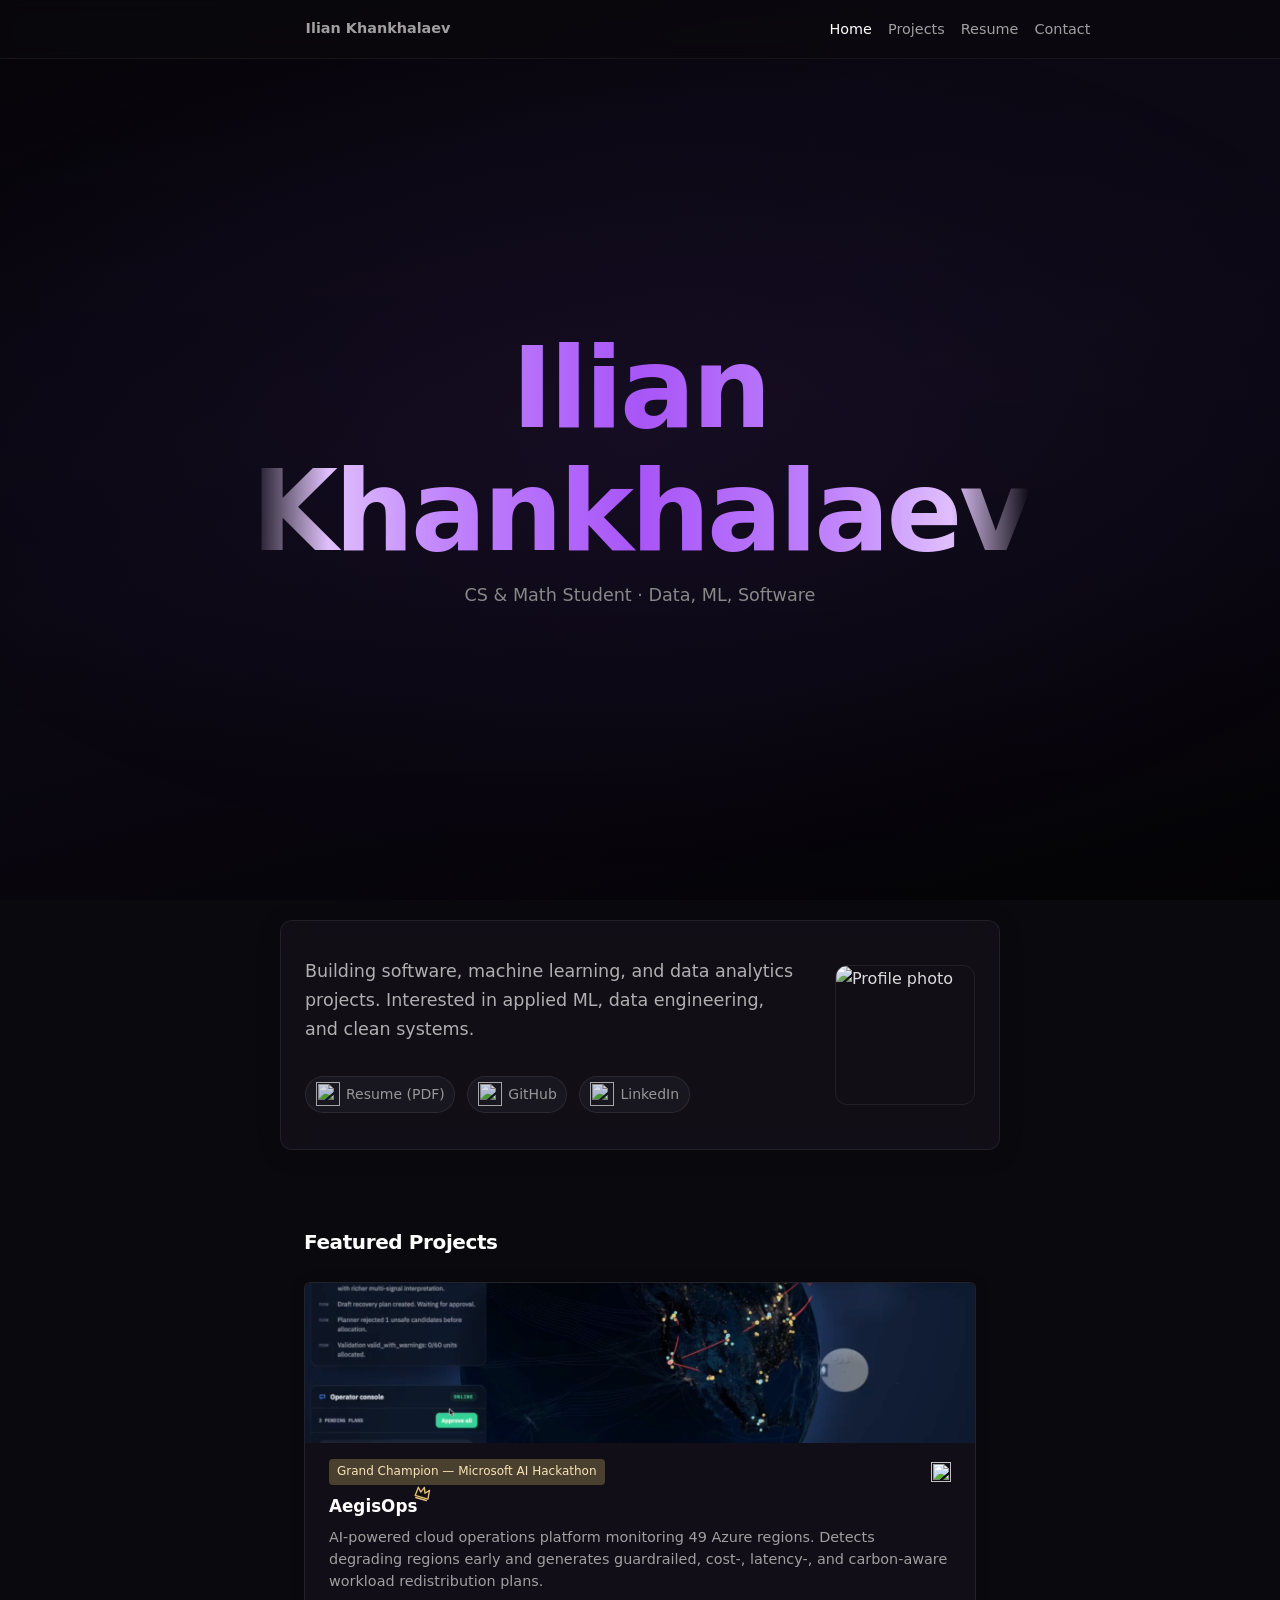
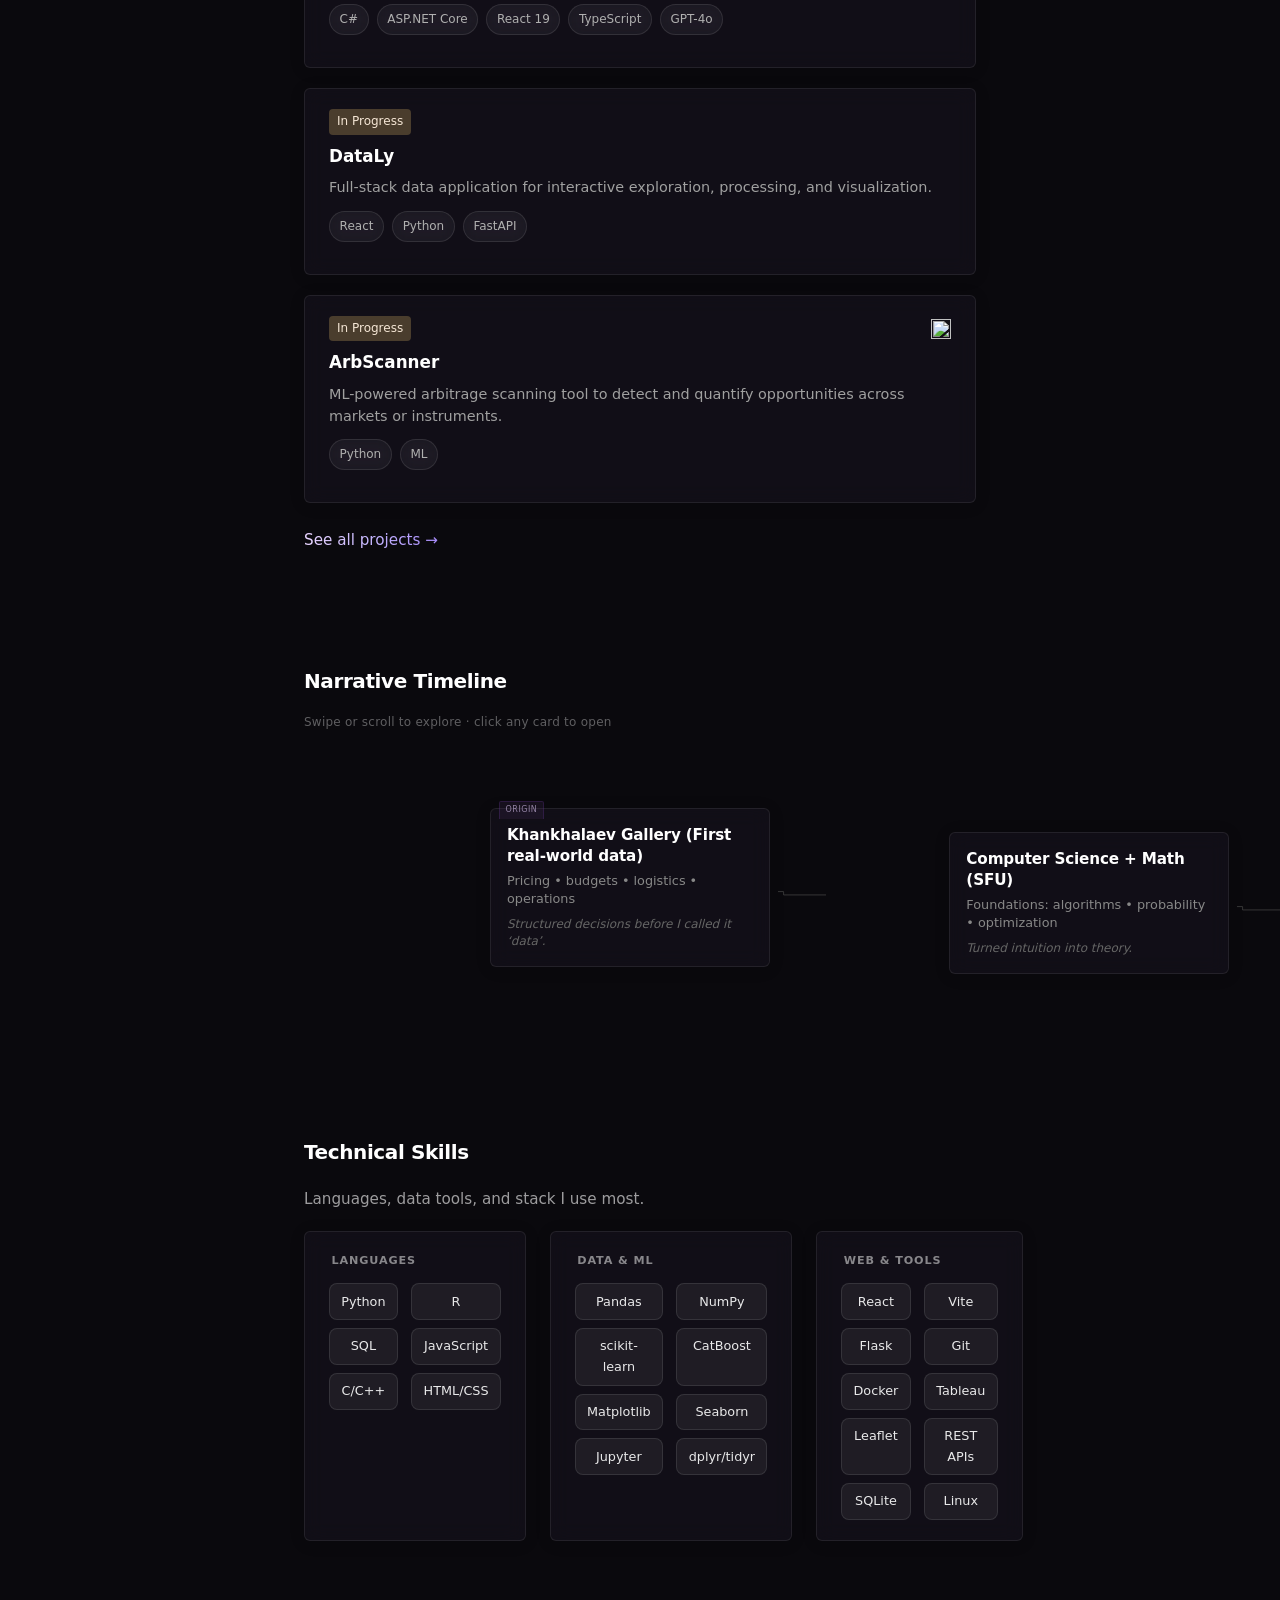
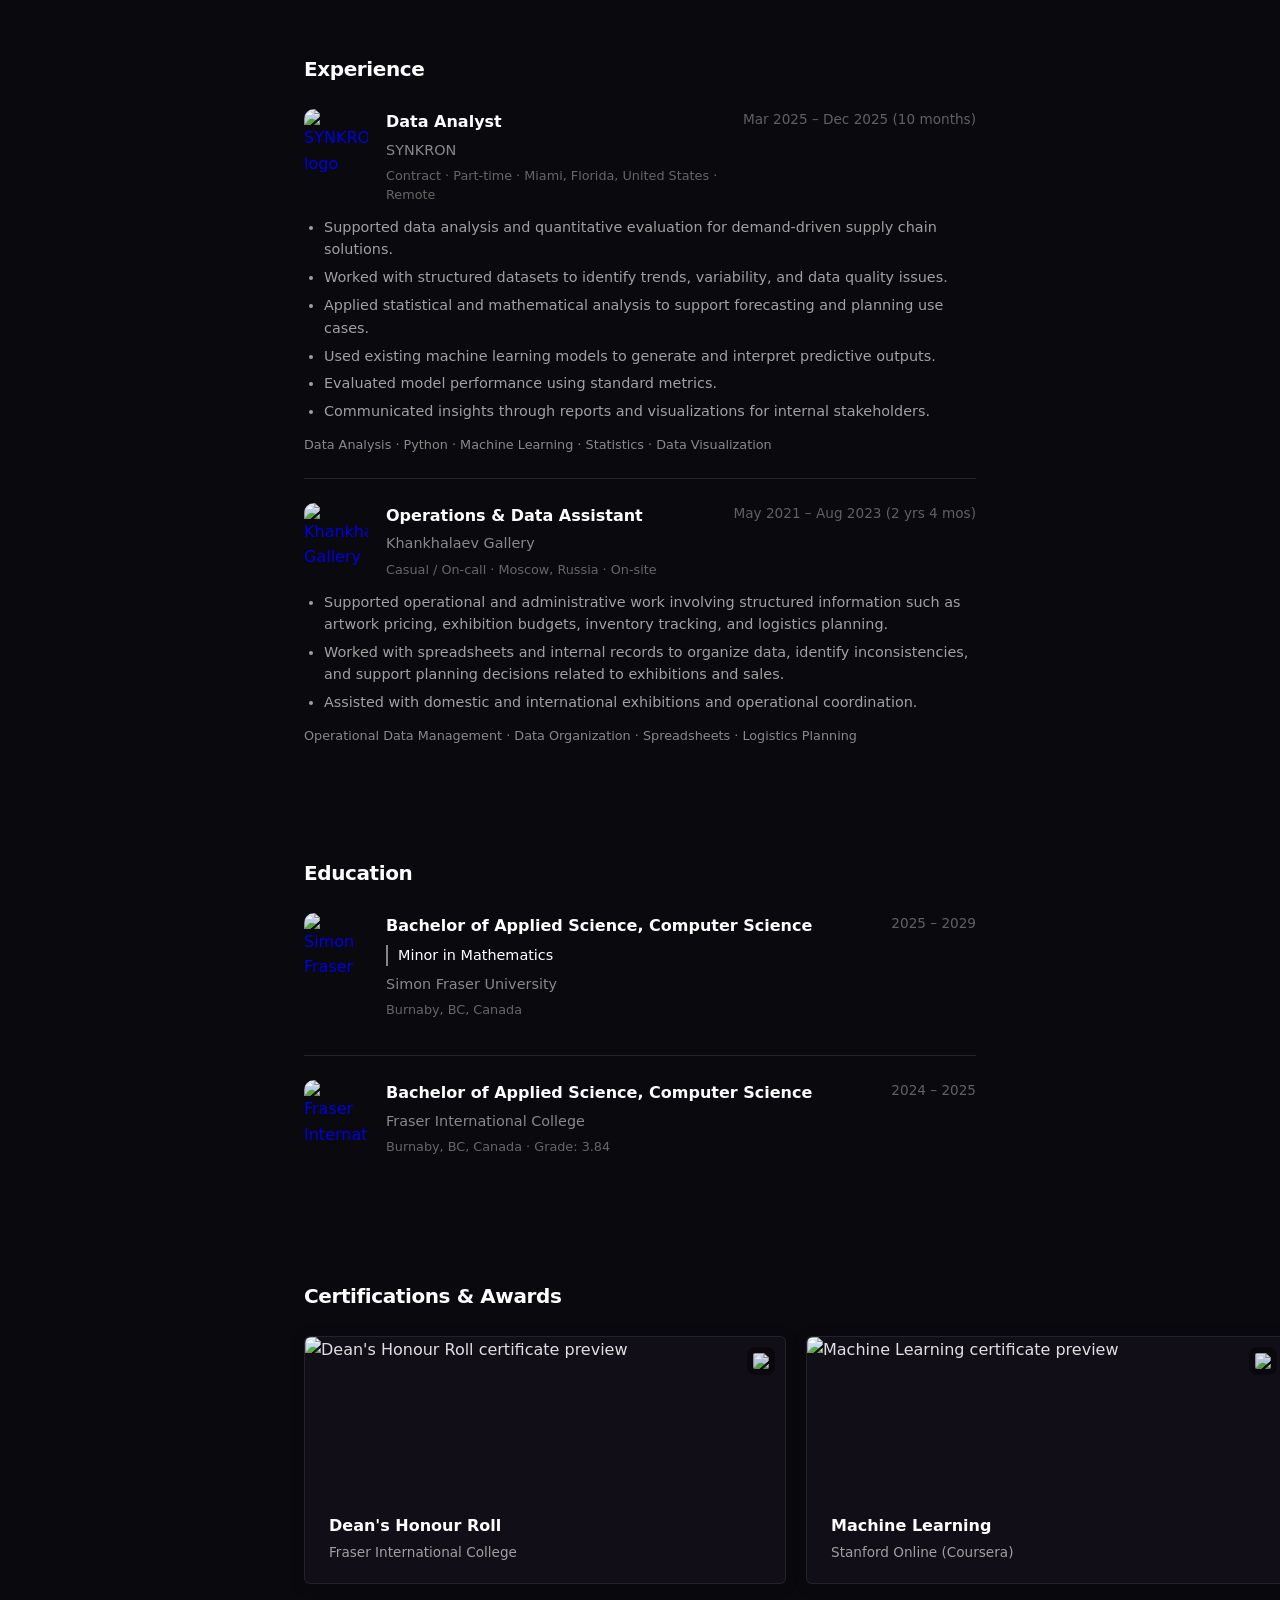
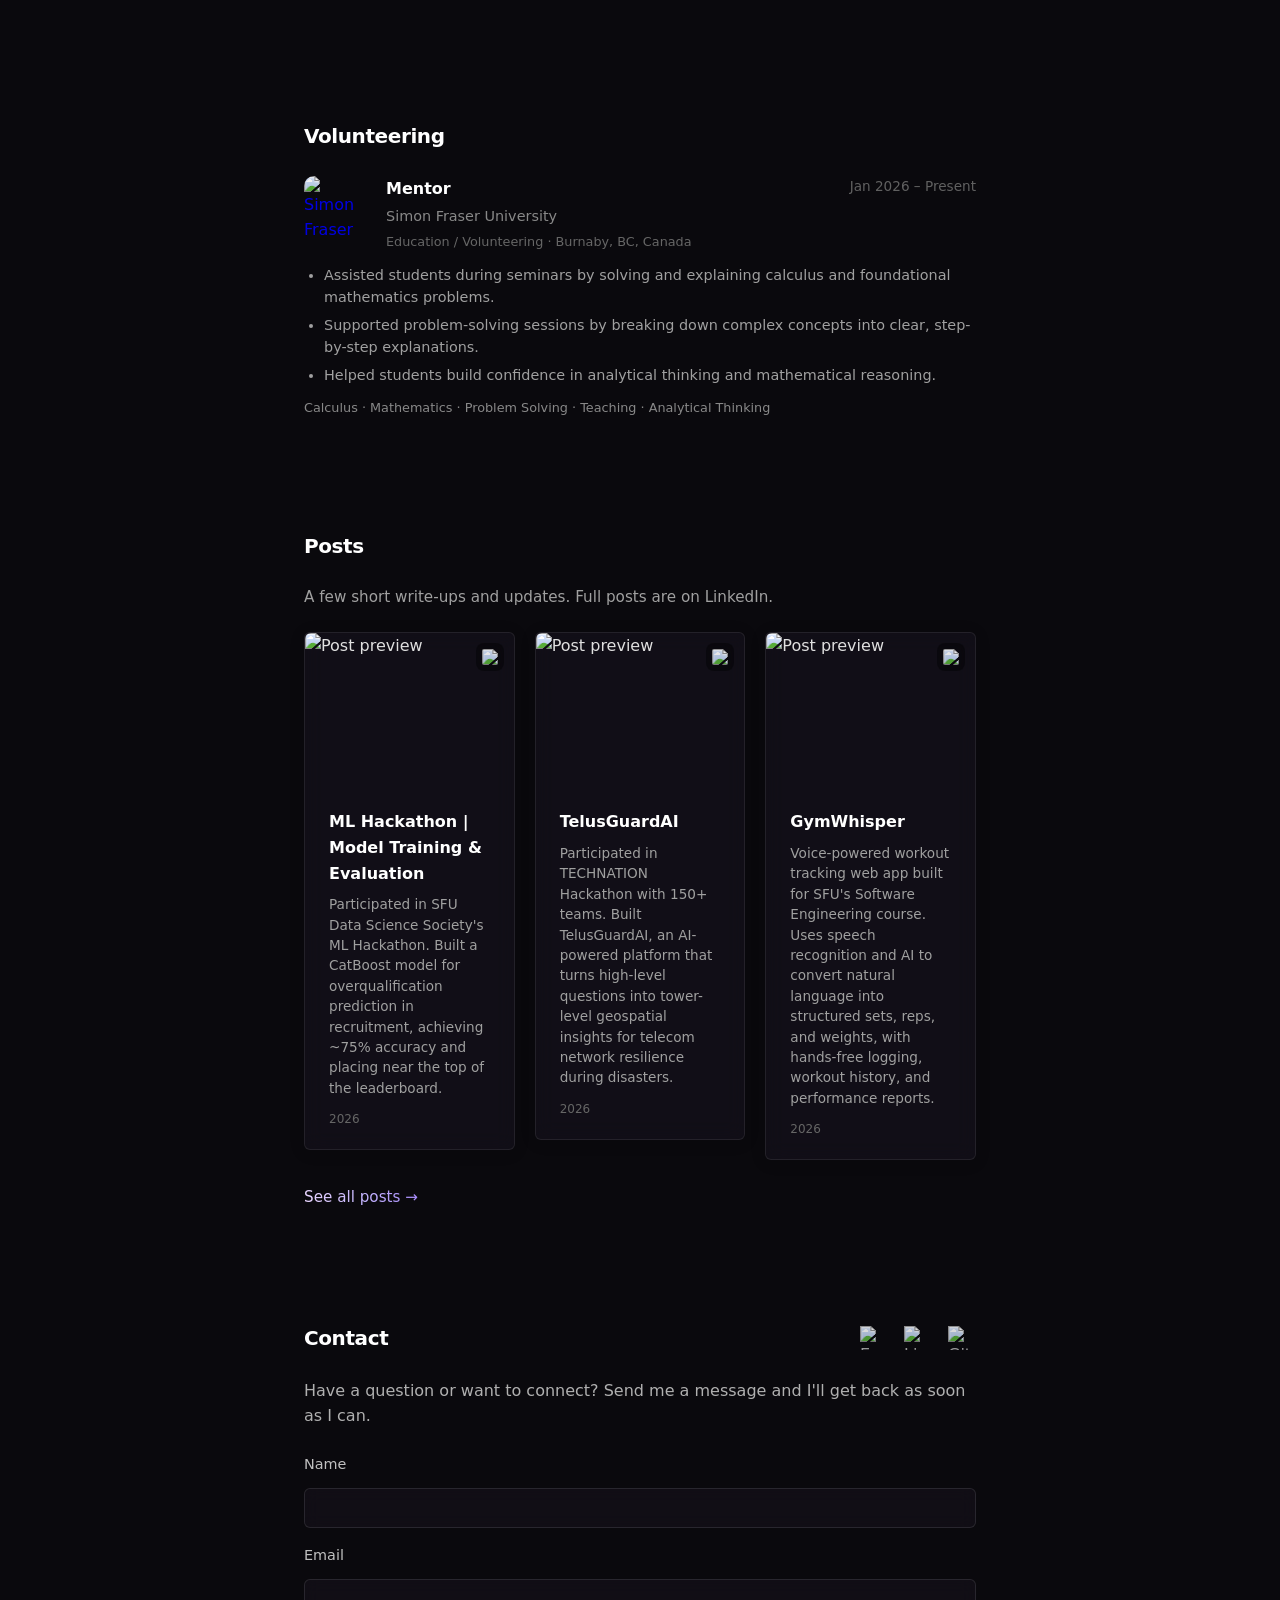
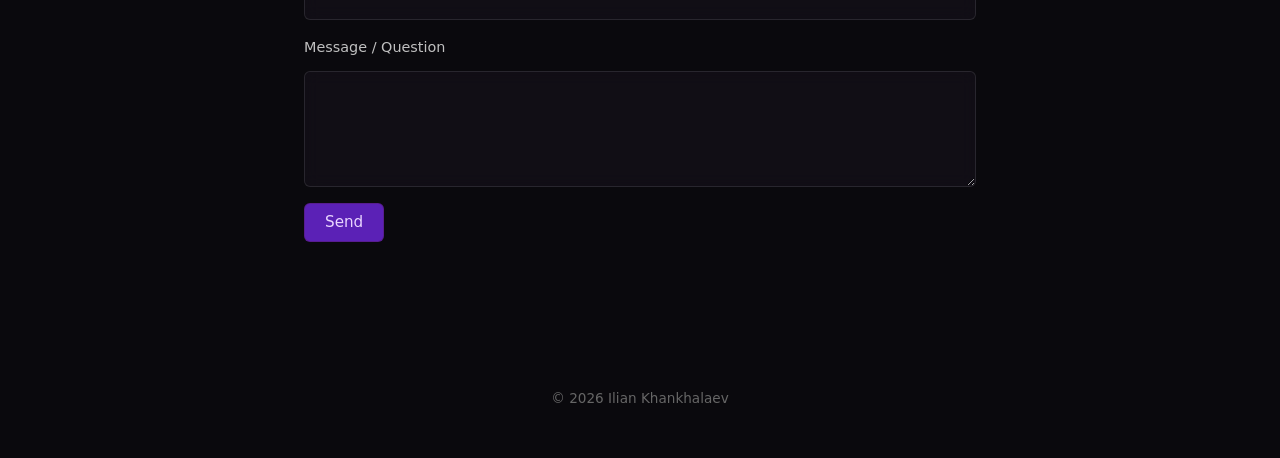
==== src/pages/index.html @ e8b5ee28 "add aegisops project page" ====
<!DOCTYPE html>
<html lang="en">
<head>
  <meta charset="UTF-8">
  <meta name="viewport" content="width=device-width, initial-scale=1.0">
  <title>Ilian Khankhalaev</title>
  <link rel="icon" href="../assets/icons/favicon.ico" type="image/x-icon">
  <link rel="stylesheet" href="../styles/main.css">
</head>
<body class="page-home">
  <div class="page-bg" aria-hidden="true"></div>
  <div class="page-home-section-bg" aria-hidden="true"></div>
  <!-- Sticky Nav -->
  <nav class="nav-sticky">
    <div class="nav-inner">
      <a href="index.html" class="nav-logo">Ilian Khankhalaev</a>
      <ul>
        <li><a href="index.html" class="active">Home</a></li>
        <li><a href="projects.html">Projects</a></li>
        <li><a href="../assets/Ilian-Khankhalaev-Resume.pdf">Resume</a></li>
        <li><a href="#contact">Contact</a></li>
      </ul>
    </div>
  </nav>

  <main>
    <!-- Hero: full viewport, name + subtitle + scroll cue only -->
    <section id="hero" class="hero" aria-label="Welcome">
      <div class="hero-content">
        <h1 class="hero-name">Ilian Khankhalaev</h1>
        <p class="hero-subtitle">CS &amp; Math Student · Data, ML, Software</p>
      </div>
      <button type="button" class="scroll-arrow" aria-label="Scroll to content" title="Scroll to content">
        <span class="scroll-arrow-icon" aria-hidden="true"></span>
      </button>
    </section>

    <!-- Intro: tagline, CTA, photo (below the fold) -->
    <section id="intro" class="section reveal">
      <div class="container intro-inner">
        <div class="intro-content">
          <p class="hero-tagline">Building software, machine learning, and data analytics projects. Interested in applied ML, data engineering, and clean systems.</p>
          <div class="hero-cta contact-header-icons">
            <a href="../assets/Ilian-Khankhalaev-Resume.pdf" class="contact-icon-link" aria-label="Resume (PDF)" title="Resume (PDF)">
              <img src="../assets/icons/resume.png" alt="" width="24" height="24">
              <span class="contact-icon-label">Resume (PDF)</span>
            </a>
            <a href="https://github.com/florykhan" class="contact-icon-link" target="_blank" rel="noopener noreferrer" aria-label="GitHub" title="GitHub">
              <img src="../assets/icons/github.png" alt="" width="24" height="24">
              <span class="contact-icon-label">GitHub</span>
            </a>
            <a href="https://www.linkedin.com/in/ilian-khankhalaev/" class="contact-icon-link" target="_blank" rel="noopener noreferrer" aria-label="LinkedIn" title="LinkedIn">
              <img src="../assets/icons/linkedin.png" alt="" width="24" height="24">
              <span class="contact-icon-label">LinkedIn</span>
            </a>
          </div>
        </div>
        <img class="hero-photo" src="../assets/images/profile/profile.JPG" alt="Profile photo">
      </div>
    </section>

    <!-- Featured Projects -->
    <section id="featured" class="section reveal">
      <div class="container">
        <h2 class="section-title type-on-scroll">Featured Projects</h2>
        <div class="project-cards">
          <a class="project-card" href="./projects/aegisops.html">
            <div class="project-card-image-wrapper">
              <img src="../assets/projects/AegisOps/Dashboard.png" alt="" class="project-card-image" width="800" height="450" loading="lazy">
            </div>
            <div class="project-card-labels-row">
              <div class="project-card-labels">
                <span class="project-card-label project-card-award">Grand Champion — Microsoft AI Hackathon</span>
              </div>
              <img src="../assets/icons/team.png" alt="" class="project-card-logo" width="24" height="24" aria-hidden="true" title="Team Project">
            </div>
            <h3><span class="project-title-crowned">AegisOps<svg class="project-title-crown" viewBox="0 0 24 20" fill="none" stroke="currentColor" stroke-width="1.9" stroke-linecap="round" stroke-linejoin="round" aria-hidden="true"><path d="M3 16.5 L4.1 4.5 L9 10 L12 2.5 L15 10 L19.9 4.5 L21 16.5 Z"/><path d="M4.6 19 H19.4"/></svg></span></h3>
            <p>AI-powered cloud operations platform monitoring 49 Azure regions. Detects degrading regions early and generates guardrailed, cost-, latency-, and carbon-aware workload redistribution plans.</p>
            <div class="tech-tags">
              <span>C#</span>
              <span>ASP.NET Core</span>
              <span>React 19</span>
              <span>TypeScript</span>
              <span>GPT-4o</span>
            </div>
          </a>
          <a class="project-card" href="./projects/dataly.html">
            <div class="project-card-labels-row">
              <div class="project-card-labels">
                <span class="project-card-label project-card-in-progress">In Progress</span>
              </div>
            </div>
            <h3>DataLy</h3>
            <p>Full-stack data application for interactive exploration, processing, and visualization.</p>
            <div class="tech-tags">
              <span>React</span>
              <span>Python</span>
              <span>FastAPI</span>
            </div>
          </a>
          <a class="project-card" href="./projects/arbscanner.html">
            <div class="project-card-labels-row">
              <div class="project-card-labels">
                <span class="project-card-label project-card-in-progress">In Progress</span>
              </div>
              <img src="../assets/icons/team.png" alt="" class="project-card-logo" width="24" height="24" aria-hidden="true" title="Team Project">
            </div>
            <h3>ArbScanner</h3>
            <p>ML-powered arbitrage scanning tool to detect and quantify opportunities across markets or instruments.</p>
            <div class="tech-tags">
              <span>Python</span>
              <span>ML</span>
            </div>
          </a>
        </div>
        <p class="see-all">
          <a href="projects.html">See all projects →</a>
        </p>
      </div>
    </section>

    <!-- Narrative Timeline / My Path -->
    <section id="timeline" class="section timeline-section reveal">
      <div class="container">
        <h2 class="section-title type-on-scroll">Narrative Timeline</h2>
        <p class="timeline-hint" aria-hidden="true">Swipe or scroll to explore · click any card to open</p>
      </div>
      <div class="timeline-marquee-wrap">
      <div class="timeline-marquee" aria-label="Narrative timeline">
        <div class="timeline-track">
          <div class="timeline timeline-set" data-marquee-set="1">
            <div class="timeline-item">
              <a class="timeline-node" href="./narrative/gallery.html">
                <h3 class="timeline-node-title">Khankhalaev Gallery (First real-world data)</h3>
                <p class="timeline-node-subtitle">Pricing • budgets • logistics • operations</p>
                <p class="timeline-node-note">Structured decisions before I called it &lsquo;data&rsquo;.</p>
              </a>
              <div class="timeline-connector" aria-hidden="true">
                <svg class="timeline-connector-line" viewBox="0 0 86 20" fill="none" stroke="currentColor" stroke-width="1.5" stroke-linecap="round" stroke-linejoin="round">
                  <path d="M 0 10 L 10 10 L 10 16 L 86 16" />
                </svg>
              </div>
            </div>
            <div class="timeline-item">
              <a class="timeline-node" href="./narrative/sfu.html">
                <h3 class="timeline-node-title">Computer Science + Math (SFU)</h3>
                <p class="timeline-node-subtitle">Foundations: algorithms • probability • optimization</p>
                <p class="timeline-node-note">Turned intuition into theory.</p>
              </a>
              <div class="timeline-connector" aria-hidden="true">
                <svg class="timeline-connector-line" viewBox="0 0 86 20" fill="none" stroke="currentColor" stroke-width="1.5" stroke-linecap="round" stroke-linejoin="round">
                  <path d="M 0 10 L 10 10 L 10 16 L 86 16" />
                </svg>
              </div>
            </div>
            <div class="timeline-item">
              <a class="timeline-node" href="./narrative/synkron.html">
                <h3 class="timeline-node-title">Synkron (Operational AI Partner)</h3>
                <p class="timeline-node-subtitle">Analytics • automation • cross-functional delivery</p>
                <p class="timeline-node-note">Moved ML insights into daily decisions.</p>
              </a>
              <div class="timeline-connector" aria-hidden="true">
                <svg class="timeline-connector-line" viewBox="0 0 86 20" fill="none" stroke="currentColor" stroke-width="1.5" stroke-linecap="round" stroke-linejoin="round">
                  <path d="M 0 10 L 10 10 L 10 16 L 86 16" />
                </svg>
              </div>
            </div>
            <div class="timeline-item">
              <a class="timeline-node" href="./narrative/projects.html">
                <h3 class="timeline-node-title">Projects (ML + Software)</h3>
                <p class="timeline-node-subtitle">Pipelines • evaluation • product thinking</p>
                <p class="timeline-node-note">Built artifacts informed by real-world constraints.</p>
              </a>
              <div class="timeline-connector" aria-hidden="true">
                <svg class="timeline-connector-line" viewBox="0 0 86 20" fill="none" stroke="currentColor" stroke-width="1.5" stroke-linecap="round" stroke-linejoin="round">
                  <path d="M 0 10 L 10 10 L 10 16 L 86 16" />
                </svg>
              </div>
            </div>
            <div class="timeline-item">
              <a class="timeline-node" href="./narrative/next.html">
                <h3 class="timeline-node-title">Next: ML / Data / Software Roles</h3>
                <p class="timeline-node-subtitle">Internships / Co-op opportunities</p>
                <p class="timeline-node-note">Looking for impact-driven teams.</p>
              </a>
            </div>
          </div>
          <div class="timeline timeline-set timeline-set-duplicate" aria-hidden="true" data-marquee-set="2">
            <div class="timeline-item">
              <a class="timeline-node" href="./narrative/gallery.html" tabindex="-1">
                <h3 class="timeline-node-title">Khankhalaev Gallery (First real-world data)</h3>
                <p class="timeline-node-subtitle">Pricing • budgets • logistics • operations</p>
                <p class="timeline-node-note">Structured decisions before I called it &lsquo;data&rsquo;.</p>
              </a>
              <div class="timeline-connector" aria-hidden="true">
                <svg class="timeline-connector-line" viewBox="0 0 86 20" fill="none" stroke="currentColor" stroke-width="1.5" stroke-linecap="round" stroke-linejoin="round">
                  <path d="M 0 10 L 10 10 L 10 16 L 86 16" />
                </svg>
              </div>
            </div>
            <div class="timeline-item">
              <a class="timeline-node" href="./narrative/sfu.html" tabindex="-1">
                <h3 class="timeline-node-title">Computer Science + Math (SFU)</h3>
                <p class="timeline-node-subtitle">Foundations: algorithms • probability • optimization</p>
                <p class="timeline-node-note">Turned intuition into theory.</p>
              </a>
              <div class="timeline-connector" aria-hidden="true">
                <svg class="timeline-connector-line" viewBox="0 0 86 20" fill="none" stroke="currentColor" stroke-width="1.5" stroke-linecap="round" stroke-linejoin="round">
                  <path d="M 0 10 L 10 10 L 10 16 L 86 16" />
                </svg>
              </div>
            </div>
            <div class="timeline-item">
              <a class="timeline-node" href="./narrative/synkron.html" tabindex="-1">
                <h3 class="timeline-node-title">Synkron (Operational AI Partner)</h3>
                <p class="timeline-node-subtitle">Analytics • automation • cross-functional delivery</p>
                <p class="timeline-node-note">Moved ML insights into daily decisions.</p>
              </a>
              <div class="timeline-connector" aria-hidden="true">
                <svg class="timeline-connector-line" viewBox="0 0 86 20" fill="none" stroke="currentColor" stroke-width="1.5" stroke-linecap="round" stroke-linejoin="round">
                  <path d="M 0 10 L 10 10 L 10 16 L 86 16" />
                </svg>
              </div>
            </div>
            <div class="timeline-item">
              <a class="timeline-node" href="./narrative/projects.html" tabindex="-1">
                <h3 class="timeline-node-title">Projects (ML + Software)</h3>
                <p class="timeline-node-subtitle">Pipelines • evaluation • product thinking</p>
                <p class="timeline-node-note">Built artifacts informed by real-world constraints.</p>
              </a>
              <div class="timeline-connector" aria-hidden="true">
                <svg class="timeline-connector-line" viewBox="0 0 86 20" fill="none" stroke="currentColor" stroke-width="1.5" stroke-linecap="round" stroke-linejoin="round">
                  <path d="M 0 10 L 10 10 L 10 16 L 86 16" />
                </svg>
              </div>
            </div>
            <div class="timeline-item">
              <a class="timeline-node" href="./narrative/next.html" tabindex="-1">
                <h3 class="timeline-node-title">Next: ML / Data / Software Roles</h3>
                <p class="timeline-node-subtitle">Internships / Co-op opportunities</p>
                <p class="timeline-node-note">Looking for impact-driven teams.</p>
              </a>
            </div>
          </div>
        </div>
      </div>
      </div>
    </section>

    <!-- Technical Skills -->
    <section id="skills" class="section reveal">
      <div class="container">
        <h2 class="section-title type-on-scroll">Technical Skills</h2>
        <p class="skills-intro">Languages, data tools, and stack I use most.</p>
        <div class="skills-grid">
          <div class="skill-group">
            <h4>Languages</h4>
            <div class="chips">
              <span>Python</span>
              <span>R</span>
              <span>SQL</span>
              <span>JavaScript</span>
              <span>C/C++</span>
              <span>HTML/CSS</span>
            </div>
          </div>
          <div class="skill-group">
            <h4>Data &amp; ML</h4>
            <div class="chips">
              <span>Pandas</span>
              <span>NumPy</span>
              <span>scikit-learn</span>
              <span>CatBoost</span>
              <span>Matplotlib</span>
              <span>Seaborn</span>
              <span>Jupyter</span>
              <span>dplyr/tidyr</span>
            </div>
          </div>
          <div class="skill-group">
            <h4>Web &amp; Tools</h4>
            <div class="chips">
              <span>React</span>
              <span>Vite</span>
              <span>Flask</span>
              <span>Git</span>
              <span>Docker</span>
              <span>Tableau</span>
              <span>Leaflet</span>
              <span>REST APIs</span>
              <span>SQLite</span>
              <span>Linux</span>
            </div>
          </div>
        </div>
      </div>
    </section>

    <!-- Experience / Leadership -->
    <section id="experience" class="section reveal">
      <div class="container">
        <h2 class="section-title type-on-scroll">Experience</h2>
        <div class="experience-list">
          <article class="experience-item exp-entry">
            <div class="exp-header">
              <div class="exp-left">
                <a class="exp-logo-link" href="https://synkron.tech" target="_blank" rel="noopener noreferrer" aria-label="Visit SYNKRON website">
                  <img class="exp-logo" src="../assets/icons/companies/synkron.png" alt="SYNKRON logo" width="64" height="64" title="SYNKRON">
                </a>
                <div class="exp-titleblock">
                  <div class="exp-role-row">
                    <h3 class="exp-role">Data Analyst</h3>
                  </div>
                  <a class="exp-company" href="https://synkron.tech" target="_blank" rel="noopener noreferrer">SYNKRON</a>
                  <p class="exp-meta">Contract · Part-time · Miami, Florida, United States · Remote</p>
                </div>
              </div>
              <div class="exp-dates">Mar 2025 – Dec 2025 (10 months)</div>
            </div>
            <ul class="exp-desc">
              <li>Supported data analysis and quantitative evaluation for demand-driven supply chain solutions.</li>
              <li>Worked with structured datasets to identify trends, variability, and data quality issues.</li>
              <li>Applied statistical and mathematical analysis to support forecasting and planning use cases.</li>
              <li>Used existing machine learning models to generate and interpret predictive outputs.</li>
              <li>Evaluated model performance using standard metrics.</li>
              <li>Communicated insights through reports and visualizations for internal stakeholders.</li>
            </ul>
            <p class="exp-skills">Data Analysis · Python · Machine Learning · Statistics · Data Visualization</p>
          </article>
          <article class="experience-item exp-entry">
            <div class="exp-header">
              <div class="exp-left">
                <a class="exp-logo-link" href="https://khankhalaev.org/en/" target="_blank" rel="noopener noreferrer" aria-label="Visit Khankhalaev Gallery website">
                  <img class="exp-logo" src="../assets/icons/companies/khankhalaev-gallery.png" alt="Khankhalaev Gallery logo" width="64" height="64" title="Khankhalaev Gallery">
                </a>
                <div class="exp-titleblock">
                  <div class="exp-role-row">
                    <h3 class="exp-role">Operations &amp; Data Assistant</h3>
                  </div>
                  <a class="exp-company" href="https://khankhalaev.org/en/" target="_blank" rel="noopener noreferrer">Khankhalaev Gallery</a>
                  <p class="exp-meta">Casual / On-call · Moscow, Russia · On-site</p>
                </div>
              </div>
              <div class="exp-dates">May 2021 – Aug 2023 (2 yrs 4 mos)</div>
            </div>
            <ul class="exp-desc">
              <li>Supported operational and administrative work involving structured information such as artwork pricing, exhibition budgets, inventory tracking, and logistics planning.</li>
              <li>Worked with spreadsheets and internal records to organize data, identify inconsistencies, and support planning decisions related to exhibitions and sales.</li>
              <li>Assisted with domestic and international exhibitions and operational coordination.</li>
            </ul>
            <p class="exp-skills">Operational Data Management · Data Organization · Spreadsheets · Logistics Planning</p>
          </article>
        </div>
      </div>
    </section>

    <!-- Education -->
    <section id="education" class="section reveal">
      <div class="container">
        <h2 class="section-title type-on-scroll">Education</h2>
        <div class="experience-list">
          <article class="experience-item exp-entry">
            <div class="exp-header">
              <div class="exp-left">
                <a class="exp-logo-link" href="https://www.sfu.ca" target="_blank" rel="noopener noreferrer" aria-label="Visit Simon Fraser University website">
                  <img class="exp-logo" src="../assets/icons/companies/sfu.png" alt="Simon Fraser University logo" width="64" height="64" title="Simon Fraser University">
                </a>
                <div class="exp-titleblock">
                  <div class="exp-role-row">
                    <h3 class="exp-role">Bachelor of Applied Science, Computer Science</h3>
                  </div>
                  <p class="exp-minor">Minor in Mathematics</p>
                  <a class="exp-company" href="https://www.sfu.ca" target="_blank" rel="noopener noreferrer">Simon Fraser University</a>
                  <p class="exp-meta">Burnaby, BC, Canada</p>
                </div>
              </div>
              <div class="exp-dates">2025 – 2029</div>
            </div>
          </article>
          <article class="experience-item exp-entry">
            <div class="exp-header">
              <div class="exp-left">
                <a class="exp-logo-link" href="https://www.fraseric.ca" target="_blank" rel="noopener noreferrer" aria-label="Visit Fraser International College website">
                  <img class="exp-logo" src="../assets/icons/companies/fic.png" alt="Fraser International College logo" width="64" height="64" title="Fraser International College">
                </a>
                <div class="exp-titleblock">
                  <div class="exp-role-row">
                    <h3 class="exp-role">Bachelor of Applied Science, Computer Science</h3>
                  </div>
                  <a class="exp-company" href="https://www.fraseric.ca" target="_blank" rel="noopener noreferrer">Fraser International College</a>
                  <p class="exp-meta">Burnaby, BC, Canada · Grade: 3.84</p>
                </div>
              </div>
              <div class="exp-dates">2024 – 2025</div>
            </div>
          </article>
        </div>
      </div>
    </section>

    <!-- Certifications & Awards -->
    <section id="certifications" class="section reveal">
      <div class="container">
        <h2 class="section-title type-on-scroll">Certifications &amp; Awards</h2>
        <div class="cert-cards">
          <a href="../assets/certificates/Dean's Honour Roll.pdf#view=FitH" target="_blank" rel="noopener noreferrer" class="cert-card-link" aria-label="View Dean's Honour Roll certificate (opens in new window)">
            <div class="post-card cert-card">
              <div class="cert-card-image-wrapper">
                <img src="../assets/certificates/Dean's Honour Roll.png" alt="Dean's Honour Roll certificate preview" class="cert-card-image" width="1200" height="400" loading="lazy">
                <img src="../assets/icons/external-link.png" class="external-link-icon" alt="View" title="View certificate">
              </div>
              <h3 class="post-card-title">Dean's Honour Roll</h3>
              <p class="post-card-description">Fraser International College</p>
            </div>
          </a>
          <a href="../assets/certificates/Supervised Machine Learning (Coursera).pdf#view=FitH" target="_blank" rel="noopener noreferrer" class="cert-card-link" aria-label="View Machine Learning certificate (opens in new window)">
            <div class="post-card cert-card">
              <div class="cert-card-image-wrapper">
                <img src="../assets/certificates/Supervised Machine Learning (Coursera).png" alt="Machine Learning certificate preview" class="cert-card-image" width="1200" height="400" loading="lazy">
                <img src="../assets/icons/external-link.png" class="external-link-icon" alt="View" title="View certificate">
              </div>
              <h3 class="post-card-title">Machine Learning</h3>
              <p class="post-card-description">Stanford Online (Coursera)</p>
            </div>
          </a>
          <a href="../assets/certificates/Pandas Certificate (Kaggle).pdf#view=FitH" target="_blank" rel="noopener noreferrer" class="cert-card-link" aria-label="View Pandas certificate (opens in new window)">
            <div class="post-card cert-card">
              <div class="cert-card-image-wrapper">
                <img src="../assets/certificates/Pandas Certificate (Kaggle).png" alt="Pandas certificate preview" class="cert-card-image" width="1200" height="400" loading="lazy">
                <img src="../assets/icons/external-link.png" class="external-link-icon" alt="View" title="View certificate">
              </div>
              <h3 class="post-card-title">Pandas</h3>
              <p class="post-card-description">Kaggle Learn</p>
            </div>
          </a>
        </div>
      </div>
    </section>

    <!-- Volunteering -->
    <section id="volunteering" class="section reveal">
      <div class="container">
        <h2 class="section-title type-on-scroll">Volunteering</h2>
        <div class="experience-list">
          <article class="experience-item exp-entry">
            <div class="exp-header">
              <div class="exp-left">
                <a class="exp-logo-link" href="https://www.sfu.ca" target="_blank" rel="noopener noreferrer" aria-label="Visit Simon Fraser University website">
                  <img class="exp-logo" src="../assets/icons/companies/sfu.png" alt="Simon Fraser University logo" width="64" height="64" title="Simon Fraser University">
                </a>
                <div class="exp-titleblock">
                  <div class="exp-role-row">
                    <h3 class="exp-role">Mentor</h3>
                  </div>
                  <a class="exp-company" href="https://www.sfu.ca" target="_blank" rel="noopener noreferrer">Simon Fraser University</a>
                  <p class="exp-meta">Education / Volunteering · Burnaby, BC, Canada</p>
                </div>
              </div>
              <div class="exp-dates">Jan 2026 – Present</div>
            </div>
            <ul class="exp-desc">
              <li>Assisted students during seminars by solving and explaining calculus and foundational mathematics problems.</li>
              <li>Supported problem-solving sessions by breaking down complex concepts into clear, step-by-step explanations.</li>
              <li>Helped students build confidence in analytical thinking and mathematical reasoning.</li>
            </ul>
            <p class="exp-skills">Calculus · Mathematics · Problem Solving · Teaching · Analytical Thinking</p>
          </article>
        </div>
      </div>
    </section>

    <!-- Posts -->
    <section id="posts" class="section reveal">
      <div class="container">
        <h2 class="section-title type-on-scroll">Posts</h2>
        <p class="posts-intro">A few short write-ups and updates. Full posts are on LinkedIn.</p>
        <div class="post-cards">
          <a href="https://www.linkedin.com/posts/ilian-khankhalaev_machinelearning-datascience-dataanalytics-activity-7423868456539770880-W2aP?utm_source=share&utm_medium=member_desktop&rcm=ACoAAFVTgqsB6aipjJ3cymM1lsfsbH16A7VZrN0" target="_blank" rel="noopener noreferrer" class="post-card-link">
            <div class="post-card">
              <div class="post-image-wrapper">
                <img src="../assets/posts/ML Hackathon.png" alt="Post preview" class="post-card-image" />
                <img src="../assets/icons/external-link.png" class="external-link-icon" alt="External link" title="Opens on LinkedIn" />
              </div>
              <h3 class="post-card-title">ML Hackathon | Model Training &amp; Evaluation</h3>
              <p class="post-card-description">Participated in SFU Data Science Society's ML Hackathon. Built a CatBoost model for overqualification prediction in recruitment, achieving ~75% accuracy and placing near the top of the leaderboard.</p>
              <span class="post-card-year">2026</span>
            </div>
          </a>
          <a href="https://www.linkedin.com/posts/ilian-khankhalaev_artificialintelligence-dataanalytics-softwareengineering-activity-7421737152377589761-Wdly?utm_source=share&utm_medium=member_desktop&rcm=ACoAAFVTgqsB6aipjJ3cymM1lsfsbH16A7VZrN0" target="_blank" rel="noopener noreferrer" class="post-card-link">
            <div class="post-card">
              <div class="post-image-wrapper">
                <img src="../assets/posts/TelusGuard.png" alt="Post preview" class="post-card-image" />
                <img src="../assets/icons/external-link.png" class="external-link-icon" alt="External link" title="Opens on LinkedIn" />
              </div>
              <h3 class="post-card-title">TelusGuardAI</h3>
              <p class="post-card-description">Participated in TECHNATION Hackathon with 150+ teams. Built TelusGuardAI, an AI-powered platform that turns high-level questions into tower-level geospatial insights for telecom network resilience during disasters.</p>
              <span class="post-card-year">2026</span>
            </div>
          </a>
          <a href="https://www.linkedin.com/posts/ilian-khankhalaev_softwareengineering-webdevelopment-react-activity-7421732363312918528-t1qd?utm_source=share&utm_medium=member_desktop&rcm=ACoAAFVTgqsB6aipjJ3cymM1lsfsbH16A7VZrN0" target="_blank" rel="noopener noreferrer" class="post-card-link">
            <div class="post-card">
              <div class="post-image-wrapper">
                <img src="../assets/posts/Gym Whisper.png" alt="Post preview" class="post-card-image" />
                <img src="../assets/icons/external-link.png" class="external-link-icon" alt="External link" title="Opens on LinkedIn" />
              </div>
              <h3 class="post-card-title">GymWhisper</h3>
              <p class="post-card-description">Voice-powered workout tracking web app built for SFU's Software Engineering course. Uses speech recognition and AI to convert natural language into structured sets, reps, and weights, with hands-free logging, workout history, and performance reports.</p>
              <span class="post-card-year">2026</span>
            </div>
          </a>
        </div>
        <p class="see-all">
          <a href="https://www.linkedin.com/in/ilian-khankhalaev/recent-activity/all/" target="_blank" rel="noopener noreferrer">See all posts →</a>
        </p>
      </div>
    </section>

    <!-- Contact -->
    <section id="contact" class="section reveal">
      <div class="container">
        <div class="contact-header-row">
          <h2 class="section-title type-on-scroll">Contact</h2>
          <div class="contact-header-icons" aria-label="Contact links">
            <a href="mailto:florykhan@gmail.com" class="contact-icon-link contact-icon-link--icon-only" aria-label="Email" title="Email">
              <img src="../assets/icons/email.png" alt="Email" width="24" height="24">
            </a>
            <a href="https://www.linkedin.com/in/ilian-khankhalaev/" class="contact-icon-link contact-icon-link--icon-only" target="_blank" rel="noopener noreferrer" aria-label="LinkedIn" title="LinkedIn">
              <img src="../assets/icons/linkedin.png" alt="LinkedIn" width="24" height="24">
            </a>
            <a href="https://github.com/florykhan" class="contact-icon-link contact-icon-link--icon-only" target="_blank" rel="noopener noreferrer" aria-label="GitHub" title="GitHub">
              <img src="../assets/icons/github.png" alt="GitHub" width="24" height="24">
            </a>
          </div>
        </div>
        <p class="contact-intro">Have a question or want to connect? Send me a message and I'll get back as soon as I can.</p>
        <form class="contact-form" id="contact-form" action="https://formspree.io/f/mykdyyny" method="POST">
          <label for="contact-name">Name</label>
          <input id="contact-name" type="text" name="name" autocomplete="name" required>
          <label for="contact-email">Email</label>
          <input id="contact-email" type="email" name="email" autocomplete="email" required>
          <label for="contact-message">Message / Question</label>
          <textarea id="contact-message" name="message" rows="5" required></textarea>
          <button type="submit" class="contact-submit">Send</button>
          <p id="contact-form-status" class="contact-form-status" aria-live="polite"></p>
        </form>
      </div>
    </section>

    <!-- Footer -->
    <footer class="footer">
      <div class="container">
        <p>© 2026 Ilian Khankhalaev</p>
      </div>
    </footer>
  </main>
  <script src="../scripts/resume-preview.js"></script>
  <script src="../scripts/timeline-marquee-extend.js"></script>
  <script src="../scripts/type-on-scroll.js"></script>
  <script src="../scripts/scroll-arrow.js"></script>
  <script>
    (function () {
      if (!document.body.classList.contains('page-home')) return;
      var hero = document.getElementById('hero');
      if (!hero) return;
      function update() {
        document.body.classList.toggle('past-hero', window.scrollY >= hero.offsetHeight);
      }
      window.addEventListener('scroll', update, { passive: true });
      update();
    })();
  </script>
  <script>
    (function () {
      var prefersReducedMotion = window.matchMedia('(prefers-reduced-motion: reduce)').matches;
      var sections = document.querySelectorAll('.reveal');
      if (prefersReducedMotion || !sections.length) {
        sections.forEach(function (el) { el.classList.add('reveal-visible'); });
        return;
      }
      var observer = new IntersectionObserver(
        function (entries) {
          entries.forEach(function (entry) {
            if (entry.isIntersecting) {
              entry.target.classList.add('reveal-visible');
            }
          });
        },
        { rootMargin: '0px 0px -60px 0px', threshold: 0.1, once: true }
      );
      sections.forEach(function (el) { observer.observe(el); });
    })();
  </script>
  <script>
    (function () {
      var form = document.getElementById('contact-form');
      var status = document.getElementById('contact-form-status');
      if (!form || !status) return;
      form.addEventListener('submit', function (e) {
        e.preventDefault();
        status.textContent = '';
        var url = form.getAttribute('action');
        var body = JSON.stringify({
          name: form.querySelector('[name="name"]').value,
          email: form.querySelector('[name="email"]').value,
          message: form.querySelector('[name="message"]').value
        });
        fetch(url, {
          method: 'POST',
          body: body,
          headers: { 'Content-Type': 'application/json' }
        })
          .then(function (res) {
            if (res.ok) {
              status.textContent = 'Message sent ✔';
              form.reset();
            } else {
              status.innerHTML = 'Something went wrong, please <a href="mailto:your@email.com">email me directly</a>.';
            }
          })
          .catch(function () {
            status.innerHTML = 'Something went wrong, please <a href="mailto:your@email.com">email me directly</a>.';
          });
      });
    })();
  </script>
</body>
</html>
---- src/styles/main.css ----
@import url('https://fonts.googleapis.com/css2?family=Source+Serif+4:opsz,wght@8..60,400;8..60,500;8..60,600&display=swap');

/* ========================================
   Base & Reset
   ======================================== */

* {
  box-sizing: border-box;
}

.sr-only {
  position: absolute;
  width: 1px;
  height: 1px;
  padding: 0;
  margin: -1px;
  overflow: hidden;
  clip: rect(0, 0, 0, 0);
  white-space: nowrap;
  border: 0;
}

html {
  background-color: #0a090d;
  scroll-behavior: smooth;
}

@media (prefers-reduced-motion: reduce) {
  html {
    scroll-behavior: auto;
  }
}

body {
  font-family: system-ui, -apple-system, BlinkMacSystemFont, "Segoe UI", Roboto, "Helvetica Neue", Arial, sans-serif;
  line-height: 1.6;
  margin: 0;
  padding: 0;
  color: #e0e0e0;
  background-color: #0f0f0f;
  
  /* Default accent colors (homepage) */
  --accent-primary: #a855f7;
  --accent-secondary: #c084fc;
  --accent-light: #f5e6ff;
  --accent-link: #7ab8e8;
  --accent-link-hover: #a0d4f8;
}

/* Projects page: teal/cool blue accent color theme */
body.page-projects {
  --accent-primary: #14b8a6;
  --accent-secondary: #5eead4;
  --accent-light: #ccfbf1;
  --accent-link: #22d3ee;
  --accent-link-hover: #67e8f9;
}

/* Projects listing page: background from .page-bg (color #080c0c) */
body.page-projects-listing {
  background-color: transparent;
}

body.page-projects-listing main {
  position: relative;
  z-index: 1;
}

/* Project detail pages: background from .page-bg (color #080a0f) */
body.page-projects:not(.page-projects-listing) {
  background-color: transparent;
}

body.page-projects:not(.page-projects-listing) main {
  position: relative;
  z-index: 1;
}

/* Shared fixed background on all pages (separate layer to avoid scroll shake) */
.page-bg {
  position: fixed;
  top: 0;
  left: 0;
  right: 0;
  bottom: 0;
  z-index: -1;
  pointer-events: none;
  background-color: #060508;
  background-image:
    linear-gradient(to bottom, rgba(0, 0, 0, 0.08) 0%, rgba(0, 0, 0, 0.22) 35%, rgba(0, 0, 0, 0.35) 100%),
    linear-gradient(
      165deg,
      rgba(6, 5, 8, 0.88) 0%,
      rgba(18, 12, 28, 0.82) 25%,
      rgba(22, 16, 36, 0.78) 50%,
      rgba(18, 12, 28, 0.82) 75%,
      rgba(6, 5, 8, 0.88) 100%
    ),
    url('../assets/background.png');
  background-size: cover;
  background-position: center center;
  background-repeat: no-repeat;
  transform: translateZ(0);
  backface-visibility: hidden;
}

/* Home: GIF covers full viewport; fades out when past hero to reveal static bg underneath */
body.page-home .page-bg {
  background-color: #040306;
  background-image:
    linear-gradient(to bottom, rgba(0, 0, 0, 0.12) 0%, rgba(0, 0, 0, 0.28) 35%, rgba(0, 0, 0, 0.42) 100%),
    linear-gradient(
      165deg,
      rgba(5, 4, 7, 0.9) 0%,
      rgba(14, 10, 24, 0.86) 25%,
      rgba(18, 14, 32, 0.82) 50%,
      rgba(14, 10, 24, 0.86) 75%,
      rgba(5, 4, 7, 0.9) 100%
    ),
    url('../assets/background.gif');
  background-size: cover;
  background-position: center center;
  background-repeat: no-repeat;
  transform: translateZ(0);
  transition: opacity 1.4s ease;
}

/* Once scrolled past hero, fade out GIF so only static background is visible */
body.page-home.past-hero .page-bg {
  opacity: 0;
  pointer-events: none;
}

/* Narrative pages: same purplish overlay, background-blur2.png (darker) */
body[data-narrative] .page-bg {
  background-color: #060508;
  background-image:
    linear-gradient(to bottom, rgba(0, 0, 0, 0.2) 0%, rgba(0, 0, 0, 0.35) 35%, rgba(0, 0, 0, 0.48) 100%),
    linear-gradient(
      165deg,
      rgba(6, 5, 8, 0.92) 0%,
      rgba(18, 12, 28, 0.88) 25%,
      rgba(22, 16, 36, 0.86) 50%,
      rgba(18, 12, 28, 0.88) 75%,
      rgba(6, 5, 8, 0.92) 100%
    ),
    url('../assets/background-blur2.png');
}

/* Projects listing: static background-blur.png first; GIF fades in on top once loaded (see .page-bg-gif) */
body.page-projects-listing .page-bg {
  background-color: #050d08;
  background-image:
    linear-gradient(to bottom, rgba(0, 0, 0, 0.14) 0%, rgba(0, 0, 0, 0.28) 35%, rgba(0, 0, 0, 0.4) 100%),
    linear-gradient(
      165deg,
      rgba(5, 18, 7, 0.91) 0%,
      rgba(6, 20, 8, 0.89) 12%,
      rgba(7, 22, 9, 0.87) 25%,
      rgba(8, 24, 10, 0.85) 38%,
      rgba(9, 26, 11, 0.85) 50%,
      rgba(7, 22, 9, 0.87) 62%,
      rgba(6, 20, 8, 0.89) 75%,
      rgba(5, 18, 7, 0.91) 88%,
      rgba(4, 16, 6, 0.93) 100%
    ),
    url('../assets/background-blur.png');
  background-size: cover;
  background-position: center center;
  background-repeat: no-repeat;
  transition: opacity 1.4s ease;
}

/* Projects listing: GIF overlay — visible only after preload; longer transition, fades out when past intro */
body.page-projects-listing .page-bg-gif {
  position: fixed;
  top: 0;
  left: 0;
  right: 0;
  bottom: 0;
  z-index: -1;
  pointer-events: none;
  background-color: #050d08;
  background-image:
    linear-gradient(to bottom, rgba(0, 0, 0, 0.14) 0%, rgba(0, 0, 0, 0.28) 35%, rgba(0, 0, 0, 0.4) 100%),
    linear-gradient(
      165deg,
      rgba(5, 18, 7, 0.91) 0%,
      rgba(6, 20, 8, 0.89) 12%,
      rgba(7, 22, 9, 0.87) 25%,
      rgba(8, 24, 10, 0.85) 38%,
      rgba(9, 26, 11, 0.85) 50%,
      rgba(7, 22, 9, 0.87) 62%,
      rgba(6, 20, 8, 0.89) 75%,
      rgba(5, 18, 7, 0.91) 88%,
      rgba(4, 16, 6, 0.93) 100%
    ),
    url('../assets/background-slow.gif');
  background-size: cover;
  background-position: center center;
  background-repeat: no-repeat;
  opacity: 0;
  transition: opacity 8.5s ease;
}

body.page-projects-listing.gif-ready .page-bg-gif {
  opacity: 1;
}

/* After first load in session: show GIF immediately, no long fade */
body.page-projects-listing.gif-ready.gif-no-transition .page-bg-gif {
  transition: none;
}

body.page-projects-listing.past-intro .page-bg,
body.page-projects-listing.past-intro .page-bg-gif {
  opacity: 0;
  pointer-events: none;
}

/* Static background layer (visible after scroll past intro) */
body.page-projects-listing .page-projects-listing-section-bg {
  position: fixed;
  top: 0;
  left: 0;
  right: 0;
  bottom: 0;
  z-index: -2;
  pointer-events: none;
  background-color: #060a0a;
  background-image:
    linear-gradient(to bottom, rgba(0, 0, 0, 0.14) 0%, rgba(0, 0, 0, 0.28) 35%, rgba(0, 0, 0, 0.4) 100%),
    linear-gradient(
      165deg,
      rgba(5, 18, 7, 0.91) 0%,
      rgba(6, 20, 8, 0.89) 12%,
      rgba(7, 22, 9, 0.87) 25%,
      rgba(8, 24, 10, 0.85) 38%,
      rgba(9, 26, 11, 0.85) 50%,
      rgba(7, 22, 9, 0.87) 62%,
      rgba(6, 20, 8, 0.89) 75%,
      rgba(5, 18, 7, 0.91) 88%,
      rgba(4, 16, 6, 0.93) 100%
    ),
    url('../assets/background-blur.png');
  background-size: cover;
  background-position: center center;
  background-repeat: no-repeat;
}

/* Project detail pages: darker dark blue overlay over background image */
body.page-projects:not(.page-projects-listing) .page-bg {
  background-color: #080a0f;
  background-image:
    linear-gradient(to bottom, rgba(0, 0, 0, 0.25) 0%, rgba(0, 0, 0, 0.4) 35%, rgba(0, 0, 0, 0.5) 100%),
    linear-gradient(
      165deg,
      rgba(10, 13, 18, 0.94) 0%,
      rgba(11, 14, 20, 0.92) 12%,
      rgba(12, 15, 22, 0.9) 25%,
      rgba(13, 16, 24, 0.9) 38%,
      rgba(14, 17, 26, 0.9) 50%,
      rgba(12, 15, 22, 0.9) 62%,
      rgba(11, 14, 18, 0.92) 75%,
      rgba(10, 13, 18, 0.94) 88%,
      rgba(8, 10, 15, 0.96) 100%
    ),
    url('../assets/background-blur2.png');
}

body.page-home,
body.page-projects-listing,
body.page-projects:not(.page-projects-listing),
body[data-narrative] {
  background-color: transparent;
}

body.page-home main {
  position: relative;
  z-index: 1;
}

/* From first section down: same purple overlay as hero, static background image */
body.page-home .page-home-section-bg {
  position: fixed;
  top: 0;
  left: 0;
  right: 0;
  bottom: 0;
  z-index: -2;
  pointer-events: none;
  background-color: #040306;
  background-image:
    linear-gradient(to bottom, rgba(0, 0, 0, 0.12) 0%, rgba(0, 0, 0, 0.28) 35%, rgba(0, 0, 0, 0.42) 100%),
    linear-gradient(
      165deg,
      rgba(5, 4, 7, 0.9) 0%,
      rgba(14, 10, 24, 0.86) 25%,
      rgba(18, 14, 32, 0.82) 50%,
      rgba(14, 10, 24, 0.86) 75%,
      rgba(5, 4, 7, 0.9) 100%
    ),
    url('../assets/background-blur.png');
  background-size: cover;
  background-position: center center;
  background-repeat: no-repeat;
}

body.page-home main > * {
  position: relative;
  z-index: 1;
}

/* Home page: glassy section box for intro only (below hero) */
body.page-home #intro .container {
  background-color: rgba(24, 20, 32, 0.5);
  backdrop-filter: blur(12px);
  -webkit-backdrop-filter: blur(12px);
  border: 1px solid rgba(255, 255, 255, 0.08);
  border-radius: 12px;
  padding: 2.25rem 1.5rem;
  box-shadow: 0 4px 24px rgba(0, 0, 0, 0.15);
}

/* Home page: from Featured Projects down, no section container background */
body.page-home #featured .container,
body.page-home #featured ~ .section .container {
  background-color: transparent;
  backdrop-filter: none;
  -webkit-backdrop-filter: none;
  border: none;
  border-radius: 0;
  box-shadow: none;
  padding: 2.25rem 1.5rem;
}

/* Home page: keep glassy project cards */
body.page-home .project-card {
  background-color: rgba(28, 24, 36, 0.45);
  backdrop-filter: blur(10px);
  -webkit-backdrop-filter: blur(10px);
  border: 1px solid rgba(255, 255, 255, 0.08);
  box-shadow: 0 2px 16px rgba(0, 0, 0, 0.12);
}

body.page-home .project-card:hover,
body.page-home .project-card:focus-visible {
  background-color: rgba(48, 38, 62, 0.55);
  border-color: rgba(168, 85, 247, 0.15);
}

/* Projects listing: no background on intro header (heading + description + nav) */
body.page-projects .projects-intro .container {
  background-color: transparent;
  backdrop-filter: none;
  -webkit-backdrop-filter: none;
  border: none;
  border-radius: 0;
  box-shadow: none;
  padding: 2.25rem 1.5rem;
}

/* Projects page: no background for project category sections */
body.page-projects .project-category .container {
  background-color: transparent;
  backdrop-filter: none;
  -webkit-backdrop-filter: none;
  border: none;
  border-radius: 0;
  padding: 0;
  box-shadow: none;
}

/* Projects page: glassy project cards with teal accent */
body.page-projects .project-card {
  background-color: rgba(20, 28, 28, 0.45);
  backdrop-filter: blur(10px);
  -webkit-backdrop-filter: blur(10px);
  border: 1px solid rgba(94, 234, 212, 0.08);
  box-shadow: 0 2px 16px rgba(0, 0, 0, 0.12);
}

body.page-projects .project-card:hover,
body.page-projects .project-card:focus-visible {
  background-color: rgba(24, 36, 36, 0.55);
  border-color: rgba(94, 234, 212, 0.15);
  box-shadow: 0 4px 20px rgba(20, 184, 166, 0.1);
}

/* Home page: keep glassy timeline nodes */
body.page-home .timeline-node {
  background-color: rgba(28, 24, 36, 0.45);
  backdrop-filter: blur(10px);
  -webkit-backdrop-filter: blur(10px);
  border: 1px solid rgba(255, 255, 255, 0.08);
  box-shadow: 0 2px 16px rgba(0, 0, 0, 0.12);
}

body.page-home .timeline-node:hover {
  background-color: rgba(48, 38, 62, 0.55);
  border-color: rgba(168, 85, 247, 0.15);
}

/* Home page: keep glassy post cards */
body.page-home .post-card {
  background-color: rgba(28, 24, 36, 0.45);
  backdrop-filter: blur(10px);
  -webkit-backdrop-filter: blur(10px);
  border: 1px solid rgba(255, 255, 255, 0.08);
  box-shadow: 0 2px 16px rgba(0, 0, 0, 0.12);
}

body.page-home .post-card-link:hover .post-card,
body.page-home .post-card-link:focus-visible .post-card {
  background-color: rgba(48, 38, 62, 0.55);
  border-color: rgba(168, 85, 247, 0.15);
}

/* ========================================
   Layout
   ======================================== */

.container {
  max-width: 720px;
  margin: 0 auto;
  padding: 0 1.5rem;
}

body > .container {
  padding-top: 2rem;
}

/* ========================================
   Sticky Navigation
   ======================================== */

.nav-sticky {
  position: fixed;
  top: 0;
  left: 0;
  right: 0;
  z-index: 100;
  background-color: rgba(10, 9, 13, 0.7);
  backdrop-filter: blur(10px);
  -webkit-backdrop-filter: blur(10px);
  border-bottom: 1px solid rgba(255, 255, 255, 0.06);
}

main {
  padding-top: 3.5rem;
}

/* Centered navbar container: same max-width band centered on all viewports */
.nav-inner {
  max-width: 960px;
  margin: 0 auto;
  padding: 1rem 1.85rem;
  display: flex;
  justify-content: space-between;
  align-items: center;
  width: 100%;
  box-sizing: border-box;
}

.nav-logo {
  font-weight: 600;
  color: #fff;
  text-decoration: none;
  font-size: 0.95rem;
  margin-left: 7.25rem;
}

.nav-sticky ul {
  list-style: none;
  margin: 0;
  padding: 0;
  display: flex;
  gap: 1rem;
}

.nav-sticky a {
  color: #a0a0a0;
  text-decoration: none;
  font-size: 0.9rem;
  transition: color 0.15s ease;
}

.nav-sticky a:hover,
.nav-sticky a.active {
  color: #fff;
}

@media (max-width: 768px) {
  .nav-logo {
    margin-left: 0;
  }
}

/* ========================================
   Sections
   ======================================== */

.section {
  padding: 1.25rem 0;
}

.section-title {
  font-size: 1.25rem;
  font-weight: 600;
  margin: 0 0 1.5rem;
  color: #fff;
  letter-spacing: -0.02em;
}

/* Contact section: scroll-to offset so nav "Contact" lands a bit higher (matches scroll-arrow offset) */
#contact {
  scroll-margin-top: 45px;
}

/* ========================================
   Hero / Intro
   ======================================== */

/* Hero: full viewport, name + subtitle centered in middle of screen */
.hero {
  position: relative;
  min-height: calc(100vh - 3.5rem);
  display: flex;
  flex-direction: column;
  align-items: center;
  justify-content: center;
  padding: 2rem 1.5rem;
  overflow: hidden;
}

/* Home page: very soft purple glow behind hero text, blends into background */
body.page-home .hero::before {
  content: "";
  position: absolute;
  inset: 0;
  z-index: 0;
  pointer-events: none;
  background: radial-gradient(
    ellipse 100% 80% at 50% 45%,
    rgba(168, 85, 247, 0.07) 0%,
    rgba(168, 85, 247, 0.03) 35%,
    transparent 65%
  );
}

.hero-content {
  position: relative;
  z-index: 1;
  display: flex;
  flex-direction: column;
  align-items: center;
  justify-content: center;
  text-align: center;
  width: 100%;
  max-width: 720px;
  padding: 0 1.5rem;
  margin-top: -1.25rem;
}

.hero-name {
  font-size: clamp(3.5rem, 17vw, 7rem);
  font-weight: 600;
  margin: 0 0 0.5rem;
  /* Periodic gradient: first and second halves match so loop is seamless */
  background: linear-gradient(90deg, var(--accent-light) 0%, var(--accent-secondary) 12.5%, var(--accent-primary) 25%, var(--accent-secondary) 37.5%, var(--accent-light) 50%, var(--accent-secondary) 62.5%, var(--accent-primary) 75%, var(--accent-secondary) 87.5%, var(--accent-light) 100%);
  background-size: 200% 100%;
  background-position: 100% 50%;
  -webkit-background-clip: text;
  background-clip: text;
  color: transparent;
  letter-spacing: -0.03em;
  line-height: 1.1;
  text-align: center;
  /* Fade at edges so wave fades in from left and out to right, hiding loop reset */
  -webkit-mask-image: linear-gradient(90deg, transparent 0%, black 10%, black 90%, transparent 100%);
  mask-image: linear-gradient(90deg, transparent 0%, black 10%, black 90%, transparent 100%);
  -webkit-mask-size: 100% 100%;
  mask-size: 100% 100%;
  -webkit-mask-position: center;
  mask-position: center;
  -webkit-mask-repeat: no-repeat;
  mask-repeat: no-repeat;
}

@media (prefers-reduced-motion: no-preference) {
  .hero-name {
    animation: hero-name-gradient-wave 8s linear infinite;
  }
}

/* One direction only: right to left, then seamless reset (no bounce) */
@keyframes hero-name-gradient-wave {
  0% { background-position: 100% 50%; }
  100% { background-position: 0% 50%; }
}

.hero-subtitle {
  font-size: 1.1rem;
  color: #888;
  margin: 0;
  font-weight: 400;
}

/* Scroll-down arrow: delayed fade-in, smooth scroll to next section */
.scroll-arrow {
  position: absolute;
  bottom: 1.5rem;
  left: 50%;
  transform: translateX(-50%);
  z-index: 2;
  width: 2.75rem;
  height: 2.75rem;
  min-width: 44px;
  min-height: 44px;
  padding: 0;
  border: none;
  background: transparent;
  color: rgba(255, 255, 255, 0.5);
  cursor: pointer;
  display: flex;
  align-items: center;
  justify-content: center;
  opacity: 0;
  pointer-events: none;
  transition: opacity 0.4s ease, color 0.2s ease;
}

.scroll-arrow:hover,
.scroll-arrow:focus-visible {
  color: rgba(255, 255, 255, 0.85);
}

.scroll-arrow:focus {
  outline: none;
}

.scroll-arrow:focus-visible {
  outline: 2px solid rgba(255, 255, 255, 0.5);
  outline-offset: 4px;
  border-radius: 4px;
}

.scroll-arrow--visible {
  opacity: 0.6;
  pointer-events: auto;
}

.scroll-arrow--visible:hover,
.scroll-arrow--visible:focus-visible {
  opacity: 0.9;
}

.scroll-arrow-icon {
  display: block;
  width: 0;
  height: 0;
  border-left: 6px solid transparent;
  border-right: 6px solid transparent;
  border-top: 8px solid currentColor;
  margin-top: 2px;
}

@media (prefers-reduced-motion: reduce) {
  .scroll-arrow {
    transition: none;
  }
}

/* First section below hero: offset for sticky nav when scrolling into view */
#intro {
  scroll-margin-top: 3.5rem;
}

/* Intro section (tagline + CTA + photo, below hero) */
.intro-inner {
  display: flex;
  align-items: center;
  justify-content: space-between;
  gap: 2.5rem;
}

.intro-content {
  flex: 1;
  min-width: 0;
}

.hero-photo {
  width: 140px;
  height: 140px;
  object-fit: cover;
  border-radius: 12px;
  flex-shrink: 0;
  filter: grayscale(30%) contrast(0.95);
  border: 1px solid rgba(255, 255, 255, 0.08);
}

.hero-tagline {
  font-size: 1.096rem;
  color: #b0b0b0;
  width: 100%;
  margin: 0 0 2rem;
  line-height: 1.65;
}

.hero-cta {
  display: flex;
  flex-wrap: wrap;
  gap: 1rem;
}

.hero-cta a:not(.contact-icon-link) {
  color: var(--accent-link);
  text-decoration: none;
  font-size: 0.95rem;
  padding: 0.35rem 0;
  transition: color 0.15s ease;
}

.hero-cta a:not(.contact-icon-link):hover {
  color: var(--accent-link-hover);
}

/* Intro CTA uses same icon+label chips as Contact section */
.hero-cta.contact-header-icons {
  gap: 0.75rem;
}

/* ========================================
   Narrative Timeline / My Path
   ======================================== */

/* Wrapper for edge fades (hint that more content is scrollable) */
.timeline-marquee-wrap {
  position: relative;
}

/* Minimal hint that timeline is scrollable and cards are clickable */
.timeline-hint {
  font-size: 0.75rem;
  color: rgba(255, 255, 255, 0.35);
  margin: -0.5rem 0 1rem;
  letter-spacing: 0.02em;
}

/* Marquee viewport: scrollable, scrollbar hidden, start with first card centered */
.timeline-marquee {
  overflow-x: auto;
  overflow-y: visible;
  padding: 1.5rem 1.5rem 2rem;
  padding-left: max(1.5rem, calc(50% - 150px));
  touch-action: pan-x pan-y pinch-zoom;
  -webkit-overflow-scrolling: touch;
  scrollbar-width: none;
  -ms-overflow-style: none;
  overflow-anchor: none;
}

.timeline-marquee::-webkit-scrollbar {
  display: none;
}

/* When reduced motion: static, single set, user can scroll horizontally */
@media (prefers-reduced-motion: reduce) {
  .timeline-marquee {
    overflow-x: auto;
    overflow-y: visible;
    -webkit-overflow-scrolling: touch;
  }

  .timeline-marquee .timeline-track {
    animation: none;
  }

  .timeline-marquee .timeline-set-duplicate {
    display: none;
  }
}

/* Pause animation on hover/focus - handled via JS (timeline-track-paused) to avoid scroll jump */
.timeline-track-paused {
  animation-play-state: paused;
}

.timeline-track {
  display: flex;
  flex-direction: row;
  flex-wrap: nowrap;
  width: max-content;
  will-change: transform;
  animation: timeline-marquee 550s linear infinite;
}

@media (prefers-reduced-motion: reduce) {
  .timeline-track {
    will-change: auto;
  }
}

@keyframes timeline-marquee {
  from {
    transform: translateX(0);
  }
  to {
    transform: translateX(-50%);
  }
}

/* Extended track (12 sets): animate 50% = 6 sets for seamless loop */
.timeline-track-extended {
  animation: timeline-marquee-extended 540s linear infinite;
}

@keyframes timeline-marquee-extended {
  from {
    transform: translateX(0);
  }
  to {
    transform: translateX(-50%);
  }
}

/* Each set (original + duplicate) takes equal space */
.timeline-set {
  display: flex;
  flex-direction: row;
  flex-wrap: nowrap;
  align-items: flex-start;
  gap: 0.25rem;
  flex-shrink: 0;
}

.timeline {
  display: flex;
  flex-direction: row;
  flex-wrap: nowrap;
  align-items: flex-start;
  gap: 0.25rem;
}

.timeline-item {
  display: flex;
  align-items: center;
  gap: 0.5rem;
}

.timeline-item:nth-of-type(2) {
  margin-top: 1.5rem;
}

.timeline-item:nth-of-type(3) {
  margin-top: 3rem;
}

.timeline-item:nth-of-type(4) {
  margin-top: 4.5rem;
}

.timeline-item:nth-of-type(5) {
  margin-top: 6rem;
}

.timeline-item:last-child {
  margin-right: 9rem;
}

.timeline-node {
  flex: 0 0 280px;
  min-width: 260px;
  display: block;
  position: relative;
  z-index: 1;
  text-decoration: none;
  color: inherit;
  background-color: #1a1a1a;
  border: 1px solid #2a2a2a;
  border-radius: 6px;
  padding: 1rem 1rem;
  transition: transform 200ms ease, border-color 0.2s ease, background-color 0.2s ease;
  box-shadow: 0 1px 3px rgba(0, 0, 0, 0.25);
  cursor: pointer;
}

/* First card: "Origin" label (small, low-key) */
.timeline-item:first-child .timeline-node::before {
  content: "Origin";
  position: absolute;
  top: -0.5rem;
  left: 0.5rem;
  font-size: 0.5rem;
  font-weight: 500;
  text-transform: uppercase;
  letter-spacing: 0.06em;
  color: rgba(200, 180, 220, 0.7);
  background: rgba(60, 40, 80, 0.25);
  padding: 0.12rem 0.35rem;
  border-radius: 2px 2px 0 0;
  border: 1px solid rgba(168, 85, 247, 0.15);
  border-bottom: none;
  pointer-events: none;
  z-index: 1;
}

/* Last card: "Now" label (small, low-key) */
.timeline-item:last-child .timeline-node::before {
  content: "Now";
  position: absolute;
  top: -0.5rem;
  right: 0.5rem;
  left: auto;
  font-size: 0.5rem;
  font-weight: 500;
  text-transform: uppercase;
  letter-spacing: 0.06em;
  color: rgba(200, 180, 220, 0.7);
  background: rgba(60, 40, 80, 0.25);
  padding: 0.12rem 0.35rem;
  border-radius: 2px 2px 0 0;
  border: 1px solid rgba(168, 85, 247, 0.15);
  border-bottom: none;
  pointer-events: none;
  z-index: 1;
}

.timeline-node:focus {
  outline: none;
}

.timeline-node:focus-visible {
  outline: 2px solid rgba(122, 184, 232, 0.6);
  outline-offset: 2px;
}

.timeline-node:hover {
  border-color: #404040;
  background-color: #1e1e1e;
}

@media (hover: hover) {
  .timeline-node:hover {
    transform: scale(1.02);
  }
}

.timeline-node-title {
  font-size: 0.95rem;
  font-weight: 600;
  margin: 0 0 0.4rem;
  color: #fff;
  letter-spacing: -0.01em;
  line-height: 1.35;
}


.timeline-node-subtitle {
  font-size: 0.8rem;
  color: #888;
  margin: 0 0 0.5rem;
  line-height: 1.4;
}

.timeline-node-note {
  font-size: 0.75rem;
  color: #666;
  margin: 0;
  font-style: italic;
  line-height: 1.4;
}

/* Line between narrative cards: visible connector with stepped path */
.timeline-connector {
  flex-shrink: 0;
  width: 3rem;
  margin-top: 0.5rem;
  color: #404040;
  align-self: center;
}

.timeline-connector-line {
  width: 100%;
  height: auto;
  display: block;
}

/* Mobile: marquee stays horizontal (swipe/scroll when reduced motion) */
@media (max-width: 720px) {
  .timeline-marquee .timeline-set,
  .timeline-marquee .timeline {
    flex-direction: row;
    gap: 0.25rem;
  }

  .timeline-marquee .timeline-item {
    flex-direction: row;
    margin-top: 0 !important;
  }

  .timeline-marquee .timeline-node {
    min-width: 240px;
  }

}

/* ========================================
   Narrative detail pages
   ======================================== */

/* Narrative pages: background from .page-bg (color #060508), same purple vibe as main page */
body[data-narrative] {
  background-color: transparent;
  --accent-primary: #a855f7;
  --accent-secondary: #c084fc;
  --accent-light: #f5e6ff;
  --accent-link: #a78bfa;
  --accent-link-hover: #c4b5fd;
}

body[data-narrative] main {
  position: relative;
  z-index: 1;
  background-color: rgba(24, 20, 32, 0.45);
  backdrop-filter: blur(12px);
  -webkit-backdrop-filter: blur(12px);
  border: 1px solid rgba(255, 255, 255, 0.06);
  border-radius: 12px;
  padding: 2.25rem 1.5rem;
  box-shadow: 0 4px 24px rgba(0, 0, 0, 0.2);
}

.narrative-page {
  padding-top: 2rem;
  padding-bottom: 3rem;
}

.narrative-back-wrap {
  margin: 0 0 1.5rem;
}

.narrative-back {
  display: inline-block;
  color: var(--accent-link);
  text-decoration: none;
  font-size: 0.9rem;
  transition: color 0.15s ease;
}

.narrative-back:hover,
.narrative-back:focus-visible {
  color: var(--accent-link-hover);
}

.narrative-back:focus {
  outline: none;
}

.narrative-back:focus-visible {
  outline: 2px solid rgba(122, 184, 232, 0.6);
  outline-offset: 2px;
  border-radius: 2px;
}

body[data-narrative] .narrative-back:focus-visible {
  outline-color: rgba(167, 139, 250, 0.6);
}

.narrative-header {
  margin-bottom: 2rem;
}

.narrative-header-row {
  display: flex;
  justify-content: space-between;
  align-items: center;
  gap: 1rem;
}

.narrative-header-logos {
  display: flex;
  flex-direction: row;
  flex-wrap: nowrap;
  align-items: center;
  gap: 0.75rem;
  flex-shrink: 0;
}

.narrative-header-logos .narrative-header-logo-link {
  flex: 0 0 auto;
  display: inline-block;
}

.narrative-title {
  font-size: 1.75rem;
  font-weight: 600;
  margin: 0 0 0.5rem;
  color: #fff;
  letter-spacing: -0.02em;
}

.narrative-title-link {
  color: inherit;
  text-decoration: none;
  cursor: pointer;
  position: relative;
  display: inline-block;
  transform: scale(1);
  transition: transform 0.16s ease;
  transform-origin: left center;
}

.narrative-title-link:hover,
.narrative-title-link:focus-visible {
  transform: scale(1.02);
}

.narrative-title-link::after {
  content: "";
  position: absolute;
  left: 0;
  right: 0;
  bottom: 0.1em;
  height: 1px;
  background: currentColor;
  opacity: 0.8;
  transform: scaleX(0);
  transition: transform 0.16s ease;
  transform-origin: right;
}

.narrative-title-link:hover::after,
.narrative-title-link:focus-visible::after {
  transform: scaleX(1);
  transform-origin: left;
}

.narrative-title-link-gallery {
  transform: none;
  transition: color 0.2s ease;
}

.narrative-title-link-gallery:hover,
.narrative-title-link-gallery:focus-visible {
  color: var(--accent-link);
  transform: none;
}

.narrative-title-link-gallery:focus {
  outline: none;
}

.narrative-title-link:focus {
  outline: none;
}

.narrative-header-logo-link {
  flex-shrink: 0;
  display: block;
  cursor: pointer;
  transform: scale(1);
  transition: transform 0.2s ease;
}

.narrative-header-logo-link:hover,
.narrative-header-logo-link:focus-visible {
  transform: scale(1.05);
}

.narrative-header-logo-link:focus {
  outline: none;
}

.narrative-header-logo-link:focus-visible {
  outline: 2px solid rgba(122, 184, 232, 0.6);
  outline-offset: 2px;
  border-radius: 8px;
}

body[data-narrative] .narrative-header-logo-link:focus-visible {
  outline-color: rgba(167, 139, 250, 0.6);
}

.narrative-header-logo {
  width: 56px;
  height: 56px;
  object-fit: contain;
  display: block;
}

@media (max-width: 600px) {
  .narrative-header-logo {
    width: 44px;
    height: 44px;
  }
}

.narrative-desc {
  font-size: 1rem;
  color: #a0a0a0;
  line-height: 1.6;
  margin: 0;
}

/* Narrative pages: refined, lowkey text styling */
body[data-narrative] .narrative-page,
body[data-narrative] .narrative-back,
body[data-narrative] .narrative-title,
body[data-narrative] .narrative-desc,
body[data-narrative] .narrative-section h2,
body[data-narrative] .narrative-section p,
body[data-narrative] .narrative-section li,
body[data-narrative] .narrative-section a,
body[data-narrative] .narrative-intro-text,
body[data-narrative] .narrative-key-takeaway,
body[data-narrative] .narrative-key-takeaway-label,
body[data-narrative] .narrative-dated-label,
body[data-narrative] .narrative-dated-body p,
body[data-narrative] .narrative-placeholder {
  font-family: "Source Serif 4", Georgia, "Times New Roman", serif;
  text-rendering: optimizeLegibility;
  -webkit-font-smoothing: antialiased;
}

body[data-narrative] .narrative-title {
  font-weight: 600;
  letter-spacing: -0.015em;
  color: rgba(255, 255, 255, 0.96);
}

body[data-narrative] .narrative-desc,
body[data-narrative] .narrative-intro-text,
body[data-narrative] .narrative-section p,
body[data-narrative] .narrative-dated-body p,
body[data-narrative] .narrative-placeholder {
  color: #b8b4ae;
  line-height: 1.72;
  font-size: 1rem;
  font-weight: 400;
  letter-spacing: 0.012em;
}

body[data-narrative] .narrative-section h2 {
  font-weight: 600;
  font-size: 0.95rem;
  letter-spacing: 0.04em;
  text-transform: uppercase;
  color: rgba(255, 255, 255, 0.88);
}

body[data-narrative] .narrative-section li,
body[data-narrative] .narrative-section li strong {
  color: #b8b4ae;
  line-height: 1.7;
}

body[data-narrative] .narrative-key-takeaway,
body[data-narrative] .narrative-key-takeaway-label {
  color: #9a958c;
  font-size: 0.9rem;
  font-style: italic;
  letter-spacing: 0.01em;
}

body[data-narrative] .narrative-dated-label {
  color: #8a857c;
  letter-spacing: 0.08em;
  font-weight: 500;
}

.narrative-content {
  margin-bottom: 2.5rem;
}

.narrative-section {
  margin-bottom: 1.5rem;
}

/* Narrative projects section: small gallery of demo cards */
.narrative-projects-grid {
  margin-top: 1.1rem;
  display: grid;
  grid-template-columns: repeat(auto-fit, minmax(190px, 1fr));
  gap: 1.25rem;
}

.narrative-project-card {
  display: block;
  text-decoration: none;
  color: inherit;
}

.narrative-project-card figure {
  margin: 0;
}

.narrative-project-card img {
  display: block;
  width: 100%;
  border-radius: 8px;
  border: 1px solid rgba(255, 255, 255, 0.08);
}

.narrative-project-card figcaption {
  margin-top: 0.5rem;
  font-size: 0.9rem;
  color: #b8b4ae;
}

.narrative-section h2 {
  font-size: 1rem;
  font-weight: 600;
  color: #fff;
  margin: 0 0 0.5rem;
  letter-spacing: -0.01em;
}

.narrative-section p,
.narrative-placeholder {
  font-size: 0.95rem;
  color: #a0a0a0;
  line-height: 1.6;
  margin: 0;
}

.narrative-intro {
  margin-bottom: 2.5rem;
}

.narrative-intro-text {
  font-size: 0.95rem;
  color: #b0b0b0;
  line-height: 1.65;
  margin: 0 0 1rem;
}

.narrative-intro-text:last-of-type {
  margin-bottom: 1.25rem;
}

.narrative-key-takeaway {
  font-size: 0.875rem;
  color: #888;
  line-height: 1.5;
  margin: 0;
  border-left: 2px solid rgba(255, 255, 255, 0.35);
  padding-left: 0.75rem;
}

.narrative-key-takeaway-label {
  color: #777;
}

/* Dated narrative sections: timeline labels on left, vertical guide line (reusable across narrative pages) */
.narrative-dated {
  margin-bottom: 2.5rem;
}

.narrative-dated-block {
  position: relative;
  padding-left: 1.25rem;
  margin-bottom: 2.25rem;
}

.narrative-dated-block:last-of-type {
  margin-bottom: 0;
}

.narrative-dated-block::before {
  content: "";
  position: absolute;
  left: 0;
  top: 0;
  bottom: 0;
  width: 1px;
  background: rgba(255, 255, 255, 0.12);
}

.narrative-dated-label {
  display: block;
  font-size: 0.8rem;
  font-weight: 500;
  color: #777;
  text-transform: uppercase;
  letter-spacing: 0.06em;
  margin-bottom: 0.6rem;
}

.narrative-dated-body p {
  font-size: 0.95rem;
  color: #b0b0b0;
  line-height: 1.65;
  margin: 0 0 0.85rem;
}

.narrative-dated-body p:last-child {
  margin-bottom: 0;
}

/* Right-side bracket ] takeaway block (reusable: add .narrative-dated-emphasis-purple for purple accent) */
.narrative-dated-emphasis {
  position: relative;
  padding-right: 1rem;
}

.narrative-dated-emphasis::after {
  content: "";
  position: absolute;
  right: 0;
  top: 0;
  bottom: 0;
  width: 0.5rem;
  border-right: 2px solid rgba(200, 175, 130, 0.5);
  border-top: 2px solid rgba(200, 175, 130, 0.5);
  border-bottom: 2px solid rgba(200, 175, 130, 0.5);
}

.narrative-dated-emphasis p:last-child {
  margin-bottom: 0;
}

.narrative-dated-emphasis-purple.narrative-dated-emphasis::after {
  border-right-color: rgba(168, 85, 247, 0.5);
  border-top-color: rgba(168, 85, 247, 0.5);
  border-bottom-color: rgba(168, 85, 247, 0.5);
}

/* Gallery narrative: justified text for readability */
body[data-narrative="gallery"] .narrative-intro-text {
  text-align: justify;
  hyphens: auto;
  line-height: 1.7;
}

body[data-narrative="gallery"] .narrative-key-takeaway {
  text-align: justify;
  hyphens: auto;
}

/* SFU narrative: justified text for readability */
body[data-narrative="sfu"] .narrative-dated-body p,
body[data-narrative="sfu"] .narrative-content .narrative-section p {
  text-align: justify !important;
  hyphens: auto;
  line-height: 1.7;
}

/* Synkron narrative: justified text for readability */
body[data-narrative="synkron"] .narrative-dated-body p,
body[data-narrative="synkron"] .narrative-content .narrative-section p {
  text-align: justify !important;
  hyphens: auto;
  line-height: 1.65;
}

/* Next — ML / Data / Software roles: glass card, hover glow, content hierarchy */
body[data-narrative="next"] .next-roles-main {
  transition: box-shadow 0.35s ease, border-color 0.35s ease;
}

body[data-narrative="next"] .next-roles-main:hover {
  box-shadow: 0 4px 24px rgba(0, 0, 0, 0.2), 0 0 40px rgba(168, 85, 247, 0.06);
  border-color: rgba(255, 255, 255, 0.1);
}

body[data-narrative="next"] .next-roles-inner {
  max-width: 42rem;
  margin: 0 auto;
}

body[data-narrative="next"] .next-roles-title,
body[data-narrative="next"] .next-roles-subtitle,
body[data-narrative="next"] .next-roles-block-heading,
body[data-narrative="next"] .next-roles-body,
body[data-narrative="next"] .next-roles-pill,
body[data-narrative="next"] .next-roles-contact-link {
  font-family: "Source Serif 4", Georgia, "Times New Roman", serif;
  text-rendering: optimizeLegibility;
  -webkit-font-smoothing: antialiased;
}

body[data-narrative="next"] .next-roles-title {
  font-size: 1.75rem;
  font-weight: 600;
  margin: 0 0 0.5rem;
  letter-spacing: -0.015em;
  color: rgba(255, 255, 255, 0.96);
}

body[data-narrative="next"] .next-roles-subtitle {
  font-size: 1rem;
  color: #b8b4ae;
  line-height: 1.72;
  margin: 0 0 2rem;
  font-weight: 400;
  letter-spacing: 0.012em;
}

body[data-narrative="next"] .next-roles-content {
  margin-bottom: 0;
}

body[data-narrative="next"] .next-roles-block-heading {
  font-size: 0.95rem;
  font-weight: 600;
  color: rgba(255, 255, 255, 0.88);
  margin: 0 0 0.5rem;
  letter-spacing: 0.04em;
  text-transform: uppercase;
}

body[data-narrative="next"] .next-roles-body {
  font-size: 1rem;
  color: #b8b4ae;
  line-height: 1.72;
  margin: 0 0 1.5rem;
  font-weight: 400;
  letter-spacing: 0.012em;
}

body[data-narrative="next"] .narrative-section:last-child .next-roles-body {
  margin-bottom: 0;
}

body[data-narrative="next"] .next-roles-pills {
  list-style: none;
  margin: 0 0 1.5rem;
  padding: 0;
  display: flex;
  flex-wrap: wrap;
  gap: 0.5rem;
}

body[data-narrative="next"] .next-roles-pill {
  display: inline-block;
  font-size: 0.875rem;
  color: #b8b4ae;
  background-color: rgba(255, 255, 255, 0.06);
  border: 1px solid rgba(255, 255, 255, 0.1);
  padding: 0.35rem 0.75rem;
  border-radius: 999px;
  backdrop-filter: blur(8px);
  -webkit-backdrop-filter: blur(8px);
  font-weight: 400;
  letter-spacing: 0.02em;
}

body[data-narrative="next"] .next-roles-contact-links {
  display: flex;
  flex-wrap: wrap;
  gap: 0.75rem;
  margin-top: 1rem;
}

body[data-narrative="next"] .next-roles-contact-link {
  display: inline-flex;
  align-items: center;
  gap: 0.4rem;
  padding: 0.4rem 0.75rem;
  background-color: rgba(139, 92, 246, 0.12);
  border: 1px solid rgba(167, 139, 250, 0.35);
  border-radius: 6px;
  color: #c4b5fd;
  text-decoration: none;
  font-size: 0.95rem;
  font-weight: 500;
  letter-spacing: 0.02em;
  transition: color 0.2s ease, border-color 0.2s ease, background-color 0.2s ease, opacity 0.2s ease, transform 0.2s ease;
}

body[data-narrative="next"] .next-roles-contact-link:hover,
body[data-narrative="next"] .next-roles-contact-link:focus-visible {
  color: #e9d5ff;
  border-color: rgba(167, 139, 250, 0.5);
  background-color: rgba(139, 92, 246, 0.2);
  opacity: 1;
  transform: scale(1.03);
}

body[data-narrative="next"] .next-roles-contact-link:focus {
  outline: none;
}

body[data-narrative="next"] .next-roles-contact-link:focus-visible {
  outline: 2px solid rgba(167, 139, 250, 0.6);
  outline-offset: 2px;
}

@media (max-width: 600px) {
  body[data-narrative="next"] .next-roles-inner {
    padding: 0;
  }

  body[data-narrative="next"] .next-roles-title {
    font-size: 1.5rem;
  }

  body[data-narrative="next"] .next-roles-pills {
    gap: 0.4rem;
  }

  body[data-narrative="next"] .next-roles-pill {
    font-size: 0.8125rem;
    padding: 0.3rem 0.6rem;
  }
}

/* Narrative prev/next: glassy pill buttons matching main page */
.narrative-prev-next {
  display: contents;
}

body[data-narrative] .narrative-btn-prev,
body[data-narrative] .narrative-btn-next {
  display: inline-flex;
  align-items: center;
  justify-content: center;
  width: 2.75rem;
  height: 2.75rem;
  padding: 0;
  text-decoration: none;
  background: none;
  border: none;
  border-radius: 0;
  transition: transform 0.2s ease;
  z-index: 50;
}

body[data-narrative] .narrative-btn-prev img,
body[data-narrative] .narrative-btn-next img {
  display: block;
  width: 1.375rem;
  height: 1.375rem;
  object-fit: contain;
  transition: filter 0.2s ease, transform 0.2s ease;
  /* dark purplish, still visible */
  filter: brightness(0) saturate(100%) invert(0.2) sepia(0.4) saturate(2.5) hue-rotate(248deg);
}

body[data-narrative] .narrative-btn-prev:hover img,
body[data-narrative] .narrative-btn-prev:focus-visible img,
body[data-narrative] .narrative-btn-next:hover img,
body[data-narrative] .narrative-btn-next:focus-visible img,
body[data-narrative] .narrative-btn-prev.narrative-btn-key-hover img,
body[data-narrative] .narrative-btn-next.narrative-btn-key-hover img {
  /* slightly lighter dark purple (subtle), bigger on hover or arrow key */
  filter: brightness(0) saturate(100%) invert(0.28) sepia(0.4) saturate(2.2) hue-rotate(248deg);
  transform: scale(1.15);
}

body[data-narrative] .narrative-btn-prev {
  position: fixed;
  left: 0.5rem;
  top: 50%;
  transform: translateY(-50%);
  z-index: 100;
}

body[data-narrative] .narrative-btn-next {
  position: fixed;
  right: 0.5rem;
  top: 50%;
  transform: translateY(-50%);
  z-index: 100;
}

body[data-narrative] .narrative-btn-prev:hover,
body[data-narrative] .narrative-btn-prev:focus-visible {
  transform: translateY(-50%) scale(1.02);
}

body[data-narrative] .narrative-btn-next:hover,
body[data-narrative] .narrative-btn-next:focus-visible {
  transform: translateY(-50%) scale(1.02);
}

body[data-narrative] .narrative-btn:focus {
  outline: none;
}

body[data-narrative] .narrative-btn:focus-visible {
  outline: none;
}

body[data-narrative] .narrative-btn-disabled {
  color: #555;
  opacity: 0.3;
  cursor: default;
  pointer-events: none;
}

/* Mobile: show prev/next in-flow at bottom instead of fixed sides */
@media (max-width: 768px) {
  body[data-narrative] .narrative-prev-next {
    display: flex;
    flex-wrap: wrap;
    gap: 0.75rem;
    justify-content: center;
    margin-top: 1.5rem;
  }

  body[data-narrative] .narrative-btn-prev,
  body[data-narrative] .narrative-btn-next {
    position: static;
    transform: none;
  }

  body[data-narrative] .narrative-btn-prev:hover,
  body[data-narrative] .narrative-btn-next:hover,
  body[data-narrative] .narrative-btn-prev:focus-visible,
  body[data-narrative] .narrative-btn-next:focus-visible {
    transform: scale(1.02);
  }
}

/* Legacy bottom-nav styles (non-narrative pages, if any) */
.narrative-btn {
  display: inline-block;
  font-family: inherit;
  font-size: 0.95rem;
  font-weight: 500;
  color: var(--accent-link);
  background-color: transparent;
  border: 1px solid #3a3a3a;
  border-radius: 6px;
  padding: 0.5rem 1rem;
  text-decoration: none;
  transition: border-color 0.15s ease, color 0.15s ease, background-color 0.15s ease;
}

.narrative-btn:hover,
.narrative-btn:focus-visible {
  border-color: #4a4a4a;
  color: var(--accent-link-hover);
}

.narrative-btn:focus {
  outline: none;
}

.narrative-btn:focus-visible {
  outline: 2px solid rgba(122, 184, 232, 0.6);
  outline-offset: 2px;
}

.narrative-btn-disabled {
  color: #555;
  border-color: #2a2a2a;
  opacity: 0.5;
  cursor: default;
  pointer-events: none;
}

/* ========================================
   Gallery Carousel
   ======================================== */

.gallery-carousel {
  margin: 2.5rem 0 3rem;
  padding: 0;
}

.gallery-carousel-viewport {
  position: relative;
  display: flex;
  align-items: center;
  justify-content: center;
  max-width: 640px;
  margin: 0 auto;
  padding: 0 2.5rem;
}

.gallery-carousel-viewport:focus,
.gallery-carousel-viewport:focus-visible {
  outline: none;
  box-shadow: none;
}

.gallery-carousel-track {
  position: relative;
  width: 100%;
  aspect-ratio: 4 / 3;
  max-height: 480px;
}

.gallery-carousel-slide {
  position: absolute;
  inset: 0;
  display: flex;
  align-items: center;
  justify-content: center;
  opacity: 0;
  pointer-events: none;
}

.gallery-carousel-slide.active {
  opacity: 1;
  pointer-events: auto;
}

.gallery-carousel-slide img {
  width: 100%;
  height: 100%;
  object-fit: contain;
  display: block;
}

@media (prefers-reduced-motion: no-preference) {
  .gallery-carousel-slide {
    transition: opacity 0.25s ease;
  }
}

.gallery-carousel-arrow {
  position: absolute;
  top: 50%;
  transform: translateY(-50%);
  z-index: 2;
  width: 2.5rem;
  height: 2.5rem;
  padding: 0;
  border: none;
  border-radius: 4px;
  background: rgba(42, 42, 42, 0.8);
  color: #b0b0b0;
  font-size: 1.25rem;
  line-height: 1;
  cursor: pointer;
  flex-shrink: 0;
  opacity: 0.6;
  transition: opacity 0.15s ease, color 0.15s ease, background-color 0.15s ease;
}

.gallery-carousel-arrow:hover,
.gallery-carousel-arrow:focus-visible {
  opacity: 1;
  color: #fff;
  background-color: rgba(60, 60, 60, 0.9);
}

.gallery-carousel-arrow:focus {
  outline: none;
}

.gallery-carousel-arrow:focus-visible {
  outline: 2px solid rgba(122, 184, 232, 0.6);
  outline-offset: 2px;
}

.gallery-carousel-prev {
  left: 0;
}

.gallery-carousel-next {
  right: 0;
}

@media (min-width: 601px) {
  .gallery-carousel-arrow {
    opacity: 0;
  }

  .gallery-carousel-viewport:hover .gallery-carousel-arrow,
  .gallery-carousel-arrow:focus-visible {
    opacity: 0.6;
  }

  .gallery-carousel-viewport:hover .gallery-carousel-arrow:hover,
  .gallery-carousel-viewport:hover .gallery-carousel-arrow:focus-visible {
    opacity: 1;
  }
}

.gallery-carousel-dots {
  display: flex;
  justify-content: center;
  gap: 0.5rem;
  margin-top: 1rem;
  padding: 0;
}

.gallery-carousel-dot {
  width: 8px;
  height: 8px;
  padding: 0;
  border: none;
  border-radius: 50%;
  background-color: #3a3a3a;
  cursor: pointer;
  transition: background-color 0.2s ease, transform 0.15s ease;
}

.gallery-carousel-dot:hover,
.gallery-carousel-dot:focus-visible {
  background-color: #5a5a5a;
}

.gallery-carousel-dot:focus {
  outline: none;
}

.gallery-carousel-dot:focus-visible {
  outline: 2px solid rgba(122, 184, 232, 0.6);
  outline-offset: 2px;
}

body[data-narrative] .gallery-carousel-arrow:focus-visible {
  outline-color: rgba(167, 139, 250, 0.6);
}

body[data-narrative] .gallery-carousel-dot:focus-visible {
  outline-color: rgba(167, 139, 250, 0.6);
}

.gallery-carousel-dot.active {
  background-color: var(--accent-link);
}

@media (max-width: 600px) {
  .gallery-carousel-viewport {
    padding: 0 1rem;
  }

  .gallery-carousel-track {
    aspect-ratio: auto;
    max-height: none;
  }

  .gallery-carousel-track {
    min-height: 200px;
  }
}

/* ========================================
   Featured Projects
   ======================================== */

.project-cards {
  display: grid;
  gap: 1.25rem;
  margin-bottom: 1.5rem;
}

.project-card {
  display: block;
  text-decoration: none;
  color: inherit;
  cursor: pointer;
  background-color: #1a1a1a;
  border: 1px solid #2a2a2a;
  border-radius: 6px;
  padding: 1.25rem 1.5rem;
  transition: transform 220ms ease, box-shadow 220ms ease, border-color 0.15s ease, background-color 0.15s ease;
  box-shadow: 0 1px 3px rgba(0, 0, 0, 0.25);
}

.project-card:hover,
.project-card:focus-visible {
  border-color: #3a3a3a;
  background-color: #1e1e1e;
}

.project-card:focus {
  outline: none;
}

.project-card:focus-visible {
  outline: 2px solid rgba(122, 184, 232, 0.6);
  outline-offset: 2px;
}

/* Project card preview image — top of card, clean crop */
.project-card-image-wrapper {
  position: relative;
  border-radius: 6px 6px 0 0;
  overflow: hidden;
  margin: -1.25rem -1.5rem 1rem -1.5rem;
  height: 160px;
  background: rgba(0, 0, 0, 0.2);
}

.project-card-image {
  width: 100%;
  height: 100%;
  object-fit: cover;
  object-position: center;
  display: block;
  transition: transform 0.25s ease;
}

/* Show upper part of image, slightly below top (e.g. TelusGuardAI, Airbnb) */
.project-card-image--top {
  object-position: center 20%;
}

/* Show higher crop (e.g. Customer Churn dashboard) */
.project-card-image--top-high {
  object-position: center 10%;
}

/* Show lower part of image (e.g. FutureSpend) */
.project-card-image--bottom {
  object-position: center 70%;
}

.project-card:hover .project-card-image,
.project-card:focus-visible .project-card-image {
  transform: scale(1.03);
}

/* Projects listing page: slightly smaller thumb to fit card proportion */
.projects-page .project-card-image-wrapper {
  height: 120px;
}

@media (hover: hover) {
  .project-card:hover,
  .project-card:focus-visible {
    transform: scale(1.03);
    box-shadow: 0 4px 12px rgba(0, 0, 0, 0.4);
  }
}

.project-card h3 {
  font-size: 1.05rem;
  font-weight: 600;
  margin: 0 0 0.5rem;
  color: #fff;
}

.project-card p {
  font-size: 0.9rem;
  color: #a0a0a0;
  margin: 0 0 0.75rem;
  line-height: 1.5;
}

.tech-tags {
  display: flex;
  flex-wrap: wrap;
  gap: 0.5rem;
  margin-bottom: 0.75rem;
}

.tech-tags span {
  font-size: 0.75rem;
  color: #b0b0b0;
  background-color: rgba(255, 255, 255, 0.04);
  backdrop-filter: blur(8px);
  -webkit-backdrop-filter: blur(8px);
  border: 1px solid rgba(255, 255, 255, 0.1);
  padding: 0.3rem 0.6rem;
  border-radius: 999px;
}

.card-links {
  display: flex;
  gap: 1rem;
}

.card-links a {
  color: var(--accent-link);
  text-decoration: none;
  font-size: 0.85rem;
  transition: color 0.15s ease;
}

.card-links a:hover {
  color: var(--accent-link-hover);
}

.see-all {
  margin: 0;
}

.see-all a {
  color: var(--accent-link);
  text-decoration: none;
  font-size: 0.95rem;
  transition: color 0.15s ease;
}

.see-all a:hover {
  color: var(--accent-link-hover);
}

/* Home page: "See all" and action links — lighter purple so they don’t look visited */
body.page-home .see-all a {
  display: inline-block;
  background: linear-gradient(90deg, #a78bfa 0%, #c4b5fd 25%, #e9d5ff 50%, #c4b5fd 75%, #a78bfa 100%);
  background-size: 200% 100%;
  background-position: 100% 50%;
  -webkit-background-clip: text;
  background-clip: text;
  color: transparent;
  transition: transform 0.2s ease;
}

body.page-home .see-all a:hover,
body.page-home .see-all a:focus-visible {
  transform: scale(1.02);
}

@media (prefers-reduced-motion: no-preference) {
  body.page-home .see-all a {
    animation: home-link-gradient 2.5s ease-in-out infinite;
  }
}

@keyframes home-link-gradient {
  0%, 100% { background-position: 100% 50%; }
  50% { background-position: 0% 50%; }
}

/* ========================================
   Posts
   ======================================== */

.posts-intro {
  color: #a0a0a0;
  font-size: 0.95rem;
  margin: 0 0 1.5rem;
  line-height: 1.5;
}

.post-cards {
  display: grid;
  gap: 1.25rem;
  margin-bottom: 1.5rem;
}

/* 2 columns on medium screens, 3 on larger */
@media (min-width: 480px) {
  .post-cards {
    grid-template-columns: repeat(2, 1fr);
  }
}

@media (min-width: 720px) {
  .post-cards {
    grid-template-columns: repeat(3, 1fr);
  }
}

.post-card-link {
  display: block;
  text-decoration: none;
  color: inherit;
  cursor: pointer;
}

.post-card-link:focus {
  outline: none;
}

.post-card-link:focus-visible .post-card {
  outline: 2px solid rgba(122, 184, 232, 0.6);
  outline-offset: 2px;
}

.post-card {
  background-color: #1a1a1a;
  border: 1px solid #2a2a2a;
  border-radius: 6px;
  padding: 1.25rem 1.5rem;
  transition: transform 220ms ease, box-shadow 220ms ease, border-color 0.15s ease, background-color 0.15s ease;
  box-shadow: 0 1px 3px rgba(0, 0, 0, 0.25);
}

.post-card-link:hover .post-card,
.post-card-link:focus-visible .post-card {
  border-color: #3a3a3a;
  background-color: #1e1e1e;
}

@media (hover: hover) {
  .post-card-link:hover .post-card,
  .post-card-link:focus-visible .post-card {
    transform: scale(1.02);
    box-shadow: 0 4px 12px rgba(0, 0, 0, 0.4);
  }
}

.post-image-wrapper {
  position: relative;
  border-radius: 6px;
  overflow: hidden;
  margin: -1.25rem -1.5rem 1rem -1.5rem;
  height: 160px;
}

.post-card-image {
  width: 100%;
  height: 100%;
  object-fit: cover;
  display: block;
  transition: transform 0.2s ease;
}

.post-card-link:hover .post-card-image {
  transform: scale(1.02);
}

.external-link-icon {
  position: absolute;
  top: 10px;
  right: 10px;
  width: 28px;
  height: 28px;
  padding: 6px;
  border-radius: 8px;
  background: rgba(0, 0, 0, 0.5);
  backdrop-filter: blur(6px);
  object-fit: contain;
  pointer-events: none;
  opacity: 0.9;
  transition: opacity 0.2s ease, transform 0.2s ease;
}

.post-card-link:hover .external-link-icon {
  opacity: 1;
  transform: translateY(-2px);
}

.post-card-title {
  font-size: 1rem;
  font-weight: 600;
  margin: 0 0 0.5rem;
  color: #fff;
}

.post-card-description {
  font-size: 0.85rem;
  color: #a0a0a0;
  margin: 0 0 0.75rem;
  line-height: 1.5;
}

.post-card-year {
  display: block;
  font-size: 0.75rem;
  color: #666;
  margin: 0;
}

/* Certifications & Awards: post-style cards, full width, title on top + image on bottom */
.cert-cards {
  display: grid;
  gap: 1.25rem;
  margin-bottom: 1.5rem;
}

@media (min-width: 480px) {
  .cert-cards {
    grid-template-columns: repeat(2, 1fr);
  }
}

@media (min-width: 720px) {
  .cert-cards {
    grid-template-columns: repeat(3, 1fr);
  }
}

.cert-card-link {
  display: flex;
  min-height: 0;
  text-decoration: none;
  color: inherit;
  cursor: pointer;
}

.cert-card-link:focus {
  outline: none;
}

.cert-card-link:focus-visible .cert-card {
  outline: 2px solid rgba(122, 184, 232, 0.6);
  outline-offset: 2px;
}

.cert-card-link:hover .cert-card,
.cert-card-link:focus-visible .cert-card {
  border-color: #3a3a3a;
  background-color: #1e1e1e;
}

@media (hover: hover) {
  .cert-card-link:hover .cert-card,
  .cert-card-link:focus-visible .cert-card {
    transform: scale(1.02);
    box-shadow: 0 4px 12px rgba(0, 0, 0, 0.4);
  }
}

/* Cert cards: same look as post cards, image on top, equal height in row */
.post-card.cert-card {
  display: flex;
  flex-direction: column;
  flex: 1;
  min-height: 0;
}

.post-card.cert-card .post-card-title {
  margin-bottom: 0.25rem;
}

.post-card.cert-card .post-card-description {
  margin-bottom: 0;
}

.cert-card-image-wrapper {
  position: relative;
  border-radius: 6px;
  overflow: hidden;
  margin: -1.25rem -1.5rem 1rem -1.5rem;
  height: 160px;
  flex-shrink: 0;
}

.cert-card-image {
  width: 100%;
  height: 100%;
  object-fit: cover;
  display: block;
  transition: transform 0.2s ease;
}

.cert-card-link:hover .cert-card-image {
  transform: scale(1.02);
}

/* Home page: cert cards use same glassy style as post cards */
body.page-home .post-card.cert-card {
  background-color: rgba(28, 24, 36, 0.45);
  backdrop-filter: blur(10px);
  -webkit-backdrop-filter: blur(10px);
  border: 1px solid rgba(255, 255, 255, 0.08);
  box-shadow: 0 2px 16px rgba(0, 0, 0, 0.12);
}

body.page-home .cert-card-link:hover .cert-card,
body.page-home .cert-card-link:focus-visible .cert-card {
  background-color: rgba(48, 38, 62, 0.55);
  border-color: rgba(168, 85, 247, 0.15);
}

/* ========================================
   Skills / Tech Stack
   ======================================== */

.skills-intro {
  color: rgba(255, 255, 255, 0.6);
  font-size: 0.95rem;
  margin: -0.35rem 0 1.25rem;
  max-width: 28em;
}

.skills-grid {
  display: grid;
  grid-template-columns: 1fr;
  gap: 1rem;
  width: 100%;
  align-items: start;
}

@media (min-width: 720px) {
  .skills-grid {
    grid-template-columns: repeat(3, 1fr);
    gap: 1.5rem;
    align-items: stretch;
  }
}

@keyframes skill-glow {
  0%, 100% {
    box-shadow: 0 2px 16px rgba(0, 0, 0, 0.12), 0 0 20px rgba(168, 85, 247, 0.06);
  }
  50% {
    box-shadow: 0 2px 16px rgba(0, 0, 0, 0.12), 0 0 28px rgba(168, 85, 247, 0.14);
  }
}

.skill-group {
  width: 100%;
  background-color: #1a1a1a;
  border: 1px solid #2a2a2a;
  border-radius: 6px;
  padding: 1.25rem 1.5rem;
  transition: transform 220ms ease, box-shadow 220ms ease, border-color 0.15s ease, background-color 0.15s ease;
  box-shadow: 0 1px 3px rgba(0, 0, 0, 0.25);
  position: relative;
  display: flex;
  flex-direction: column;
}

@media (min-width: 720px) {
  .skill-group {
    min-height: 100%;
  }
}

/* Home page: same glass style as project cards / post cards */
body.page-home .skill-group {
  background-color: rgba(28, 24, 36, 0.45);
  backdrop-filter: blur(10px);
  -webkit-backdrop-filter: blur(10px);
  border: 1px solid rgba(255, 255, 255, 0.08);
  box-shadow: 0 2px 16px rgba(0, 0, 0, 0.12);
  animation: skill-glow 4s ease-in-out infinite;
}

body.page-home .skill-group:hover {
  background-color: rgba(48, 38, 62, 0.55);
  border-color: rgba(168, 85, 247, 0.15);
}

@media (hover: hover) {
  body.page-home .skill-group:hover {
    transform: scale(1.02);
    box-shadow: 0 4px 20px rgba(0, 0, 0, 0.2), 0 0 24px rgba(168, 85, 247, 0.12);
  }
}

.skill-group h4 {
  font-size: 0.7rem;
  font-weight: 600;
  color: rgba(255, 255, 255, 0.5);
  margin: 0 0 0.85rem;
  padding-left: 0.15rem;
  text-transform: uppercase;
  letter-spacing: 0.08em;
  flex-shrink: 0;
}

.skills-grid .chips {
  display: grid;
  grid-template-columns: repeat(2, 1fr);
  gap: 0.5rem 0.75rem;
  align-content: start;
}

@media (min-width: 720px) {
  .skills-grid .chips {
    gap: 0.5rem 0.85rem;
  }
}

.skills-grid .chips span {
  font-size: 0.8rem;
  color: rgba(255, 255, 255, 0.9);
  background: rgba(255, 255, 255, 0.06);
  border: 1px solid rgba(255, 255, 255, 0.1);
  padding: 0.45rem 0.7rem;
  border-radius: 8px;
  transition: color 0.2s ease, background 0.2s ease, border-color 0.2s ease;
  text-align: center;
}

.skill-group:hover .chips span {
  color: rgba(255, 255, 255, 0.95);
  background: rgba(255, 255, 255, 0.08);
  border-color: rgba(255, 255, 255, 0.14);
}

body.page-home .skill-group:hover .chips span {
  border-color: rgba(168, 85, 247, 0.2);
  background: rgba(168, 85, 247, 0.08);
}

/* ========================================
   Experience / Leadership
   ======================================== */

.experience-list {
  display: flex;
  flex-direction: column;
  gap: 1.5rem;
}

.experience-item.exp-entry {
  padding-bottom: 1.5rem;
  border-bottom: 1px solid #252525;
}

.experience-item.exp-entry:last-child {
  border-bottom: none;
  padding-bottom: 0;
}

.exp-header {
  display: flex;
  justify-content: space-between;
  align-items: flex-start;
  gap: 24px;
  margin-bottom: 0;
}

.exp-left {
  display: flex;
  align-items: flex-start;
  gap: 18px;
  min-width: 0;
}

.exp-logo-link {
  flex: 0 0 auto;
  display: block;
  text-decoration: none;
  cursor: pointer;
  transform: scale(1);
  opacity: 0.95;
  transition: transform 180ms ease, opacity 180ms ease;
}

.exp-logo-link:hover,
.exp-logo-link:focus-visible {
  transform: scale(1.05);
  opacity: 1;
}

.exp-logo-link:focus {
  outline: none;
}

.exp-logo-link:focus-visible {
  outline: 2px solid rgba(122, 184, 232, 0.6);
  outline-offset: 2px;
  border-radius: 10px;
}

.exp-logo {
  width: 64px;
  height: 64px;
  object-fit: contain;
  border-radius: 10px;
  background: none;
  border: none;
  box-shadow: none;
  display: block;
}

.exp-titleblock {
  display: flex;
  flex-direction: column;
  min-width: 0;
}

.exp-role-row {
  margin-bottom: 0.25rem;
}

.exp-role {
  font-size: 1rem;
  font-weight: 600;
  margin: 0;
  color: #fff;
}

.exp-role-link {
  color: inherit;
  text-decoration: none;
  transition: color 0.15s ease, text-decoration 0.15s ease;
}

.exp-role-link:hover,
.exp-role-link:focus-visible {
  color: #fff;
  text-decoration: underline;
}

.exp-role-link:focus {
  outline: none;
}

.exp-role-link:focus-visible {
  outline: 2px solid rgba(122, 184, 232, 0.6);
  outline-offset: 2px;
  border-radius: 2px;
}

.exp-minor {
  font-size: 0.9rem;
  font-weight: 500;
  color: #fff;
  margin: 0.15rem 0 0.4rem;
  line-height: 1.5;
  border-left: 2px solid rgba(255, 255, 255, 0.5);
  padding-left: 10px;
}

.exp-company {
  font-size: 0.9rem;
  color: #888;
  margin: 0 0 0.25rem;
  text-decoration: none;
  transition: color 0.15s ease;
  display: inline-block;
  max-width: fit-content;
}

.exp-company:hover,
.exp-company:focus-visible {
  color: #a0a0a0;
  text-decoration: underline;
}

.exp-company:focus {
  outline: none;
}

.exp-company:focus-visible {
  outline: 2px solid rgba(122, 184, 232, 0.6);
  outline-offset: 2px;
  border-radius: 2px;
}

.exp-dates {
  font-size: 0.85rem;
  color: #666;
  text-align: right;
  white-space: nowrap;
  opacity: 0.95;
  flex-shrink: 0;
}

.exp-meta {
  font-size: 0.8rem;
  color: #666;
  margin: 0 0 0.75rem;
  line-height: 1.5;
}

@media (max-width: 700px) {
  .exp-header {
    flex-wrap: wrap;
    gap: 12px;
  }

  .exp-left {
    gap: 16px;
  }

  .exp-logo {
    width: 48px;
    height: 48px;
    border-radius: 8px;
  }

  .exp-dates {
    width: 100%;
    text-align: left;
    white-space: normal;
    order: 3;
    padding-top: 0.25rem;
    border-top: 1px solid #252525;
  }
}

.exp-desc,
ul.exp-desc {
  font-size: 0.9rem;
  color: #a0a0a0;
  margin: 0 0 0.75rem;
  line-height: 1.55;
}

ul.exp-desc {
  padding-left: 1.25rem;
}

ul.exp-desc li {
  margin-bottom: 0.35rem;
}

ul.exp-desc li:last-child {
  margin-bottom: 0;
}

.exp-website {
  font-size: 0.8rem;
  margin: 0 0 0.75rem;
}

.exp-website a {
  color: var(--accent-link);
  text-decoration: none;
  transition: color 0.15s ease;
}

.exp-website a:hover {
  color: var(--accent-link-hover);
}

.exp-skills {
  font-size: 0.8rem;
  color: #888;
  margin: 0;
  line-height: 1.5;
}

/* ========================================
   Education
   ======================================== */

.edu-entry h3 {
  font-size: 1rem;
  font-weight: 600;
  margin: 0 0 0.25rem;
  color: #fff;
}

.edu-org {
  font-size: 0.9rem;
  color: #888;
  margin: 0 0 0.25rem;
}

.edu-date {
  font-size: 0.85rem;
  color: #666;
  margin: 0;
}

/* ========================================
   Contact
   ======================================== */

/* Contact section: heading and social icons on one row */
.contact-header-row {
  display: flex;
  flex-wrap: wrap;
  align-items: center;
  justify-content: space-between;
  gap: 1rem;
  margin-bottom: 1.5rem;
}

.contact-header-row .section-title {
  margin-bottom: 0;
}

.contact-header-icons {
  display: flex;
  align-items: center;
  gap: 0.75rem;
  flex-wrap: wrap;
}

.contact-icon-link {
  display: inline-flex;
  align-items: center;
  gap: 0.4rem;
  padding: 0.35rem 0.6rem;
  border-radius: 999px;
  border: 1px solid rgba(255, 255, 255, 0.1);
  background-color: rgba(255, 255, 255, 0.04);
  opacity: 0.85;
  text-decoration: none;
  color: #b0b0b0;
  transition: opacity 0.2s ease, transform 0.2s ease, border-color 0.2s ease, background-color 0.2s ease, color 0.2s ease;
  cursor: pointer;
}

.contact-icon-link:hover,
.contact-icon-link:focus-visible {
  opacity: 1;
  transform: scale(1.06);
  border-color: rgba(255, 255, 255, 0.18);
  background-color: rgba(255, 255, 255, 0.08);
  color: #e0e0e0;
}

/* Home intro: CTA chips hover – same as skills cards / narrative cards */
body.page-home .contact-icon-link:hover,
body.page-home .contact-icon-link:focus-visible {
  color: rgba(233, 213, 255, 0.95);
  border-color: rgba(168, 85, 247, 0.15);
  background-color: rgba(48, 38, 62, 0.55);
}

.contact-icon-link:focus {
  outline: none;
}

.contact-icon-link:focus-visible {
  outline: 2px solid rgba(122, 184, 232, 0.6);
  outline-offset: 2px;
}

.contact-icon-link img {
  display: block;
  width: 24px;
  height: 24px;
  object-fit: contain;
  flex-shrink: 0;
}

.contact-icon-label {
  font-size: 0.875rem;
  font-weight: 500;
  white-space: nowrap;
}

/* Contact section: icons only, no label text or pill background */
.contact-icon-link--icon-only {
  padding: 0.25rem;
  border: none;
  border-radius: 0;
  background: none;
}

.contact-icon-link--icon-only:hover,
.contact-icon-link--icon-only:focus-visible {
  border-color: transparent;
  background-color: transparent;
}

/* Contact section header (email, LinkedIn, GitHub): no background or border on hover/focus */
#contact .contact-icon-link--icon-only,
#contact .contact-icon-link--icon-only:hover,
#contact .contact-icon-link--icon-only:focus-visible {
  background: none !important;
  background-color: transparent !important;
  border: none !important;
  border-color: transparent !important;
}

.contact-icon-link--icon-only .contact-icon-label {
  display: none;
}

.contact-intro {
  color: #b0b0b0;
  font-size: 1rem;
  margin: 0 0 1.5rem;
  width: 100%;
}

.contact-form {
  max-width: 700px;
  display: flex;
  flex-direction: column;
  gap: 1rem;
  margin-bottom: 1rem;
}

.contact-form label {
  font-size: 0.9rem;
  color: #c0c0c0;
  margin-bottom: -0.25rem;
}

.contact-form input,
.contact-form textarea {
  font-family: inherit;
  font-size: 1rem;
  color: #e0e0e0;
  background-color: #1a1a1a;
  border: 1px solid #2a2a2a;
  border-radius: 6px;
  padding: 0.6rem 0.75rem;
  transition: border-color 0.15s ease, box-shadow 0.15s ease;
}

.contact-form input::placeholder,
.contact-form textarea::placeholder {
  color: #666;
}

.contact-form input:focus,
.contact-form textarea:focus {
  outline: none;
  border-color: #4a4a4a;
  box-shadow: 0 0 0 2px rgba(122, 184, 232, 0.2);
}

/* Home page: glassy contact inputs */
body.page-home .contact-form input,
body.page-home .contact-form textarea {
  background-color: rgba(28, 24, 36, 0.4);
  backdrop-filter: blur(8px);
  -webkit-backdrop-filter: blur(8px);
  border: 1px solid rgba(255, 255, 255, 0.1);
}

body.page-home .contact-form input:focus,
body.page-home .contact-form textarea:focus {
  border-color: rgba(168, 85, 247, 0.5);
  background-color: rgba(36, 32, 44, 0.5);
  box-shadow: 0 0 0 2px rgba(168, 85, 247, 0.2);
}

.contact-form textarea {
  resize: vertical;
  min-height: 100px;
}

.contact-submit {
  font-family: inherit;
  font-size: 0.95rem;
  font-weight: 500;
  color: #0f0f0f;
  background-color: var(--accent-link);
  border: none;
  border-radius: 6px;
  padding: 0.6rem 1.25rem;
  cursor: pointer;
  align-self: flex-start;
  transition: background-color 0.15s ease, color 0.15s ease;
}

.contact-submit:hover {
  background-color: var(--accent-link-hover);
  color: #0f0f0f;
}

/* Home page: Send button – solid purple */
body.page-home .contact-submit {
  background-color: #5b21b6;
  border: 1px solid rgba(88, 28, 135, 0.8);
  color: #e9d5ff;
}

body.page-home .contact-submit:hover {
  background-color: #6d28d9;
  border-color: rgba(124, 58, 237, 0.9);
  color: #f5e6ff;
}

body.page-home .contact-form-status a {
  display: inline-block;
  background: linear-gradient(90deg, #a78bfa 0%, #c4b5fd 25%, #e9d5ff 50%, #c4b5fd 75%, #a78bfa 100%);
  background-size: 200% 100%;
  background-position: 100% 50%;
  -webkit-background-clip: text;
  background-clip: text;
  color: transparent;
  transition: transform 0.2s ease;
}

body.page-home .contact-form-status a:hover,
body.page-home .contact-form-status a:focus-visible {
  transform: scale(1.02);
}

@media (prefers-reduced-motion: no-preference) {
  body.page-home .contact-form-status a {
    animation: home-link-gradient 2.5s ease-in-out infinite;
  }
}

.contact-form-status {
  margin-top: 0.75rem;
  font-size: 0.9rem;
  color: #b0b0b0;
}

.contact-form-status a {
  color: var(--accent-link);
  text-decoration: none;
}

.contact-form-status a:hover {
  color: var(--accent-link-hover);
}

.contact-privacy {
  font-size: 0.85rem;
  color: #666;
  margin: 0 0 1.5rem;
}

@media (min-width: 900px) {
  .contact-intro {
    max-width: 700px;
  }
}

/* ========================================
   Footer
   ======================================== */

.footer {
  padding: 2rem 0 3rem;
  text-align: center;
}

.footer p {
  margin: 0;
  font-size: 0.85rem;
  color: #666;
}

/* ========================================
   Projects Page
   ======================================== */

/* Projects page intro section with subtle teal glow */
body.page-projects .projects-intro {
  position: relative;
  z-index: 2;
  padding-bottom: 0.5rem;
}

body.page-projects .projects-intro::before {
  content: "";
  position: absolute;
  top: -40%;
  left: 50%;
  transform: translateX(-50%);
  width: 600px;
  height: 400px;
  background: radial-gradient(ellipse at center, rgba(20, 184, 166, 0.08) 0%, transparent 70%);
  pointer-events: none;
  z-index: -1;
}

@media (prefers-reduced-motion: no-preference) {
  body.page-projects .projects-intro::before {
    animation: projects-glow-pulse 8s ease-in-out infinite;
  }
}

@keyframes projects-glow-pulse {
  0%, 100% {
    opacity: 1;
    transform: translateX(-50%) scale(1);
  }
  50% {
    opacity: 0.7;
    transform: translateX(-50%) scale(1.05);
  }
}

/* Text scramble reveal: slot-machine style character reveal */
.text-scramble-reveal-inner {
  display: inline;
}

.text-scramble-char {
  display: inline;
}

/* Projects listing: main heading — centered, larger, green gradient wave (projects page only) */
body.page-projects .projects-intro h1 {
  font-size: clamp(2.5rem, 12vw, 4.5rem);
  font-weight: 600;
  margin: 0 0 1.25rem;
  text-align: center;
  letter-spacing: -0.03em;
  line-height: 1.1;
  /* Green-toned gradient (uses page-projects accent vars: teal/green) */
  background: linear-gradient(90deg, var(--accent-light) 0%, var(--accent-secondary) 12.5%, var(--accent-primary) 25%, var(--accent-secondary) 37.5%, var(--accent-light) 50%, var(--accent-secondary) 62.5%, var(--accent-primary) 75%, var(--accent-secondary) 87.5%, var(--accent-light) 100%);
  background-size: 200% 100%;
  background-position: 100% 50%;
  -webkit-background-clip: text;
  background-clip: text;
  color: transparent;
  -webkit-mask-image: linear-gradient(90deg, transparent 0%, black 10%, black 90%, transparent 100%);
  mask-image: linear-gradient(90deg, transparent 0%, black 10%, black 90%, transparent 100%);
  -webkit-mask-size: 100% 100%;
  mask-size: 100% 100%;
  -webkit-mask-position: center;
  mask-position: center;
  -webkit-mask-repeat: no-repeat;
  mask-repeat: no-repeat;
}

@media (prefers-reduced-motion: no-preference) {
  body.page-projects .projects-intro h1 {
    animation: projects-heading-gradient-wave 8s linear infinite;
  }
}

@keyframes projects-heading-gradient-wave {
  0% { background-position: 100% 50%; }
  100% { background-position: 0% 50%; }
}

/* Other pages: default main heading */
main h1 {
  font-size: 1.75rem;
  font-weight: 600;
  margin: 0 0 1.5rem;
  color: #fff;
}

.projects-intro-card {
  position: relative;
  z-index: 2;
  max-width: 790px;
  margin: 0 auto;
  padding: 1.5rem 1.75rem;
  background: rgba(255, 255, 255, 0.04);
  border: 1px solid rgba(255, 255, 255, 0.1);
  border-radius: 12px;
  backdrop-filter: blur(12px);
  -webkit-backdrop-filter: blur(12px);
}

.projects-intro-row {
  display: flex;
  align-items: flex-start;
  justify-content: space-between;
  gap: 0.75rem;
  margin: 0 0 1.25rem;
}

.projects-intro-text {
  font-size: 0.95rem;
  color: #a0a0a0;
  line-height: 1.55;
  margin: 0;
  width: 100%;
}

.projects-info-wrap {
  position: relative;
  flex-shrink: 0;
  z-index: 1;
}

.projects-info-trigger {
  display: flex;
  align-items: center;
  justify-content: center;
  width: 28px;
  height: 28px;
  padding: 0;
  border: none;
  border-radius: 4px;
  background: transparent;
  color: #666;
  cursor: pointer;
  transition: color 0.15s ease, background-color 0.15s ease;
}

.projects-info-trigger:hover,
.projects-info-trigger:focus-visible {
  color: #a0a0a0;
  background-color: #252525;
}

.projects-info-trigger:focus {
  outline: none;
}

.projects-info-trigger:focus-visible {
  outline: 2px solid rgba(122, 184, 232, 0.6);
  outline-offset: 2px;
}

/* Projects page: info icon – same lowkey greenish hover as category tabs, no background square, slightly bigger on hover */
body.page-projects .projects-info-trigger {
  transition: color 0.2s ease, background-color 0.2s ease, transform 0.2s ease;
}

body.page-projects .projects-info-trigger:hover,
body.page-projects .projects-info-trigger:focus-visible {
  color: #666;
  background-color: transparent;
  transform: scale(1.12);
}

body.page-projects .projects-info-trigger:focus-visible {
  outline-color: rgba(20, 184, 166, 0.35);
}

.projects-info-icon {
  display: block;
}

.projects-info-popover {
  position: absolute;
  top: calc(100% + 6px);
  right: 0;
  z-index: 100;
  min-width: 320px;
  max-width: 420px;
  padding: 0.75rem 1rem;
  background-color: rgba(8, 18, 12, 0.92);
  backdrop-filter: blur(14px);
  -webkit-backdrop-filter: blur(14px);
  border: 1px solid rgba(255, 255, 255, 0.08);
  border-radius: 6px;
  box-shadow: 0 4px 12px rgba(0, 0, 0, 0.25);
  opacity: 0;
  visibility: hidden;
  transition: opacity 0.15s ease, visibility 0.15s ease;
}

.projects-info-wrap:hover .projects-info-popover,
.projects-info-wrap.is-open .projects-info-popover {
  opacity: 1;
  visibility: visible;
}

.projects-info-popover-title {
  font-size: 0.75rem;
  font-weight: 600;
  color: #888;
  text-transform: uppercase;
  letter-spacing: 0.04em;
  margin: 0 0 0.5rem;
}

.projects-info-popover-list {
  list-style: none;
  margin: 0;
  padding: 0;
  font-size: 0.85rem;
  color: #a0a0a0;
  line-height: 1.5;
}

.projects-info-popover-list li {
  display: flex;
  align-items: flex-start;
  gap: 0.5rem;
  margin-bottom: 0.5rem;
}

.projects-info-popover-list li:last-child {
  margin-bottom: 0;
}

.projects-info-popover-note {
  font-size: 0.8rem;
  color: #a0a0a0;
  margin: 0.75rem 0 0;
  padding-top: 0.75rem;
  border-top: 1px solid rgba(255, 255, 255, 0.06);
  line-height: 1.4;
}

body.page-projects-listing .projects-info-popover {
  background-color: rgba(6, 16, 10, 0.92);
  border-color: rgba(255, 255, 255, 0.07);
}

/* Last two rows (icon labels): nudge slightly left so descriptions align */
.projects-info-popover-list li:nth-last-child(1),
.projects-info-popover-list li:nth-last-child(2) {
  margin-left: -0.87em;
}
.projects-info-popover-list li:nth-last-child(1) > :first-child,
.projects-info-popover-list li:nth-last-child(2) > :first-child {
  /* Center the logos within the fixed-width column.
     Tweak translateX() to manually fine‑tune their horizontal position. */
  justify-content: center;
  transform: translateX(0.40em);
}

/* Fixed-width label column so all descriptions align (same width for pills and icons) */
.projects-info-popover-list li > :first-child {
  width: 7.5em;
  min-width: 7.5em;
  flex-shrink: 0;
  display: flex;
  justify-content: center;
  align-items: center;
}

.projects-info-popover-list .project-card-label {
  margin-bottom: 0;
  text-align: center;
}

.projects-info-icon-inline {
  font-style: normal;
  flex-shrink: 0;
}

.projects-info-sfu-logo {
  display: block;
  flex-shrink: 0;
  width: 16px;
  height: 16px;
  border-radius: 3px;
  object-fit: contain;
}

.projects-nav {
  display: flex;
  flex-wrap: wrap;
  gap: 0.35rem;
  margin: 0;
}

.projects-nav a {
  display: inline-block;
  font-size: 0.8rem;
  font-weight: 500;
  padding: 0.4rem 0.85rem;
  color: #888;
  text-decoration: none;
  border-radius: 999px;
  border: 1px solid rgba(255, 255, 255, 0.08);
  background: rgba(255, 255, 255, 0.02);
  transition: color 0.2s ease, background-color 0.2s ease, border-color 0.2s ease, box-shadow 0.2s ease, transform 0.2s ease;
}

.projects-nav a:hover,
.projects-nav a:focus-visible {
  color: #e0e0e0;
  background: rgba(255, 255, 255, 0.08);
  border-color: rgba(255, 255, 255, 0.18);
}

/* Projects page: category tabs greenish hover – lowkey + subtle scale */
body.page-projects .projects-nav a:hover,
body.page-projects .projects-nav a:focus-visible {
  color: #a7c4c0;
  background: rgba(13, 148, 136, 0.08);
  border-color: rgba(20, 184, 166, 0.15);
  transform: scale(1.02);
}

.projects-nav a.is-active {
  /* No highlight: active tab looks same as others */
  color: #888;
  background: rgba(255, 255, 255, 0.02);
  border-color: rgba(255, 255, 255, 0.08);
}

.projects-nav a.is-active:hover,
.projects-nav a.is-active:focus-visible {
  color: #e0e0e0;
  background: rgba(255, 255, 255, 0.08);
  border-color: rgba(255, 255, 255, 0.18);
}

body.page-projects .projects-nav a.is-active:hover,
body.page-projects .projects-nav a.is-active:focus-visible {
  color: #a7c4c0;
  background: rgba(13, 148, 136, 0.08);
  border-color: rgba(20, 184, 166, 0.15);
  transform: scale(1.02);
}

.projects-nav a:focus {
  outline: none;
}

.projects-nav a:focus-visible {
  outline: 2px solid rgba(255, 255, 255, 0.35);
  outline-offset: 2px;
}

.project-category {
  padding-top: 2.5rem;
  scroll-margin-top: 4rem;
}

.project-category:first-of-type {
  padding-top: 0;
}

.category-heading {
  font-size: 1rem;
  font-weight: 600;
  color: #c0c0c0;
  margin: 0 0 1rem;
  letter-spacing: 0.02em;
  text-transform: uppercase;
}

.projects-page .project-cards {
  grid-template-columns: repeat(auto-fill, minmax(280px, 1fr));
}

@media (max-width: 600px) {
  .projects-page .project-cards {
    grid-template-columns: 1fr;
  }
}

/* Legacy list styles (kept for any other use) */
.projects-list {
  list-style: none;
  margin: 0;
  padding: 0;
}

.projects-list li {
  padding: 1rem 0;
  border-bottom: 1px solid #2a2a2a;
}

.projects-list li:last-child {
  border-bottom: none;
}

.project-name {
  font-weight: 600;
  margin: 0 0 0.25rem;
  color: #fff;
}

.project-desc {
  margin: 0 0 0.5rem;
  color: #a0a0a0;
  font-size: 0.95rem;
}

.project-links {
  display: flex;
  gap: 1rem;
}

.project-links a {
  color: var(--accent-link);
  text-decoration: none;
  font-size: 0.9rem;
}

.project-links a:hover {
  color: var(--accent-link-hover);
}

/* ========================================
   Project detail page
   ======================================== */

.project-detail {
  padding-top: 8rem;
}

.project-detail .project-back {
  display: inline-block;
  margin-bottom: 1.5rem;
  color: var(--accent-link);
  text-decoration: none;
  font-size: 0.9rem;
  transition: color 0.15s ease;
}

.project-detail > p:first-child {
  padding-top: 2rem;
}

.project-detail > p:first-child .project-back {
  margin-bottom: 0;
}

.project-detail .project-back:hover {
  color: var(--accent-link-hover);
}

/* Projects page: teal/green gradient on back link and meta links (match projects theme) */
body.page-projects .project-back {
  background: linear-gradient(90deg, #0d9488 0%, #14b8a6 25%, #5eead4 50%, #14b8a6 75%, #0d9488 100%);
  background-size: 200% 100%;
  background-position: 100% 50%;
  -webkit-background-clip: text;
  background-clip: text;
  color: transparent;
  opacity: 0.68;
  transition: opacity 0.2s ease, transform 0.2s ease;
}

body.page-projects .project-back:hover,
body.page-projects .project-back:focus-visible {
  opacity: 1;
  transform: scale(1.02);
}

@media (prefers-reduced-motion: no-preference) {
  body.page-projects .project-back {
    animation: projects-link-gradient 2.5s ease-in-out infinite;
  }
}

@keyframes projects-link-gradient {
  0%, 100% { background-position: 100% 50%; }
  50% { background-position: 0% 50%; }
}

body.page-projects .project-detail .project-meta-links a {
  background: linear-gradient(90deg, #0d9488 0%, #14b8a6 25%, #5eead4 50%, #14b8a6 75%, #0d9488 100%);
  background-size: 200% 100%;
  background-position: 100% 50%;
  -webkit-background-clip: text;
  background-clip: text;
  color: transparent;
  transition: transform 0.2s ease;
}

body.page-projects .project-detail .project-meta-links a:hover,
body.page-projects .project-detail .project-meta-links a:focus-visible {
  transform: scale(1.02);
}

@media (prefers-reduced-motion: no-preference) {
  body.page-projects .project-detail .project-meta-links a {
    animation: projects-link-gradient 2.5s ease-in-out infinite;
  }
}

.project-detail .project-header {
  margin-bottom: 2rem;
}

.project-detail .project-title {
  font-size: 1.75rem;
  font-weight: 600;
  margin: 0 0 0.5rem;
  color: #fff;
  letter-spacing: -0.02em;
}

.project-detail .project-summary {
  font-size: 1rem;
  color: #a0a0a0;
  line-height: 1.6;
  text-align: justify;
  hyphens: auto;
  margin: 0 0 1.4rem;
}

.project-detail .project-meta-row {
  display: flex;
  flex-wrap: wrap;
  align-items: center;
  justify-content: space-between;
  gap: 1rem;
  margin-bottom: 2rem;
}

.project-detail .project-detail-labels {
  display: flex;
  flex-wrap: wrap;
  align-items: center;
  gap: 0.5rem;
}

.project-detail .project-detail-labels .project-card-label {
  margin-bottom: 0;
}

.project-detail .project-detail-labels a {
  display: inline-block;
  transition: transform 180ms ease;
}

.project-detail .project-detail-labels a:hover,
.project-detail .project-detail-labels a:focus-visible {
  transform: scale(1.05);
}

.project-detail .project-meta-links {
  display: flex;
  flex-wrap: wrap;
  gap: 1rem;
  margin-bottom: 0;
}

.project-detail .project-meta-links a {
  color: var(--accent-link);
  text-decoration: none;
  font-size: 0.9rem;
  transition: color 0.15s ease;
}

.project-detail .project-meta-links a:hover {
  color: var(--accent-link-hover);
}

.project-detail-section {
  margin-bottom: 2rem;
}

.project-detail-section h2 {
  font-size: 1rem;
  font-weight: 600;
  color: #fff;
  margin: 0 0 0.75rem;
  letter-spacing: -0.01em;
}

.project-detail-section p {
  font-size: 0.95rem;
  color: #a0a0a0;
  line-height: 1.6;
  text-align: justify;
  hyphens: auto;
  margin: 0;
}

.project-detail-section p + p {
  margin-top: 1.6em;
}

.project-detail .results-placeholder {
  font-size: 0.9rem;
  color: #666;
  font-style: italic;
  text-align: justify;
  hyphens: auto;
  margin: 0;
}

/* Project page: responsive video embed (16:9) */
/* Project detail: responsive YouTube/video embed — full width, 16:9, no white border */
.project-detail .project-video-wrapper {
  position: relative;
  width: 100%;
  max-width: 100%;
  aspect-ratio: 16 / 9;
  padding-bottom: 0;
  height: auto;
  min-height: 0;
  border-radius: 8px;
  box-shadow: 0 4px 24px rgba(0, 0, 0, 0.4);
  border: none;
  overflow: hidden;
  background-color: #1a1a1a;
}

.project-detail .project-video-wrapper iframe {
  position: absolute;
  top: 0;
  left: 0;
  width: 100%;
  height: 100%;
  border-radius: 8px;
  border: none;
}

@supports not (aspect-ratio: 16 / 9) {
  .project-detail .project-video-wrapper {
    aspect-ratio: none;
    padding-bottom: 56.25%;
    height: 0;
  }
}

/* Project page: screenshot / figure with caption */
.project-detail .project-screenshot {
  margin: 1.5rem 0;
  padding: 0;
  border: none;
  background: none;
}

.project-detail .project-screenshot img {
  display: block;
  width: 100%;
  max-width: 100%;
  height: auto;
  border-radius: 8px;
  box-shadow: 0 4px 24px rgba(0, 0, 0, 0.35);
  border: 1px solid rgba(255, 255, 255, 0.06);
}

.project-detail .project-screenshot figcaption {
  margin-top: 0.6rem;
  font-size: 0.875rem;
  color: #888;
  line-height: 1.5;
  text-align: left;
}

.project-detail .project-screenshots-grid {
  display: grid;
  gap: 1.5rem;
  margin-top: 1rem;
}

@media (min-width: 640px) {
  .project-detail .project-screenshots-grid.project-screenshots-grid--2 {
    grid-template-columns: 1fr 1fr;
  }
}

/* Project page: feature list */
.project-detail .project-feature-list {
  margin: 0;
  padding-left: 1.25rem;
  font-size: 0.95rem;
  text-align: justify;
  hyphens: auto;
  color: #a0a0a0;
  line-height: 1.7;
}

/* Project page: paper links + PDF preview */
.project-detail .paper-links {
  display: flex;
  flex-wrap: wrap;
  gap: 0.75rem 1.5rem;
  margin-top: 1rem;
}

.project-detail .paper-links .project-back {
  margin-bottom: 0;
}

.project-detail .pdf-preview-btn {
  display: inline-block;
  padding: 0.4rem 0.9rem;
  font-size: 0.9rem;
  font-family: inherit;
  color: var(--accent-primary);
  background: transparent;
  border: 1px solid var(--accent-primary);
  border-radius: 6px;
  cursor: pointer;
  transition: color 0.2s, background 0.2s;
}

.project-detail .pdf-preview-btn:hover,
.project-detail .pdf-preview-btn:focus-visible {
  color: #0a090d;
  background: var(--accent-primary);
}

.project-detail .pdf-preview-wrap {
  position: relative;
  margin-top: 1.5rem;
  width: 100%;
  min-height: 480px;
  border-radius: 8px;
  overflow: hidden;
  background: #1a1a1a;
  box-shadow: 0 4px 24px rgba(0, 0, 0, 0.4);
}

.project-detail .pdf-preview-wrap[hidden] {
  display: none !important;
}

.project-detail .pdf-preview-iframe {
  display: block;
  width: 100%;
  height: 560px;
  min-height: 480px;
  border: none;
}

.project-detail .pdf-preview-close {
  position: absolute;
  top: 0.5rem;
  right: 0.5rem;
  width: 36px;
  height: 36px;
  padding: 0;
  font-size: 1.5rem;
  line-height: 1;
  color: #fff;
  background: rgba(0, 0, 0, 0.6);
  border: none;
  border-radius: 6px;
  cursor: pointer;
  transition: background 0.2s;
}

.project-detail .pdf-preview-close:hover,
.project-detail .pdf-preview-close:focus-visible {
  background: rgba(0, 0, 0, 0.85);
}

.project-detail .project-feature-list li {
  margin-bottom: 0.5rem;
}

/* Project card: status labels — same shape as tech tags */
.project-card-labels-row {
  display: flex;
  align-items: center;
  justify-content: space-between;
  gap: 0.5rem;
  margin-bottom: 0.5rem;
}

.project-card-labels-row .project-card-labels {
  margin-bottom: 0;
}

/* Project card: title and logo on same line (e.g. Group ML card) */
.project-card-title-row {
  display: flex;
  align-items: center;
  justify-content: space-between;
  gap: 0.5rem;
  margin-bottom: 0.5rem;
}

.project-card-title-row h3 {
  margin: 0;
  flex: 1;
  min-width: 0;
}

.project-card-icon {
  font-style: normal;
  line-height: 1;
  flex-shrink: 0;
}

.project-card-logo {
  display: block;
  height: 1.25rem;
  width: auto;
  flex-shrink: 0;
  margin-left: auto;
}

.project-card-logo-sfu {
  opacity: 0.80;
  border-radius: 4px;
}

.project-card-labels {
  display: flex;
  flex-wrap: wrap;
  gap: 0.5rem;
  margin-bottom: 0.5rem;
}

.project-card-labels .project-card-label {
  margin-bottom: 0;
}

.project-card-label {
  display: inline-block;
  font-size: 0.75rem;
  padding: 0.2rem 0.5rem;
  border-radius: 4px;
  margin-bottom: 0.5rem;
}

.project-card-demo {
  color: #e8d5f5;
  background-color: #3d2d4a;
}

.project-card-in-progress {
  color: #f5e6d5;
  background-color: #4a3d2d;
}

.project-card-research {
  color: #c8e8f2;
  background-color: #2a4048;
}

.project-card-award {
  color: #f7e3b5;
  background-color: #4a4030;
}

/* Crown drawn above an award-winning project title (detail page and cards) */
.project-title-crowned {
  position: relative;
  display: inline-block;
}

.project-title-crown {
  position: absolute;
  top: -0.42em;
  right: -0.72em;
  width: 1.05em;
  height: 0.88em;
  color: #e2be74;
  transform: rotate(16deg);
  transform-origin: 50% 100%;
  pointer-events: none;
  overflow: visible;
}

.project-title-crown path {
  stroke-dasharray: 120;
  stroke-dashoffset: 0;
}

@media (prefers-reduced-motion: no-preference) {
  .project-title-crown path {
    stroke-dashoffset: 120;
    animation: project-crown-draw 900ms ease-out 400ms forwards;
  }

  .project-title-crown path:last-child {
    animation-delay: 1100ms;
  }

  .project-title-crown {
    animation: project-crown-settle 4s ease-in-out 1.6s infinite;
  }
}

@keyframes project-crown-draw {
  to {
    stroke-dashoffset: 0;
  }
}

@keyframes project-crown-settle {
  0%, 100% {
    transform: rotate(16deg) translateY(0);
  }
  50% {
    transform: rotate(16deg) translateY(-2px);
  }
}

/* Project detail: hackathon / award recognition */
.project-detail .project-award {
  display: flex;
  align-items: center;
  gap: 0.75rem;
  margin: 0 0 1.4rem;
  padding: 0.85rem 1.1rem;
  border: 1px solid rgba(226, 190, 116, 0.28);
  border-radius: 8px;
  background: rgba(226, 190, 116, 0.06);
}

.project-detail .project-award-icon {
  flex-shrink: 0;
  color: #e2be74;
}

.project-detail .project-award-title {
  display: block;
  font-size: 0.95rem;
  font-weight: 600;
  color: #f7e3b5;
  line-height: 1.4;
}

.project-detail .project-award-meta {
  display: block;
  font-size: 0.85rem;
  color: #a0a0a0;
  line-height: 1.5;
}

.project-detail .project-award-panel {
  margin-top: 1rem;
  padding: 1.25rem 1.5rem;
  border: 1px solid rgba(226, 190, 116, 0.22);
  border-radius: 8px;
  background: rgba(226, 190, 116, 0.05);
}

.project-detail .project-award-facts {
  display: grid;
  grid-template-columns: 1fr;
  gap: 1rem 1.5rem;
  margin: 0;
}

@media (min-width: 640px) {
  .project-detail .project-award-facts {
    grid-template-columns: repeat(2, 1fr);
  }
}

.project-detail .project-award-facts dt {
  font-size: 0.75rem;
  font-weight: 600;
  text-transform: uppercase;
  letter-spacing: 0.06em;
  color: #8a8a8a;
  margin-bottom: 0.25rem;
}

.project-detail .project-award-facts dd {
  margin: 0;
  font-size: 0.9rem;
  color: #e0e0e0;
  line-height: 1.5;
}

.project-detail .project-figure-note {
  margin: 1rem 0 0;
  font-size: 0.9rem;
  color: #a0a0a0;
  text-align: left;
}

.project-detail .project-figure-note a {
  color: var(--accent-link);
  text-decoration: none;
  transition: color 0.15s ease;
}

.project-detail .project-figure-note a:hover,
.project-detail .project-figure-note a:focus-visible {
  color: var(--accent-link-hover);
}

/* ========================================
   Responsive
   ======================================== */

@media (max-width: 600px) {
  .hero {
    padding: 2rem 1rem 3rem;
  }

  .hero-name {
    font-size: clamp(2.75rem, 14vw, 4.25rem);
  }

  .intro-inner {
    flex-direction: column;
    text-align: center;
  }

  .intro-content {
    order: 2;
  }

  .hero-photo {
    order: 1;
    width: 120px;
    height: 120px;
    margin-bottom: 0.5rem;
  }

  .hero-tagline {
    margin-left: auto;
    margin-right: auto;
  }

  .hero-cta {
    justify-content: center;
  }

  .section {
    padding: 1rem 0;
  }

  .nav-inner {
    padding: 0.875rem 1.25rem;
  }

  .nav-logo {
    font-size: 0.9rem;
    margin-left: 0;
  }

  .contact-form {
    max-width: 100%;
  }

  .contact-submit {
    width: 100%;
    align-self: stretch;
  }
}

/* ========================================
   Scroll reveal animations
   ======================================== */

.reveal {
  opacity: 0;
  transform: translateY(28px);
  transition: opacity 0.9s ease-out, transform 0.9s ease-out;
}

.reveal.reveal-visible {
  opacity: 1;
  transform: translateY(0);
}

@media (prefers-reduced-motion: reduce) {
  .reveal {
    opacity: 1;
    transform: none;
    transition: none;
  }

  .reveal.reveal-visible {
    opacity: 1;
    transform: none;
  }
}

/* ========================================
   Type-on-scroll headings
   ======================================== */

.type-on-scroll {
  min-width: 0; /* overridden by JS for layout stability during typing */
}

.type-on-scroll-text,
.type-on-scroll-caret {
  display: inline;
}

.type-on-scroll-caret {
  display: inline-block;
  width: 2px;
  height: 1em;
  margin-left: 1px;
  background: currentColor;
  vertical-align: text-bottom;
  animation: type-on-scroll-caret-blink 1s step-end infinite;
}

.type-on-scroll-done .type-on-scroll-caret {
  display: none;
}

@media (prefers-reduced-motion: no-preference) {
  .type-on-scroll-caret {
    animation: type-on-scroll-caret-blink 1s step-end infinite;
  }
}

@keyframes type-on-scroll-caret-blink {
  0%,
  50% {
    opacity: 1;
  }
  51%,
  100% {
    opacity: 0;
  }
}

/* ========================================
   Resume preview modal — minimal, glassy
   ======================================== */

.resume-preview-modal {
  position: fixed;
  inset: 0;
  z-index: 10000;
  display: flex;
  align-items: center;
  justify-content: center;
  padding: 1.5rem;
  pointer-events: none;
  visibility: hidden;
  opacity: 0;
  transition: visibility 0.25s ease, opacity 0.25s ease;
}

.resume-preview-modal.resume-preview-open {
  pointer-events: auto;
  visibility: visible;
  opacity: 1;
}

.resume-preview-backdrop {
  position: absolute;
  inset: 0;
  background: transparent;
  backdrop-filter: blur(14px);
  -webkit-backdrop-filter: blur(14px);
  cursor: pointer;
}

.resume-preview-box {
  position: relative;
  width: 100%;
  max-width: 880px;
  max-height: calc(100vh - 3rem);
  background: transparent;
  backdrop-filter: blur(28px);
  -webkit-backdrop-filter: blur(28px);
  border: 1px solid rgba(255, 255, 255, 0.1);
  border-radius: 20px;
  box-shadow:
    0 0 0 1px rgba(255, 255, 255, 0.05) inset,
    0 0 60px rgba(255, 255, 255, 0.08),
    0 0 120px rgba(255, 255, 255, 0.05),
    0 0 180px rgba(255, 255, 255, 0.03);
  display: flex;
  flex-direction: column;
  overflow: hidden;
}

.resume-preview-header {
  display: flex;
  align-items: center;
  justify-content: space-between;
  gap: 1rem;
  padding: 0.875rem 1.25rem;
  background: rgba(255, 255, 255, 0.03);
  border-bottom: 1px solid rgba(255, 255, 255, 0.08);
  flex-shrink: 0;
  backdrop-filter: blur(12px);
  -webkit-backdrop-filter: blur(12px);
}

.resume-preview-title {
  font-size: 0.8125rem;
  font-weight: 500;
  color: rgba(255, 255, 255, 0.9);
}

.resume-preview-header-right {
  display: flex;
  align-items: center;
  gap: 0.75rem;
}

.resume-preview-download {
  display: inline-flex;
  align-items: center;
  justify-content: center;
  padding: 0.5rem 1rem;
  font-size: 0.8125rem;
  font-weight: 500;
  color: rgba(255, 255, 255, 0.9);
  text-decoration: none;
  background: rgba(255, 255, 255, 0.06);
  border: 1px solid rgba(255, 255, 255, 0.1);
  border-radius: 10px;
  backdrop-filter: blur(10px);
  -webkit-backdrop-filter: blur(10px);
  transition: background 0.2s ease, border-color 0.2s ease, color 0.2s ease;
}

.resume-preview-download:hover {
  background: rgba(255, 255, 255, 0.06);
  border-color: rgba(255, 255, 255, 0.15);
  color: rgba(255, 255, 255, 0.98);
  backdrop-filter: blur(14px);
  -webkit-backdrop-filter: blur(14px);
  box-shadow: 0 0 0 1px rgba(255, 255, 255, 0.04) inset;
}

.resume-preview-close {
  width: 2rem;
  height: 2rem;
  padding: 0;
  border: none;
  background: none;
  color: rgba(255, 255, 255, 0.75);
  font-size: 1.35rem;
  line-height: 1;
  cursor: pointer;
  border-radius: 10px;
  transition: color 0.2s ease;
}

.resume-preview-close:hover {
  color: #fff;
}

.resume-preview-close:focus {
  outline: none;
}

.resume-preview-close:focus-visible {
  outline: none;
  box-shadow: 0 0 0 2px rgba(255, 255, 255, 0.35);
}

.resume-preview-iframe-wrap {
  flex: 1;
  min-height: 70vh;
  overflow: hidden;
  display: flex;
  align-items: flex-start;
  justify-content: center;
}

.resume-preview-iframe {
  width: 100%;
  height: 100%;
  min-height: 70vh;
  border: none;
  background: #fff;
  transform: scale(1.058) translateY(-6%);
  transform-origin: center top;
}
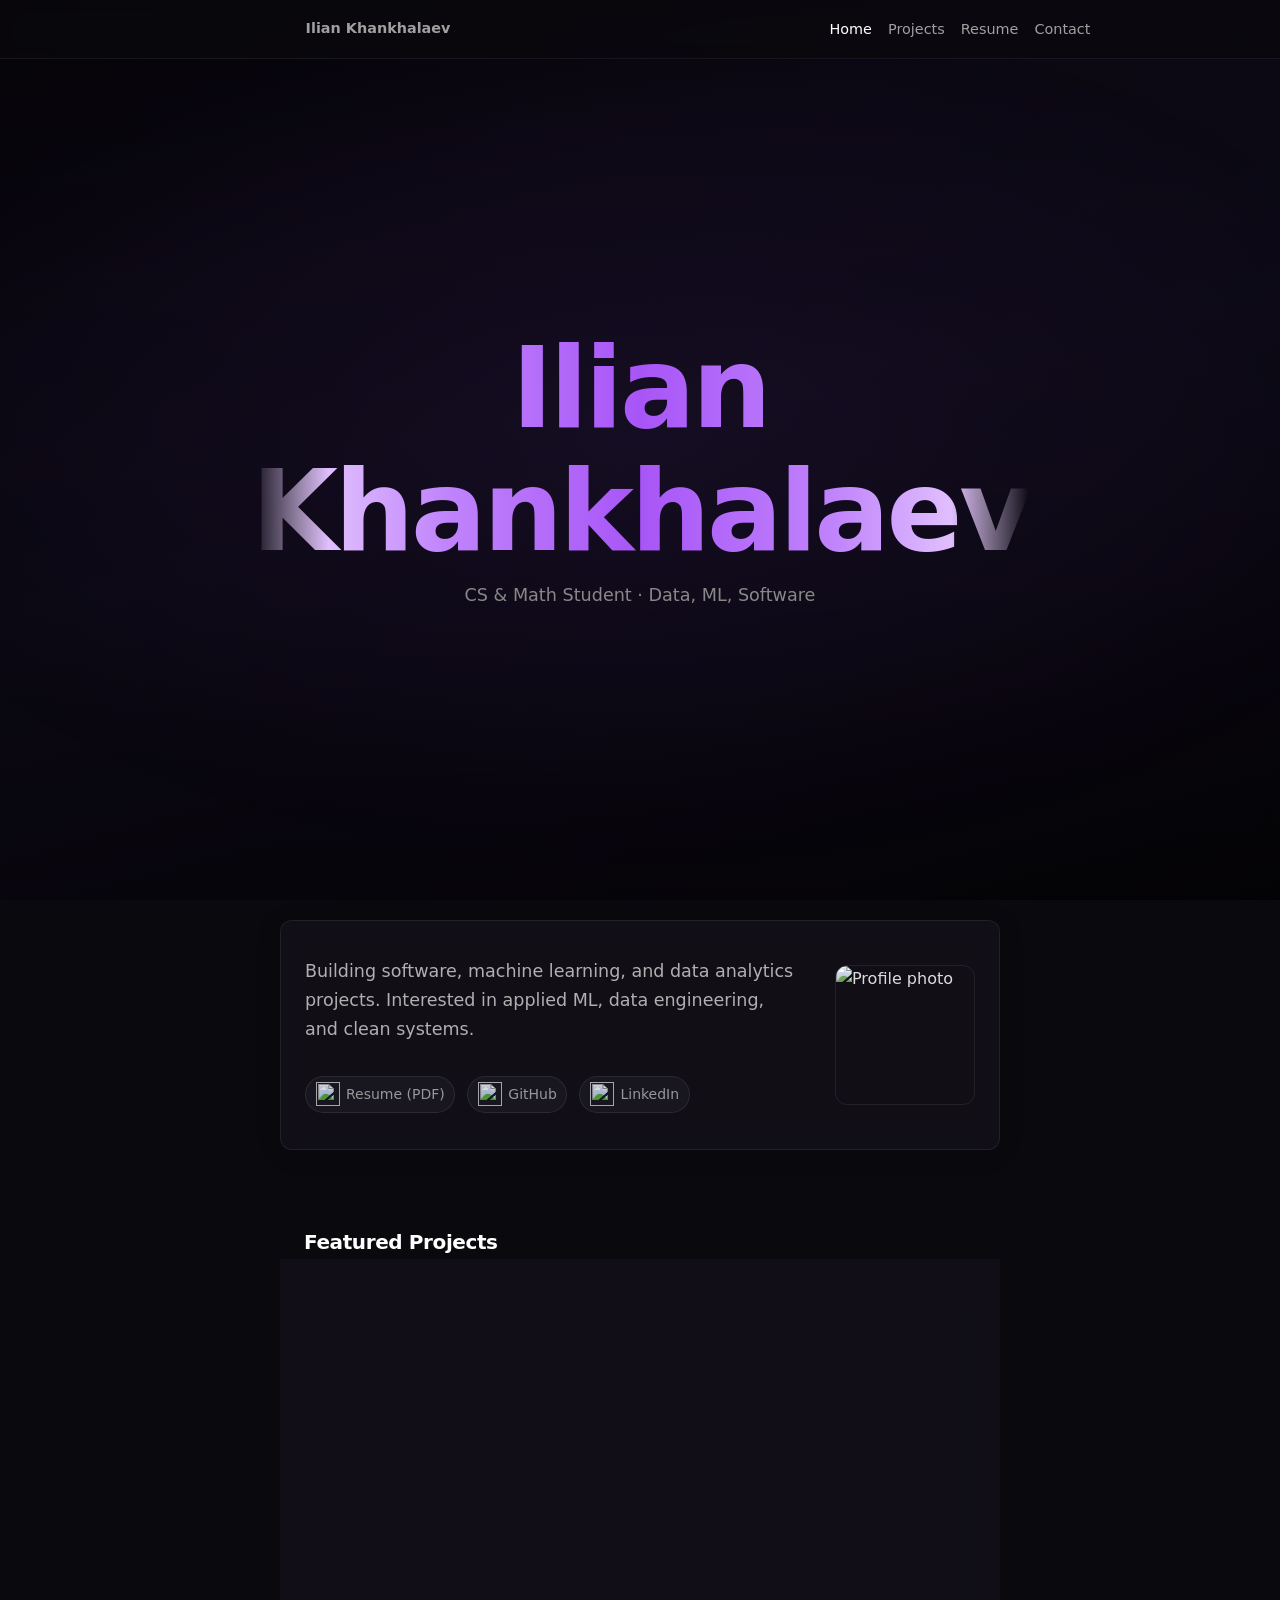
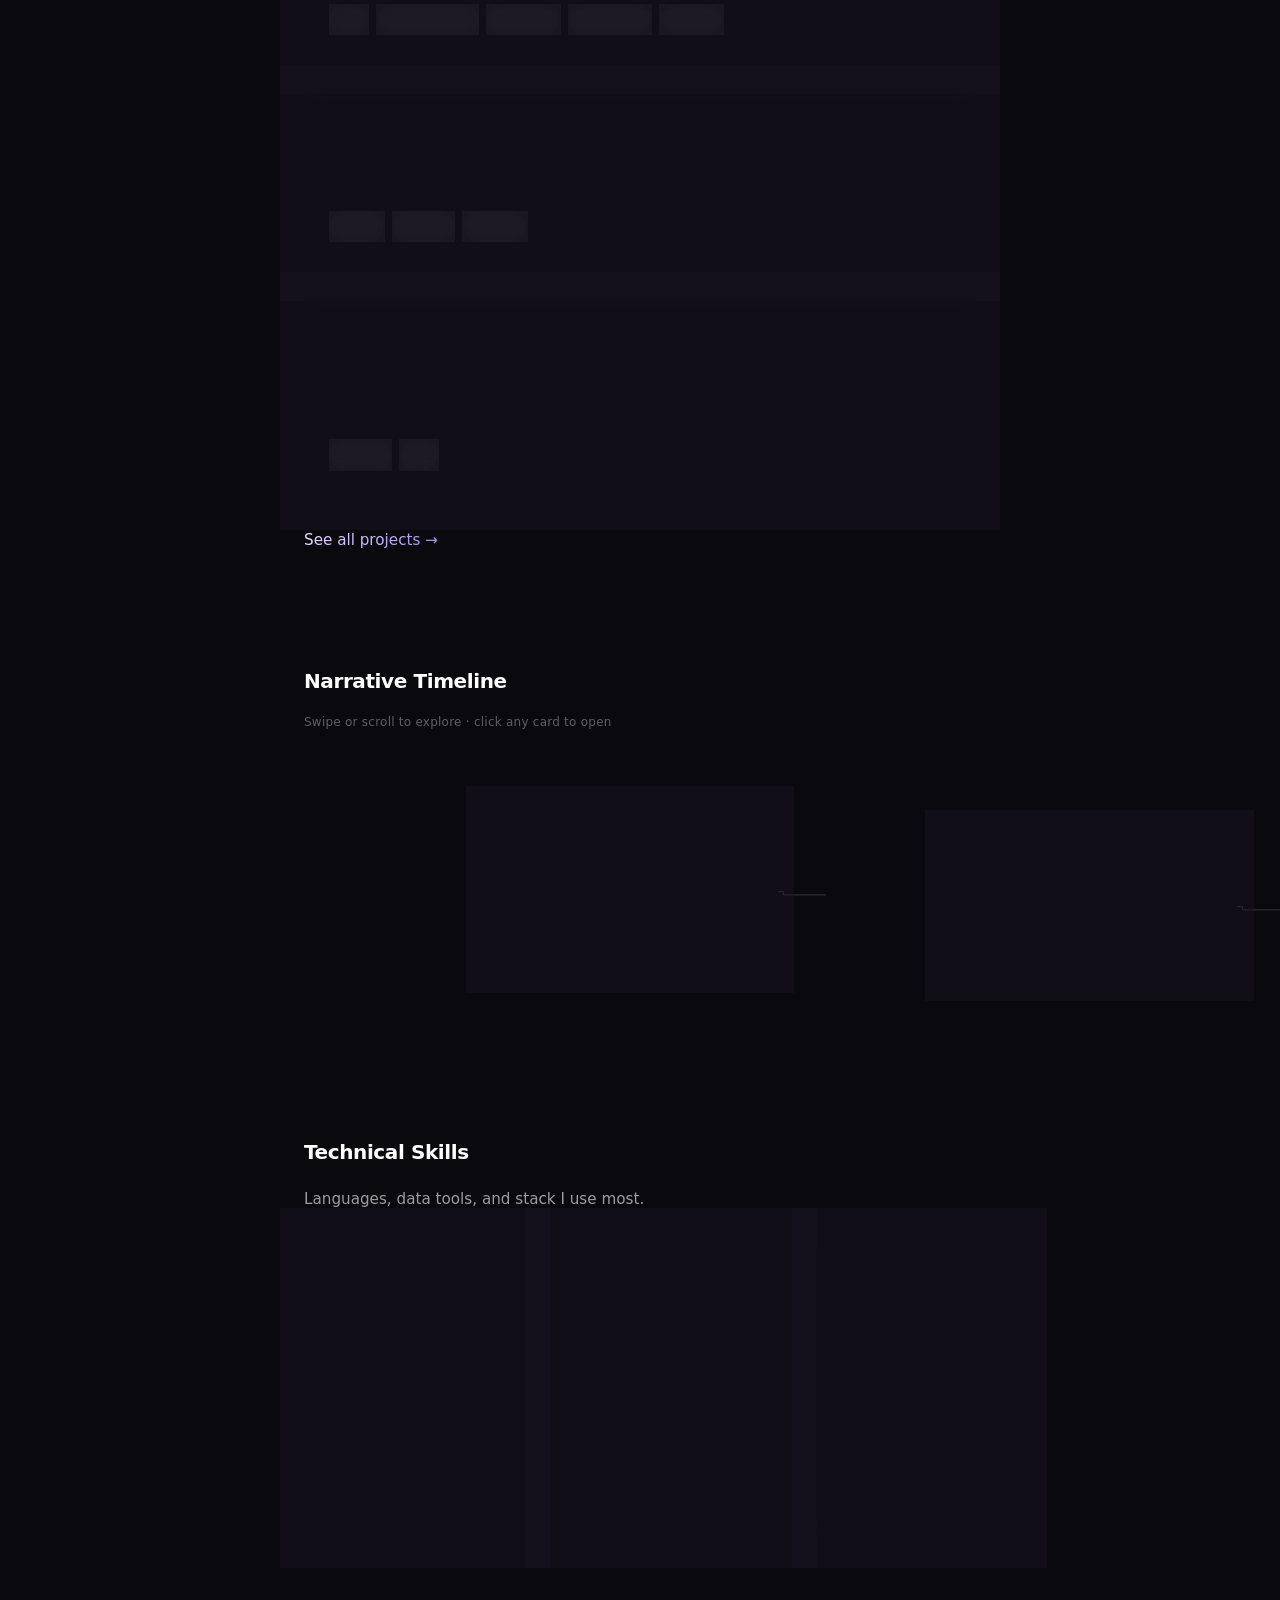
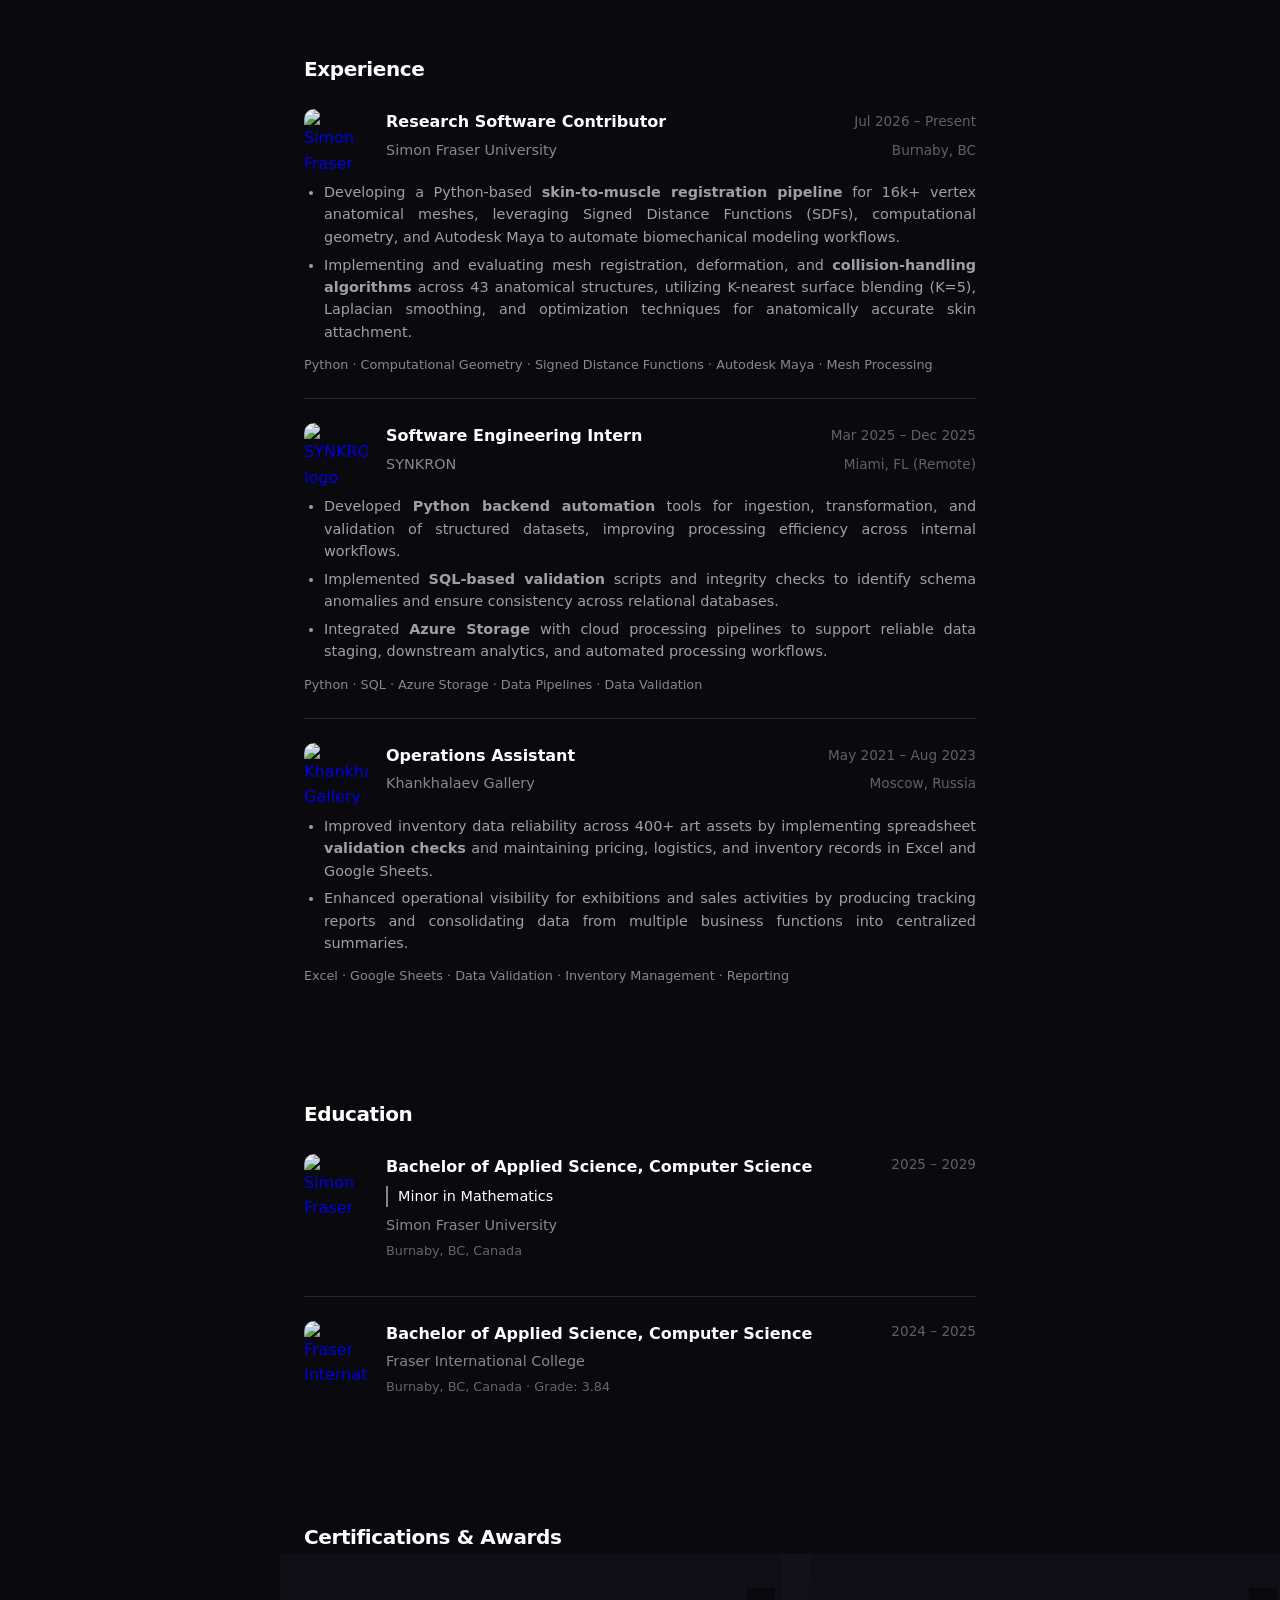
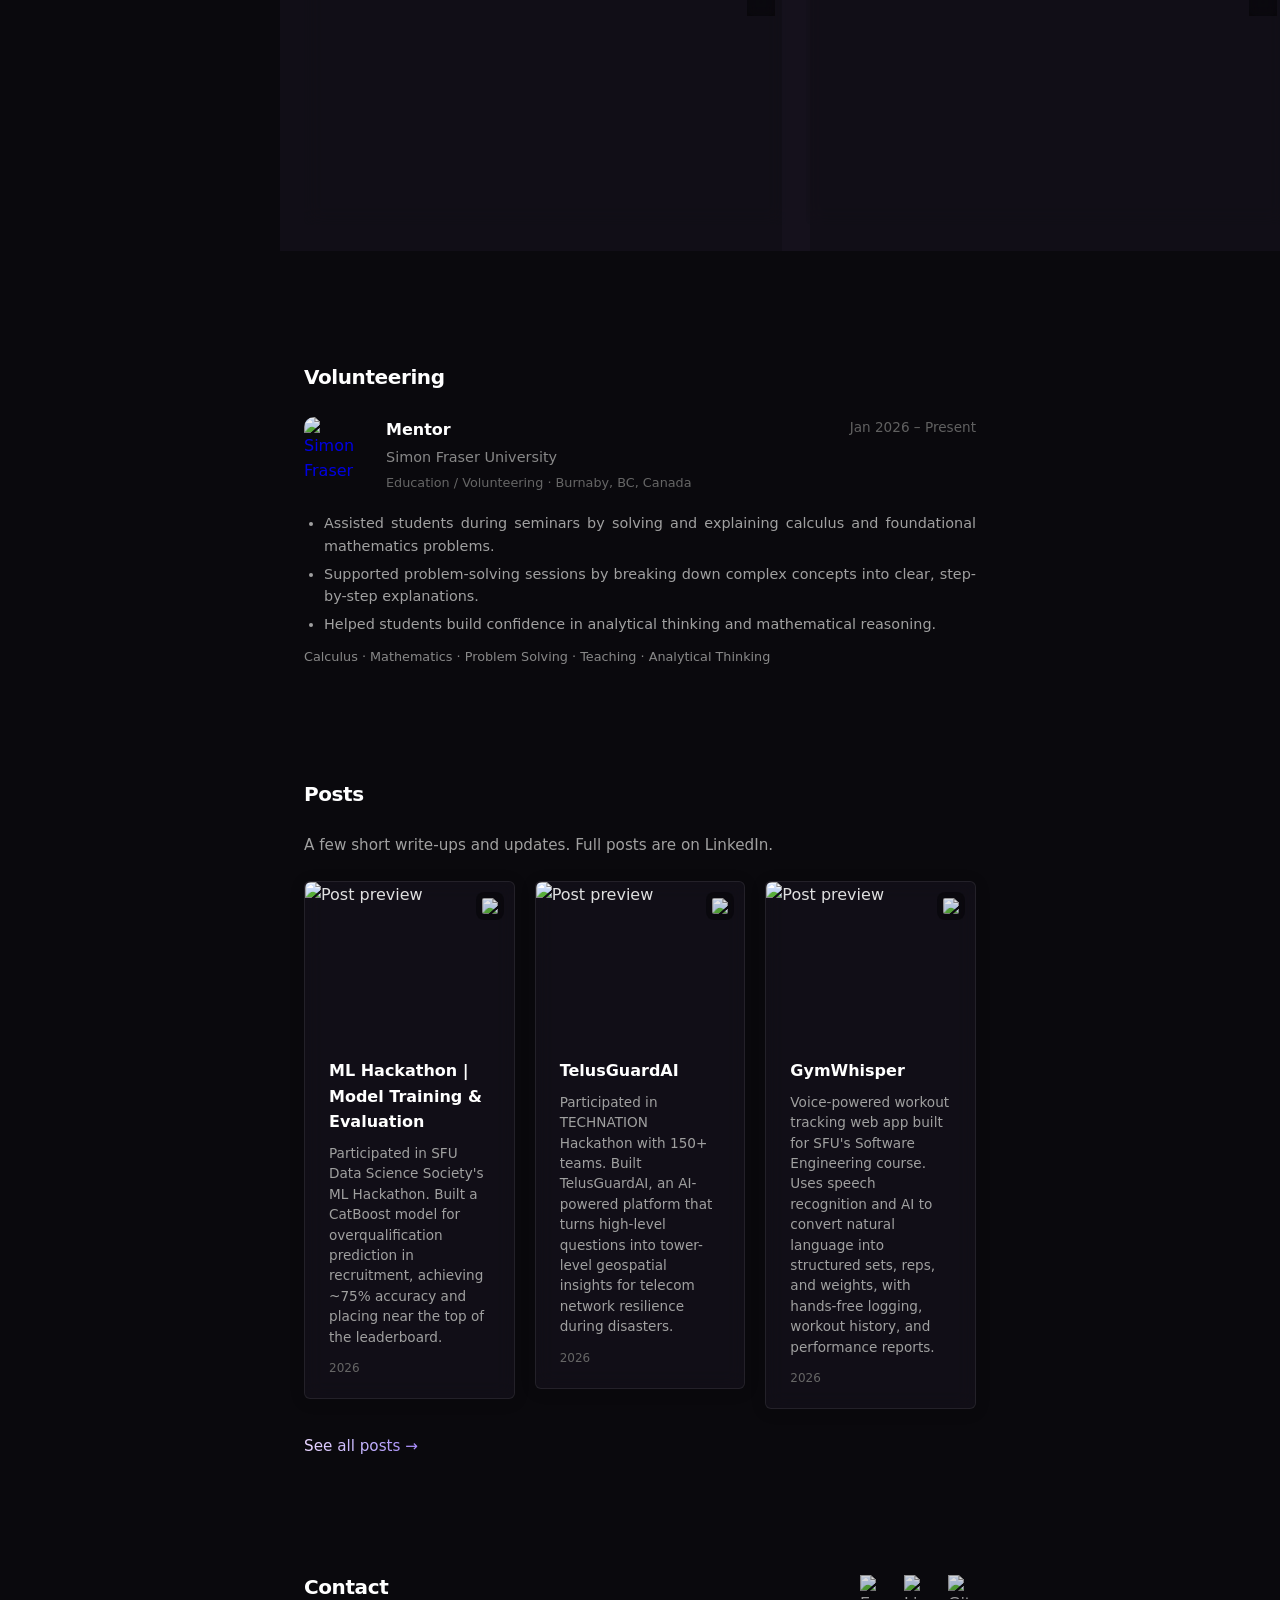
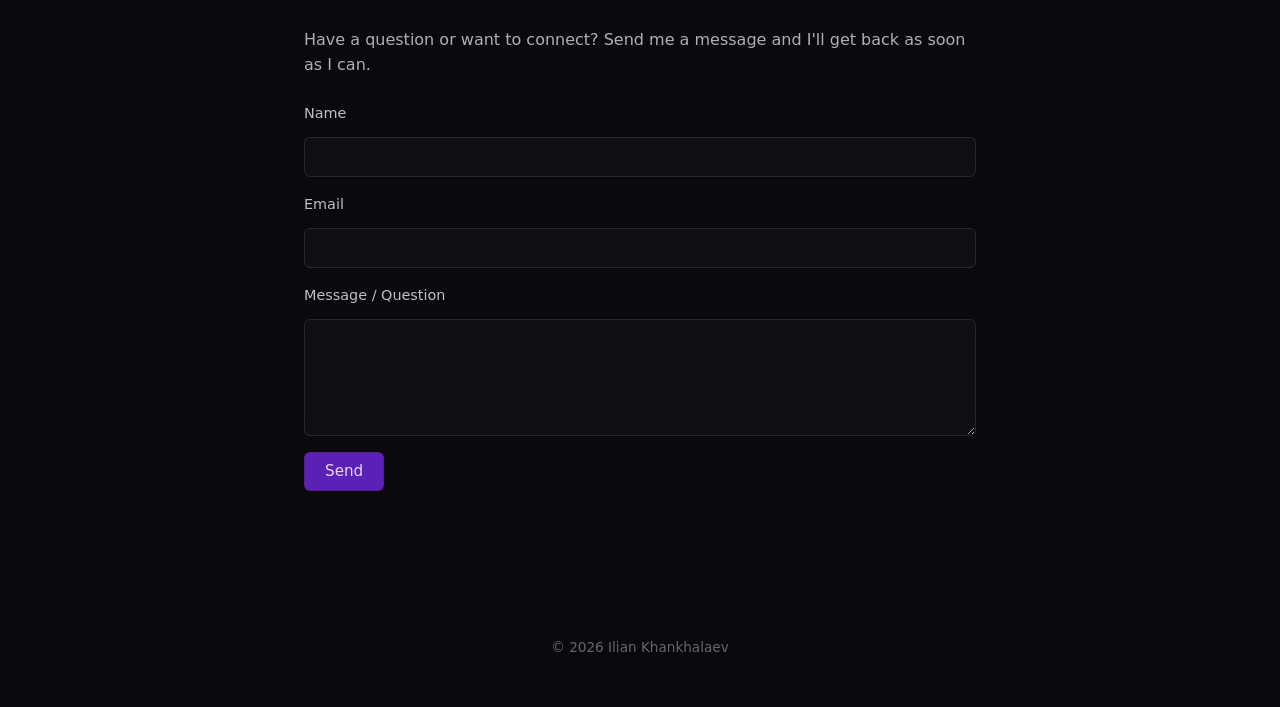
==== commit 23e06783: "update experience section" ====
--- a/src/pages/index.html
+++ b/src/pages/index.html
@@ -304,28 +304,51 @@
           <article class="experience-item exp-entry">
             <div class="exp-header">
               <div class="exp-left">
+                <a class="exp-logo-link" href="https://www.sfu.ca" target="_blank" rel="noopener noreferrer" aria-label="Visit Simon Fraser University website">
+                  <img class="exp-logo" src="../assets/icons/companies/sfu.png" alt="Simon Fraser University logo" width="64" height="64" title="Simon Fraser University">
+                </a>
+                <div class="exp-titleblock">
+                  <div class="exp-role-row">
+                    <h3 class="exp-role">Research Software Contributor</h3>
+                  </div>
+                  <a class="exp-company" href="https://www.sfu.ca" target="_blank" rel="noopener noreferrer">Simon Fraser University</a>
+                </div>
+              </div>
+              <div class="exp-right">
+                <div class="exp-dates">Jul 2026 – Present</div>
+                <div class="exp-dates exp-location">Burnaby, BC</div>
+              </div>
+            </div>
+            <ul class="exp-desc">
+              <li>Developing a Python-based <strong>skin-to-muscle registration pipeline</strong> for 16k+ vertex anatomical meshes, leveraging Signed Distance Functions (SDFs), computational geometry, and Autodesk Maya to automate biomechanical modeling workflows.</li>
+              <li>Implementing and evaluating mesh registration, deformation, and <strong>collision-handling algorithms</strong> across 43 anatomical structures, utilizing K-nearest surface blending (K=5), Laplacian smoothing, and optimization techniques for anatomically accurate skin attachment.</li>
+            </ul>
+            <p class="exp-skills">Python · Computational Geometry · Signed Distance Functions · Autodesk Maya · Mesh Processing</p>
+          </article>
+          <article class="experience-item exp-entry">
+            <div class="exp-header">
+              <div class="exp-left">
                 <a class="exp-logo-link" href="https://synkron.tech" target="_blank" rel="noopener noreferrer" aria-label="Visit SYNKRON website">
                   <img class="exp-logo" src="../assets/icons/companies/synkron.png" alt="SYNKRON logo" width="64" height="64" title="SYNKRON">
                 </a>
                 <div class="exp-titleblock">
                   <div class="exp-role-row">
-                    <h3 class="exp-role">Data Analyst</h3>
+                    <h3 class="exp-role">Software Engineering Intern</h3>
                   </div>
                   <a class="exp-company" href="https://synkron.tech" target="_blank" rel="noopener noreferrer">SYNKRON</a>
-                  <p class="exp-meta">Contract · Part-time · Miami, Florida, United States · Remote</p>
                 </div>
               </div>
-              <div class="exp-dates">Mar 2025 – Dec 2025 (10 months)</div>
+              <div class="exp-right">
+                <div class="exp-dates">Mar 2025 – Dec 2025</div>
+                <div class="exp-dates exp-location">Miami, FL (Remote)</div>
+              </div>
             </div>
             <ul class="exp-desc">
-              <li>Supported data analysis and quantitative evaluation for demand-driven supply chain solutions.</li>
-              <li>Worked with structured datasets to identify trends, variability, and data quality issues.</li>
-              <li>Applied statistical and mathematical analysis to support forecasting and planning use cases.</li>
-              <li>Used existing machine learning models to generate and interpret predictive outputs.</li>
-              <li>Evaluated model performance using standard metrics.</li>
-              <li>Communicated insights through reports and visualizations for internal stakeholders.</li>
+              <li>Developed <strong>Python backend automation</strong> tools for ingestion, transformation, and validation of structured datasets, improving processing efficiency across internal workflows.</li>
+              <li>Implemented <strong>SQL-based validation</strong> scripts and integrity checks to identify schema anomalies and ensure consistency across relational databases.</li>
+              <li>Integrated <strong>Azure Storage</strong> with cloud processing pipelines to support reliable data staging, downstream analytics, and automated processing workflows.</li>
             </ul>
-            <p class="exp-skills">Data Analysis · Python · Machine Learning · Statistics · Data Visualization</p>
+            <p class="exp-skills">Python · SQL · Azure Storage · Data Pipelines · Data Validation</p>
           </article>
           <article class="experience-item exp-entry">
             <div class="exp-header">
@@ -335,20 +358,21 @@
                 </a>
                 <div class="exp-titleblock">
                   <div class="exp-role-row">
-                    <h3 class="exp-role">Operations &amp; Data Assistant</h3>
+                    <h3 class="exp-role">Operations Assistant</h3>
                   </div>
                   <a class="exp-company" href="https://khankhalaev.org/en/" target="_blank" rel="noopener noreferrer">Khankhalaev Gallery</a>
-                  <p class="exp-meta">Casual / On-call · Moscow, Russia · On-site</p>
                 </div>
               </div>
-              <div class="exp-dates">May 2021 – Aug 2023 (2 yrs 4 mos)</div>
+              <div class="exp-right">
+                <div class="exp-dates">May 2021 – Aug 2023</div>
+                <div class="exp-dates exp-location">Moscow, Russia</div>
+              </div>
             </div>
             <ul class="exp-desc">
-              <li>Supported operational and administrative work involving structured information such as artwork pricing, exhibition budgets, inventory tracking, and logistics planning.</li>
-              <li>Worked with spreadsheets and internal records to organize data, identify inconsistencies, and support planning decisions related to exhibitions and sales.</li>
-              <li>Assisted with domestic and international exhibitions and operational coordination.</li>
+              <li>Improved inventory data reliability across 400+ art assets by implementing spreadsheet <strong>validation checks</strong> and maintaining pricing, logistics, and inventory records in Excel and Google Sheets.</li>
+              <li>Enhanced operational visibility for exhibitions and sales activities by producing tracking reports and consolidating data from multiple business functions into centralized summaries.</li>
             </ul>
-            <p class="exp-skills">Operational Data Management · Data Organization · Spreadsheets · Logistics Planning</p>
+            <p class="exp-skills">Excel · Google Sheets · Data Validation · Inventory Management · Reporting</p>
           </article>
         </div>
       </div>
--- a/src/styles/main.css
+++ b/src/styles/main.css
@@ -2625,6 +2625,26 @@
   flex-shrink: 0;
 }
 
+/* Experience: dates stacked over location, aligned to the right edge.
+   Line boxes mirror the left column so dates sit on the role line and
+   location sits on the company line. */
+.exp-right {
+  display: flex;
+  flex-direction: column;
+  align-items: flex-end;
+  flex-shrink: 0;
+}
+
+.exp-right .exp-dates {
+  line-height: 1.6rem;
+  margin-bottom: 0.25rem;
+}
+
+.exp-right .exp-location {
+  line-height: 1.44rem;
+  margin: 0;
+}
+
 .exp-meta {
   font-size: 0.8rem;
   color: #666;
@@ -2656,14 +2676,33 @@
     padding-top: 0.25rem;
     border-top: 1px solid #252525;
   }
+
+  .exp-right {
+    width: 100%;
+    align-items: flex-start;
+    order: 3;
+    padding-top: 0.25rem;
+    border-top: 1px solid #252525;
+  }
+
+  .exp-right .exp-dates,
+  .exp-right .exp-location {
+    width: auto;
+    order: 0;
+    padding-top: 0;
+    border-top: none;
+    text-align: left;
+  }
 }
 
 .exp-desc,
 ul.exp-desc {
   font-size: 0.9rem;
   color: #a0a0a0;
-  margin: 0 0 0.75rem;
+  margin: 0.5rem 0 0.75rem;
   line-height: 1.55;
+  text-align: justify;
+  hyphens: auto;
 }
 
 ul.exp-desc {
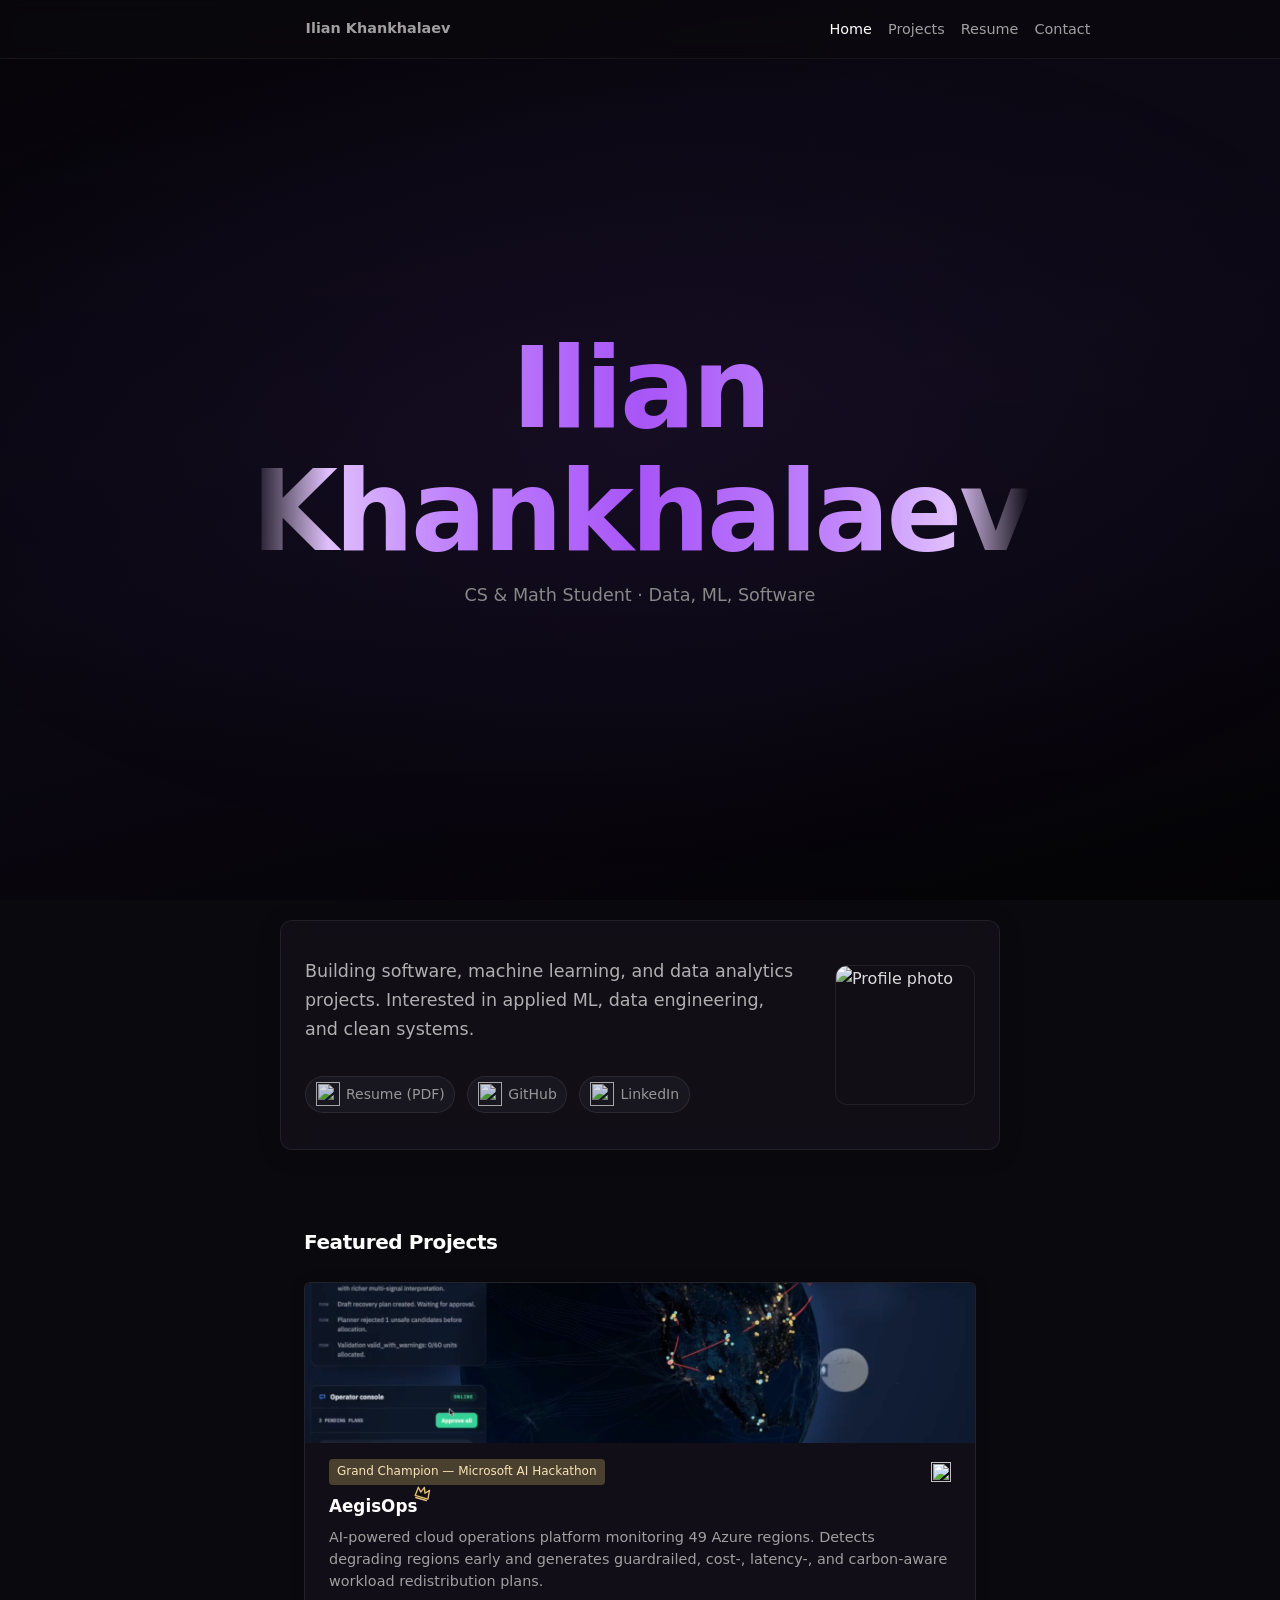
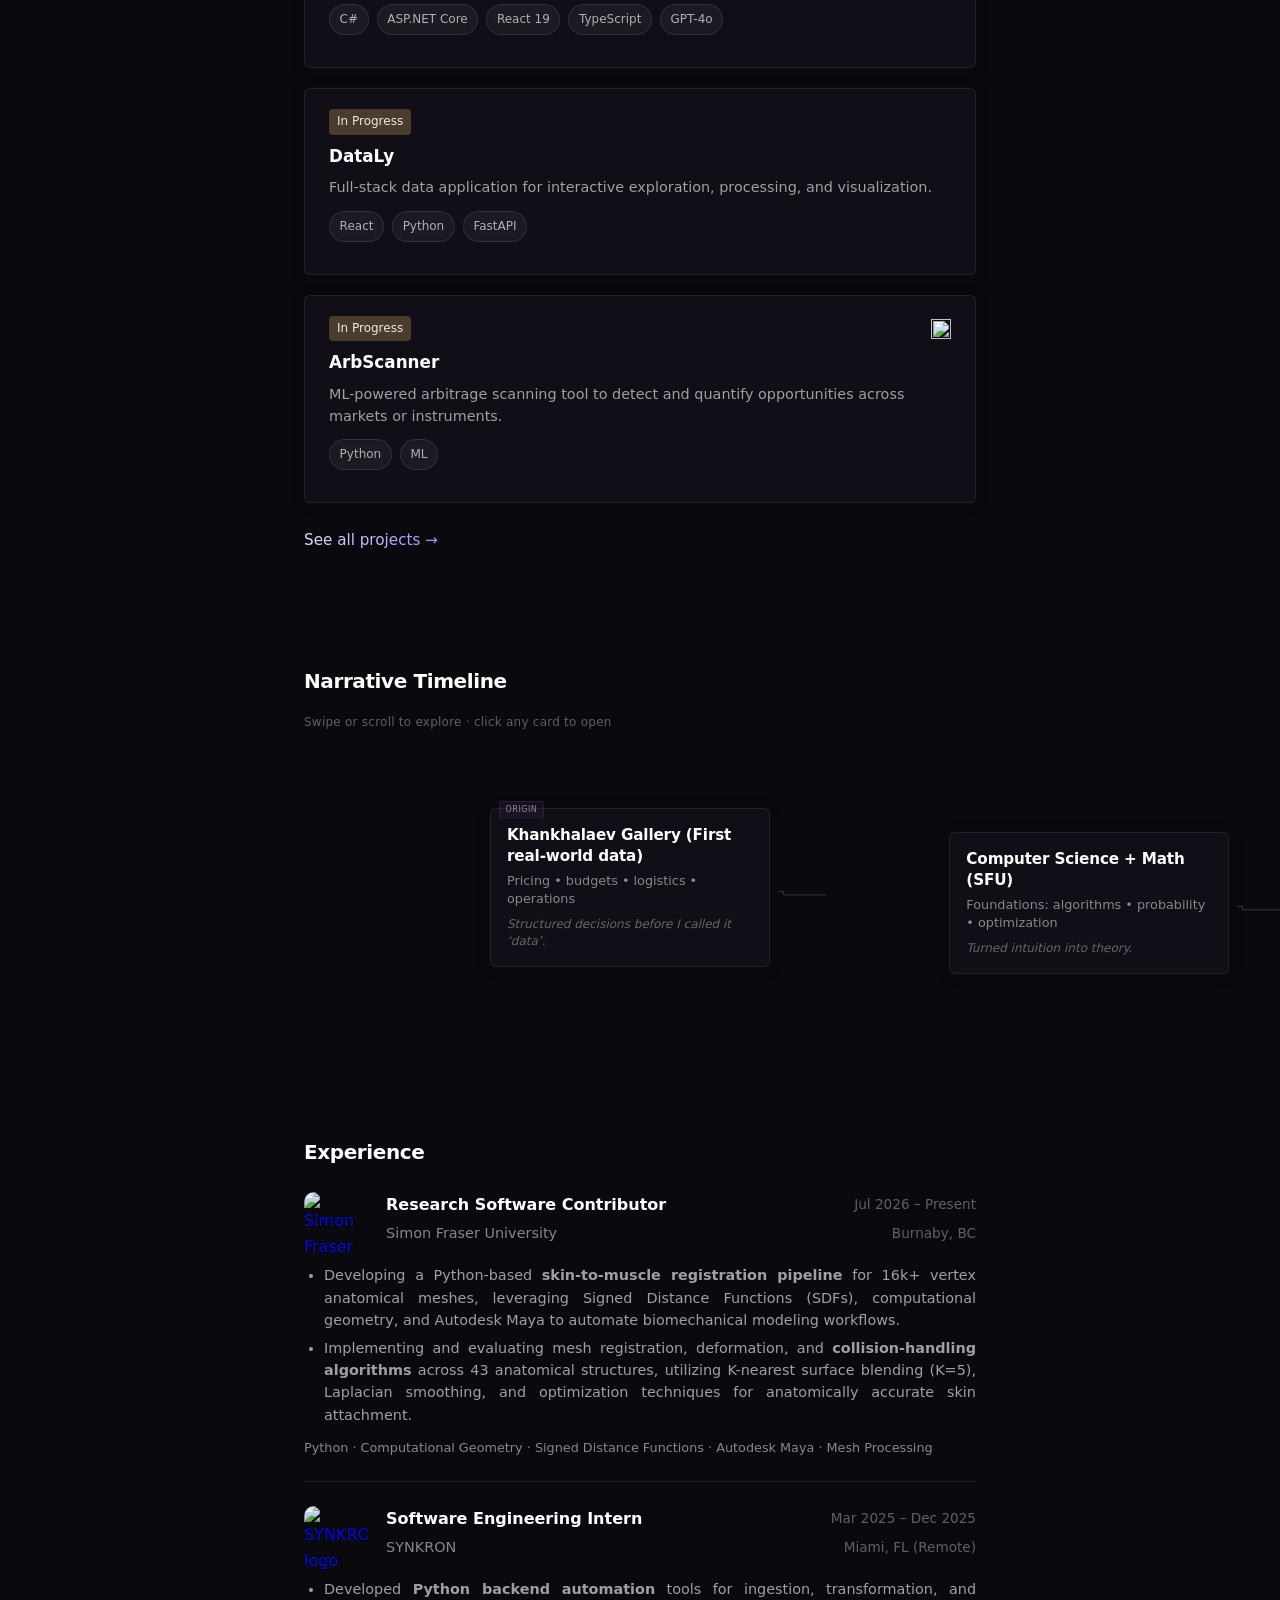
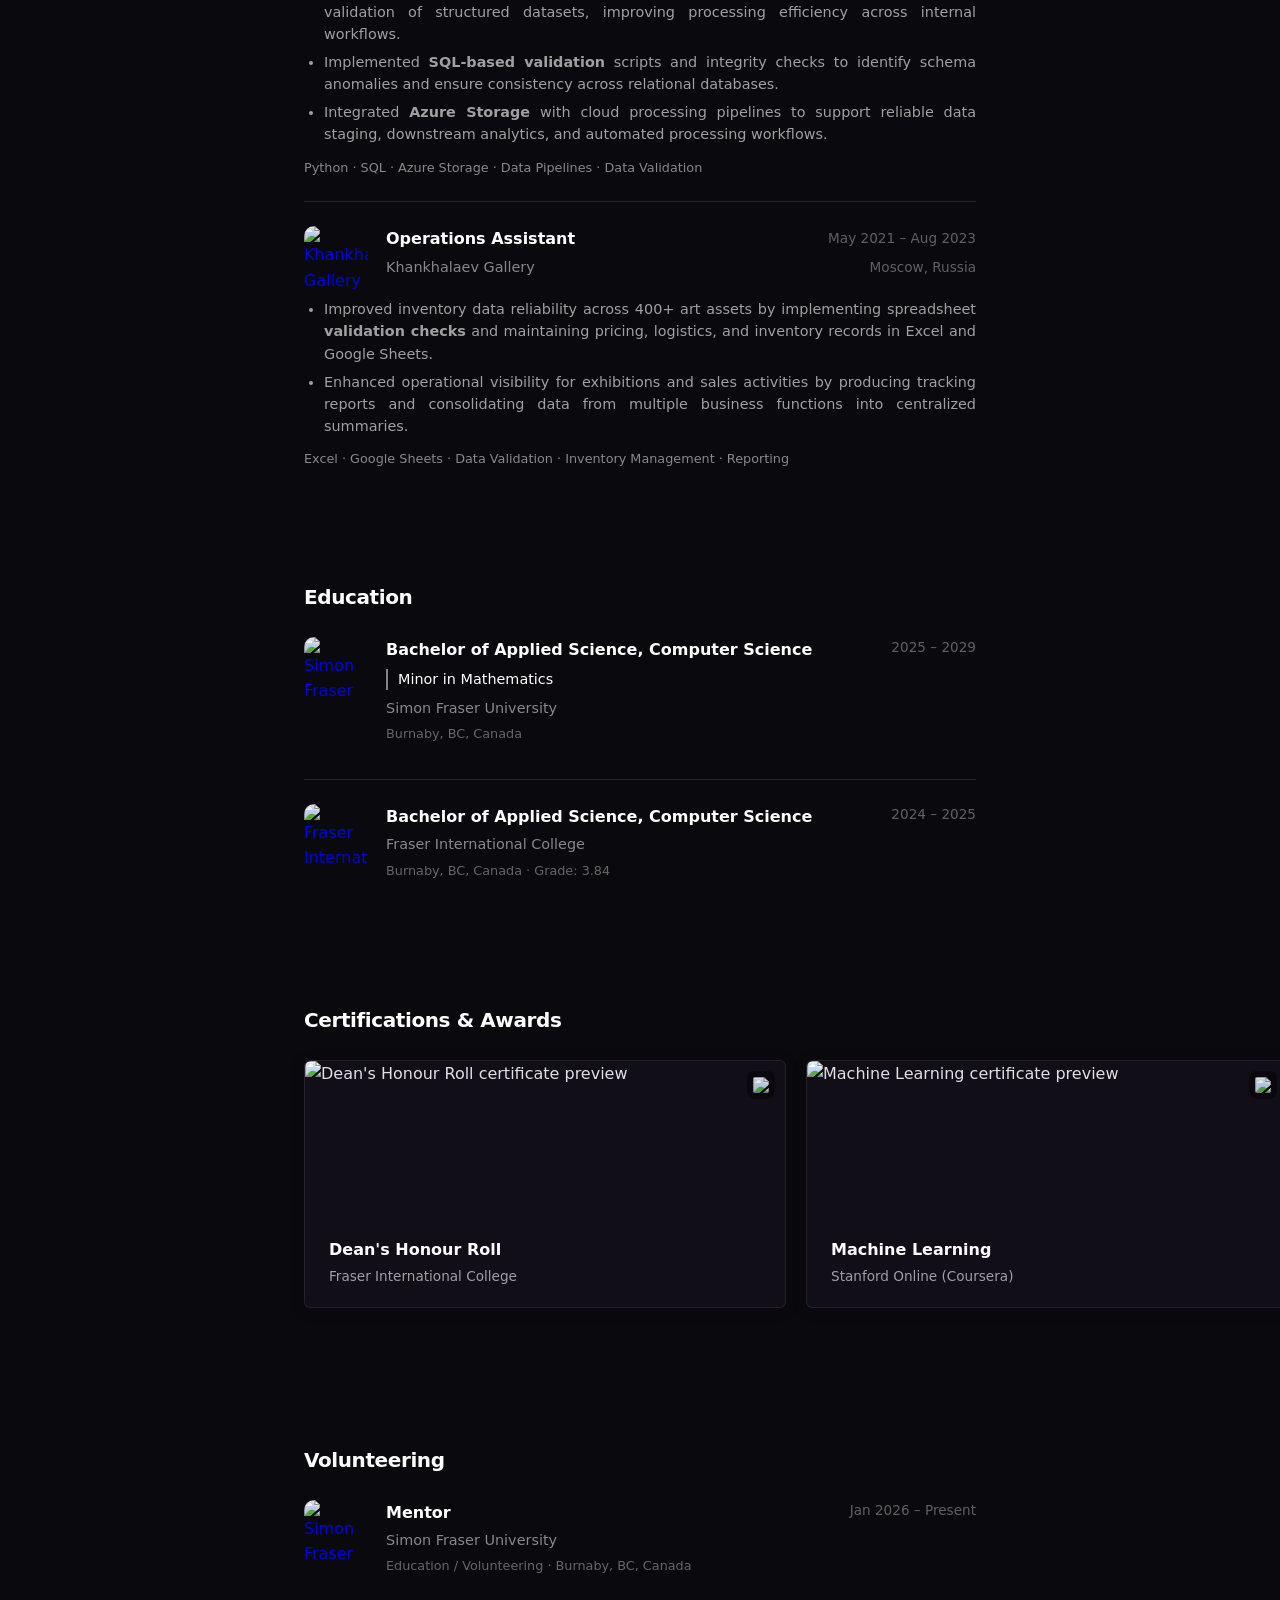
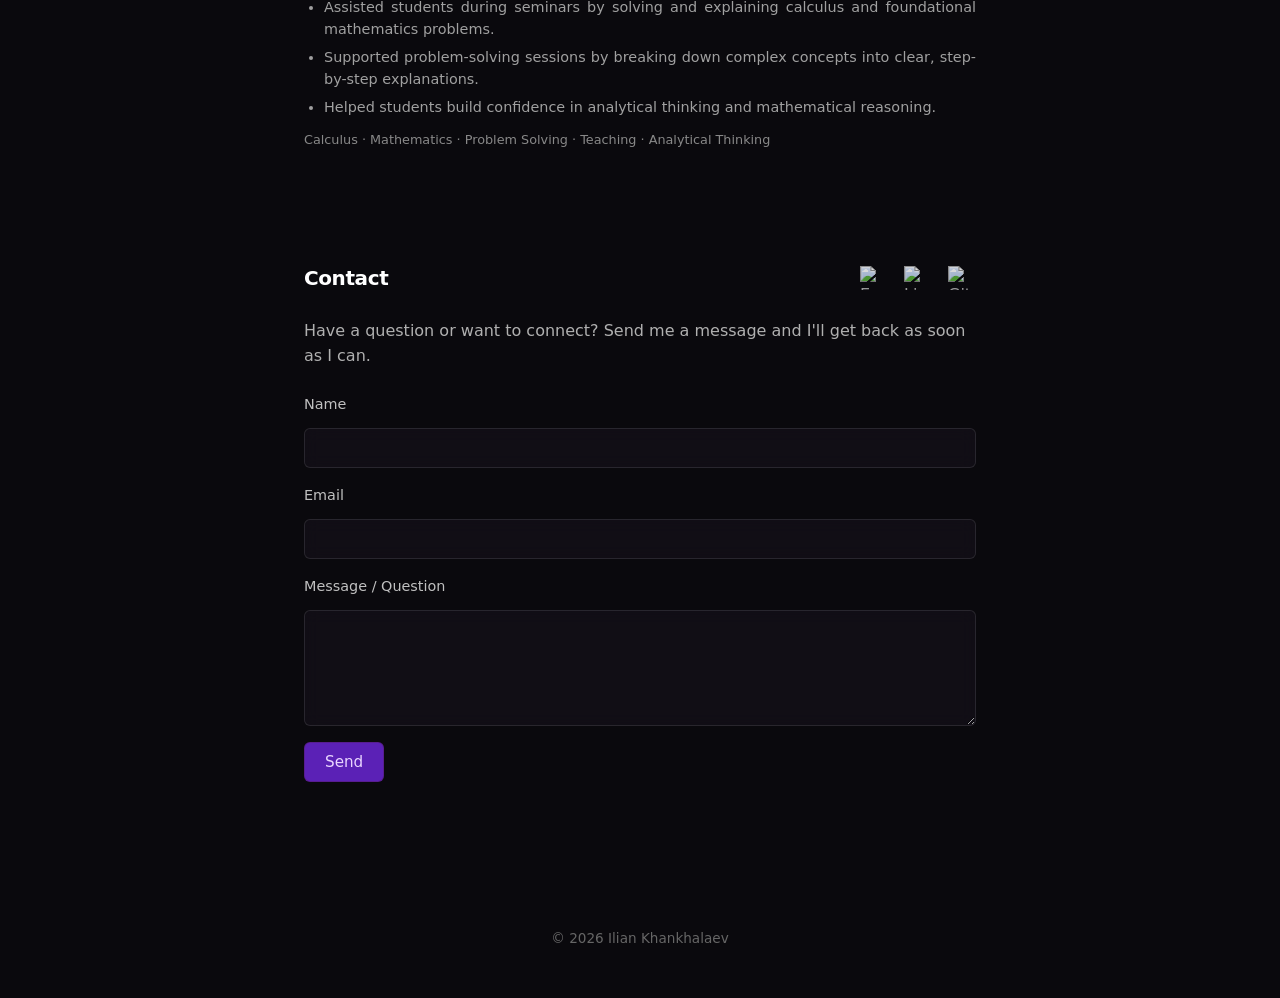
==== commit acad9d03: "remove posts and technical skills sections" ====
--- a/src/pages/index.html
+++ b/src/pages/index.html
@@ -247,55 +247,6 @@
       </div>
     </section>
 
-    <!-- Technical Skills -->
-    <section id="skills" class="section reveal">
-      <div class="container">
-        <h2 class="section-title type-on-scroll">Technical Skills</h2>
-        <p class="skills-intro">Languages, data tools, and stack I use most.</p>
-        <div class="skills-grid">
-          <div class="skill-group">
-            <h4>Languages</h4>
-            <div class="chips">
-              <span>Python</span>
-              <span>R</span>
-              <span>SQL</span>
-              <span>JavaScript</span>
-              <span>C/C++</span>
-              <span>HTML/CSS</span>
-            </div>
-          </div>
-          <div class="skill-group">
-            <h4>Data &amp; ML</h4>
-            <div class="chips">
-              <span>Pandas</span>
-              <span>NumPy</span>
-              <span>scikit-learn</span>
-              <span>CatBoost</span>
-              <span>Matplotlib</span>
-              <span>Seaborn</span>
-              <span>Jupyter</span>
-              <span>dplyr/tidyr</span>
-            </div>
-          </div>
-          <div class="skill-group">
-            <h4>Web &amp; Tools</h4>
-            <div class="chips">
-              <span>React</span>
-              <span>Vite</span>
-              <span>Flask</span>
-              <span>Git</span>
-              <span>Docker</span>
-              <span>Tableau</span>
-              <span>Leaflet</span>
-              <span>REST APIs</span>
-              <span>SQLite</span>
-              <span>Linux</span>
-            </div>
-          </div>
-        </div>
-      </div>
-    </section>
-
     <!-- Experience / Leadership -->
     <section id="experience" class="section reveal">
       <div class="container">
@@ -490,52 +441,6 @@
             <p class="exp-skills">Calculus · Mathematics · Problem Solving · Teaching · Analytical Thinking</p>
           </article>
         </div>
-      </div>
-    </section>
-
-    <!-- Posts -->
-    <section id="posts" class="section reveal">
-      <div class="container">
-        <h2 class="section-title type-on-scroll">Posts</h2>
-        <p class="posts-intro">A few short write-ups and updates. Full posts are on LinkedIn.</p>
-        <div class="post-cards">
-          <a href="https://www.linkedin.com/posts/ilian-khankhalaev_machinelearning-datascience-dataanalytics-activity-7423868456539770880-W2aP?utm_source=share&utm_medium=member_desktop&rcm=ACoAAFVTgqsB6aipjJ3cymM1lsfsbH16A7VZrN0" target="_blank" rel="noopener noreferrer" class="post-card-link">
-            <div class="post-card">
-              <div class="post-image-wrapper">
-                <img src="../assets/posts/ML Hackathon.png" alt="Post preview" class="post-card-image" />
-                <img src="../assets/icons/external-link.png" class="external-link-icon" alt="External link" title="Opens on LinkedIn" />
-              </div>
-              <h3 class="post-card-title">ML Hackathon | Model Training &amp; Evaluation</h3>
-              <p class="post-card-description">Participated in SFU Data Science Society's ML Hackathon. Built a CatBoost model for overqualification prediction in recruitment, achieving ~75% accuracy and placing near the top of the leaderboard.</p>
-              <span class="post-card-year">2026</span>
-            </div>
-          </a>
-          <a href="https://www.linkedin.com/posts/ilian-khankhalaev_artificialintelligence-dataanalytics-softwareengineering-activity-7421737152377589761-Wdly?utm_source=share&utm_medium=member_desktop&rcm=ACoAAFVTgqsB6aipjJ3cymM1lsfsbH16A7VZrN0" target="_blank" rel="noopener noreferrer" class="post-card-link">
-            <div class="post-card">
-              <div class="post-image-wrapper">
-                <img src="../assets/posts/TelusGuard.png" alt="Post preview" class="post-card-image" />
-                <img src="../assets/icons/external-link.png" class="external-link-icon" alt="External link" title="Opens on LinkedIn" />
-              </div>
-              <h3 class="post-card-title">TelusGuardAI</h3>
-              <p class="post-card-description">Participated in TECHNATION Hackathon with 150+ teams. Built TelusGuardAI, an AI-powered platform that turns high-level questions into tower-level geospatial insights for telecom network resilience during disasters.</p>
-              <span class="post-card-year">2026</span>
-            </div>
-          </a>
-          <a href="https://www.linkedin.com/posts/ilian-khankhalaev_softwareengineering-webdevelopment-react-activity-7421732363312918528-t1qd?utm_source=share&utm_medium=member_desktop&rcm=ACoAAFVTgqsB6aipjJ3cymM1lsfsbH16A7VZrN0" target="_blank" rel="noopener noreferrer" class="post-card-link">
-            <div class="post-card">
-              <div class="post-image-wrapper">
-                <img src="../assets/posts/Gym Whisper.png" alt="Post preview" class="post-card-image" />
-                <img src="../assets/icons/external-link.png" class="external-link-icon" alt="External link" title="Opens on LinkedIn" />
-              </div>
-              <h3 class="post-card-title">GymWhisper</h3>
-              <p class="post-card-description">Voice-powered workout tracking web app built for SFU's Software Engineering course. Uses speech recognition and AI to convert natural language into structured sets, reps, and weights, with hands-free logging, workout history, and performance reports.</p>
-              <span class="post-card-year">2026</span>
-            </div>
-          </a>
-        </div>
-        <p class="see-all">
-          <a href="https://www.linkedin.com/in/ilian-khankhalaev/recent-activity/all/" target="_blank" rel="noopener noreferrer">See all posts →</a>
-        </p>
       </div>
     </section>
 
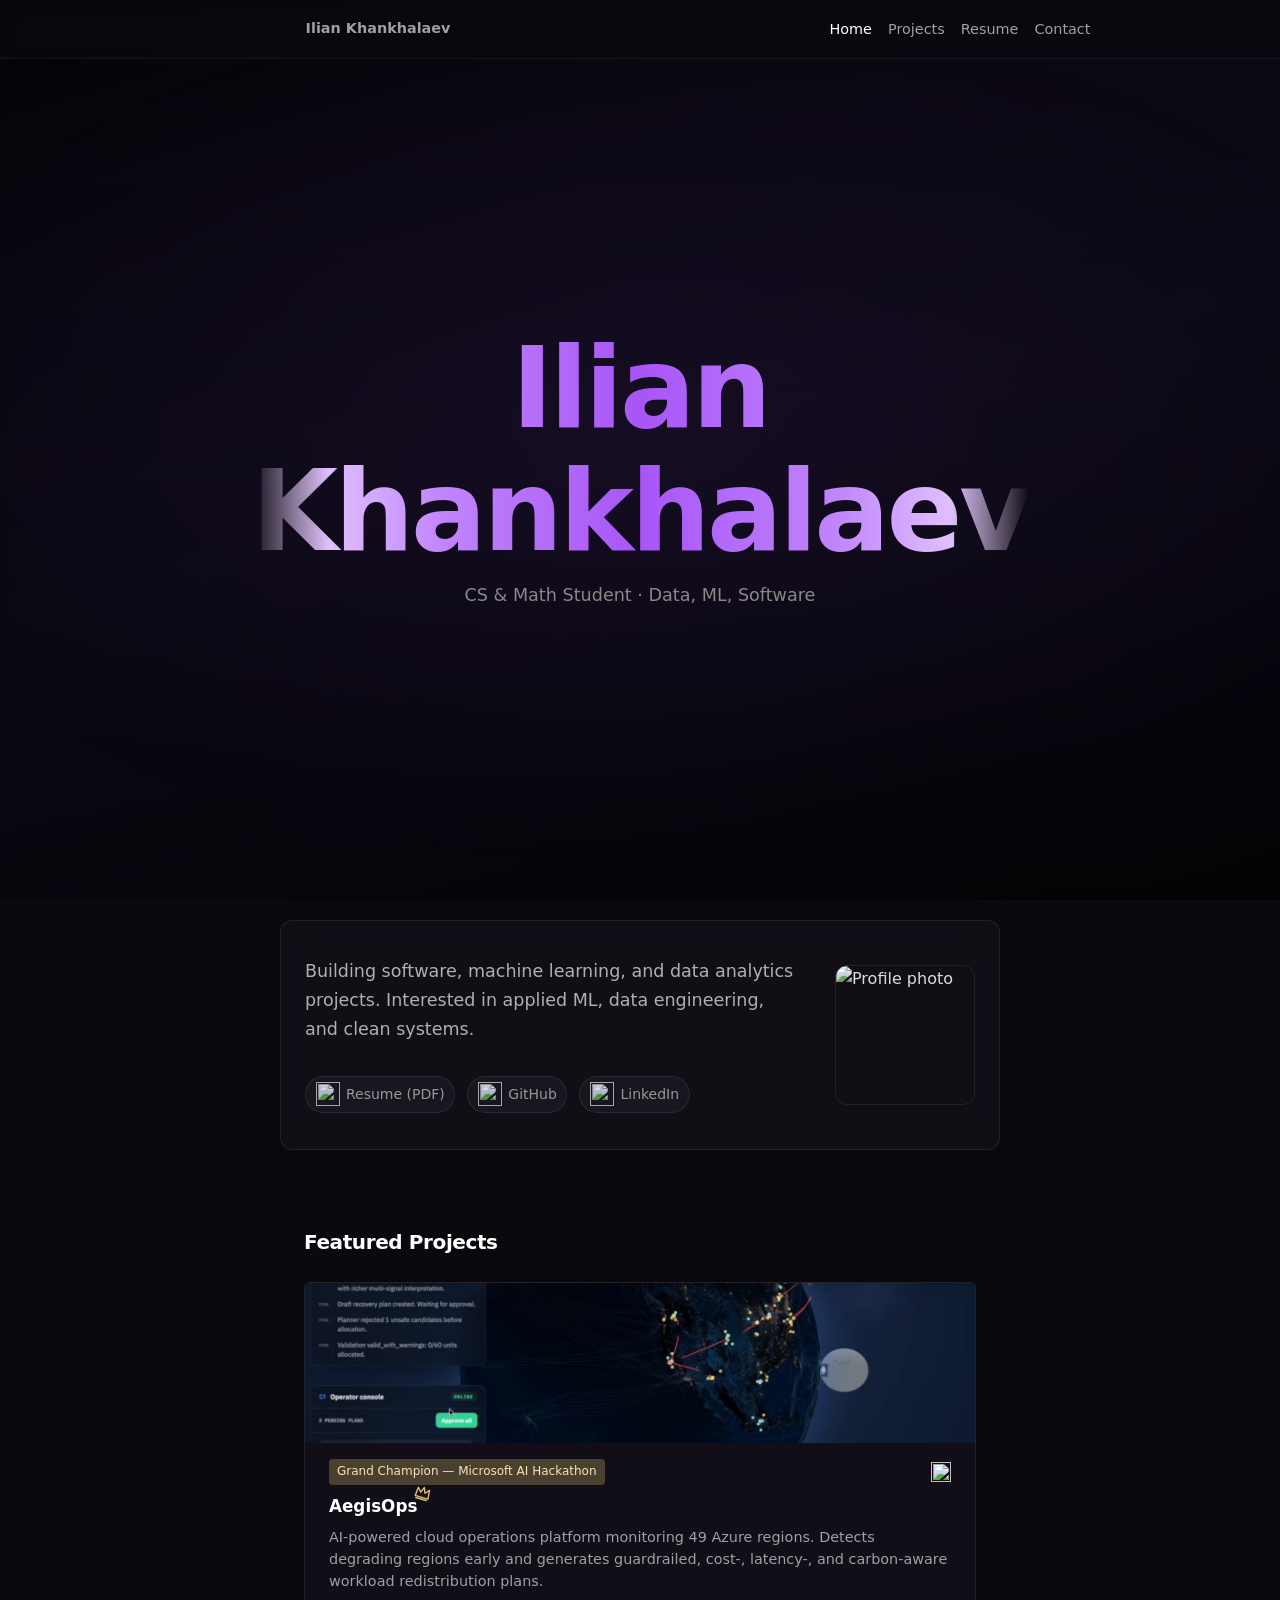
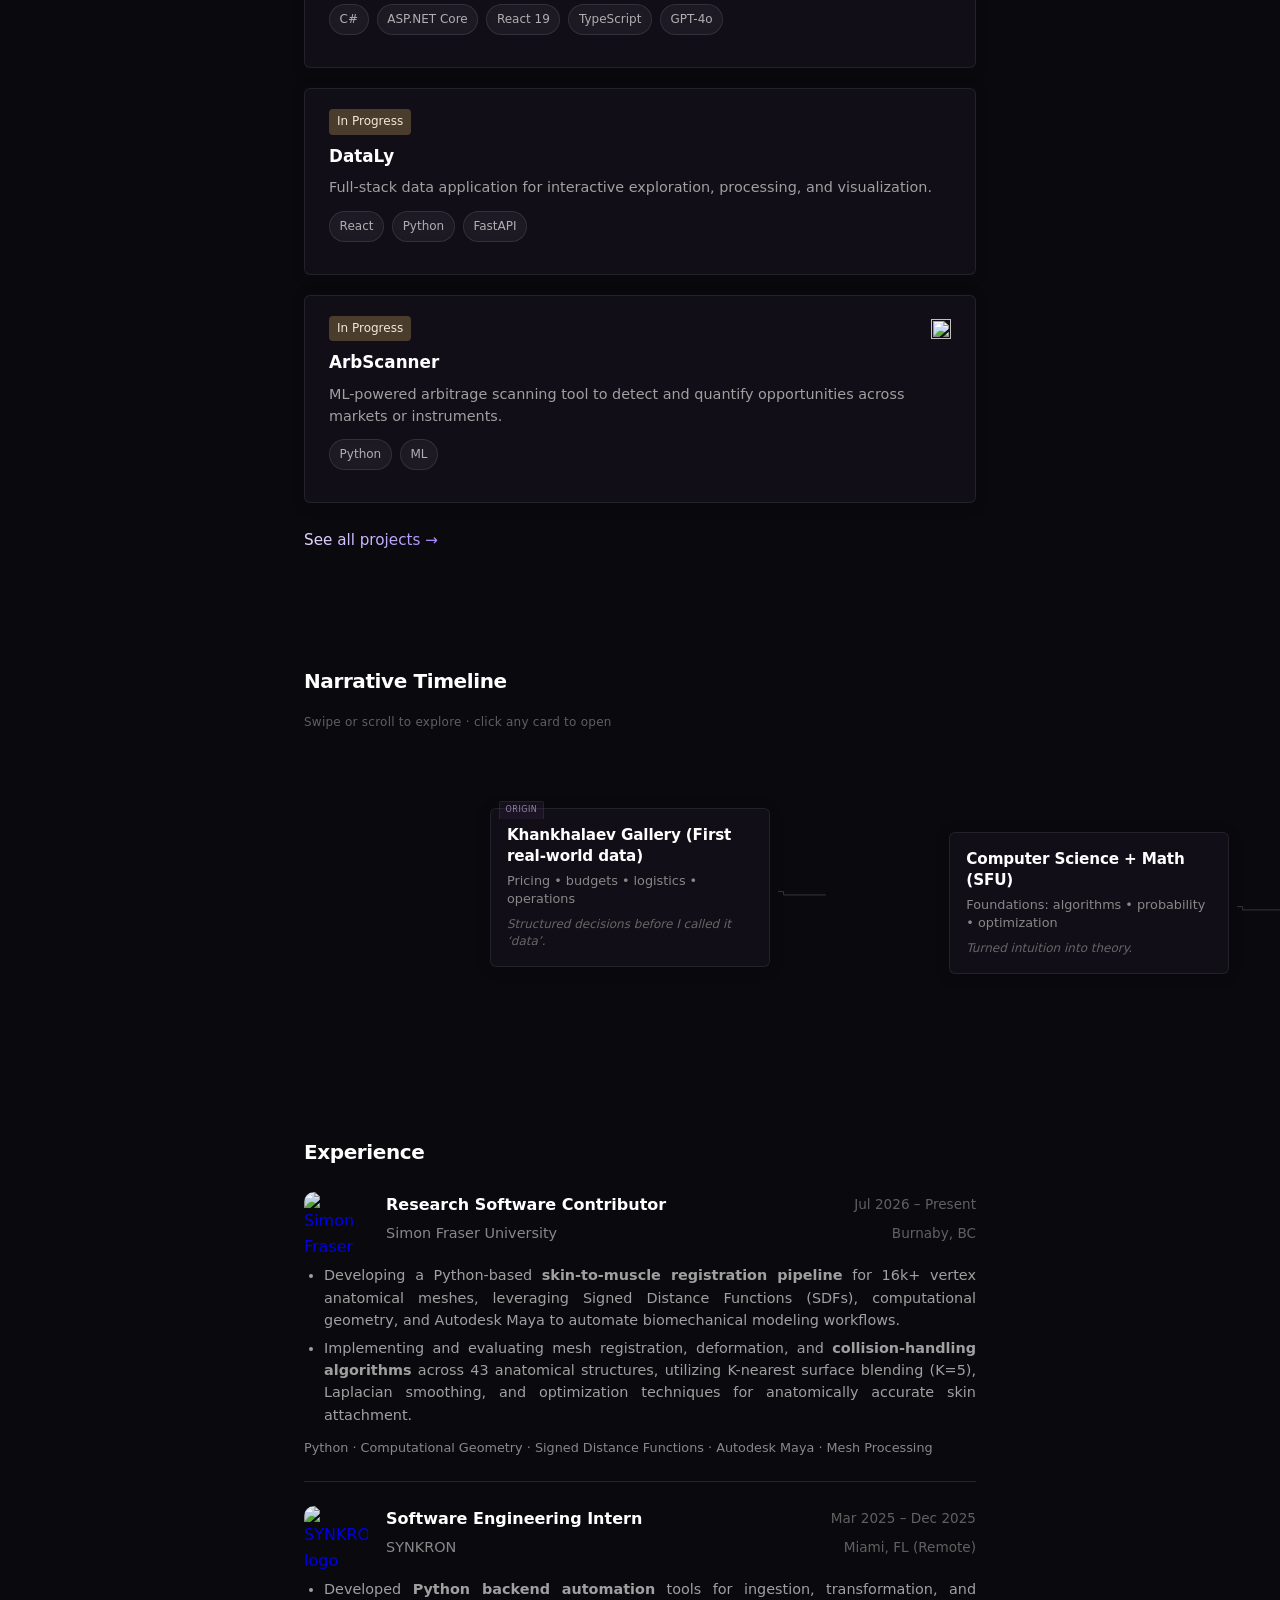
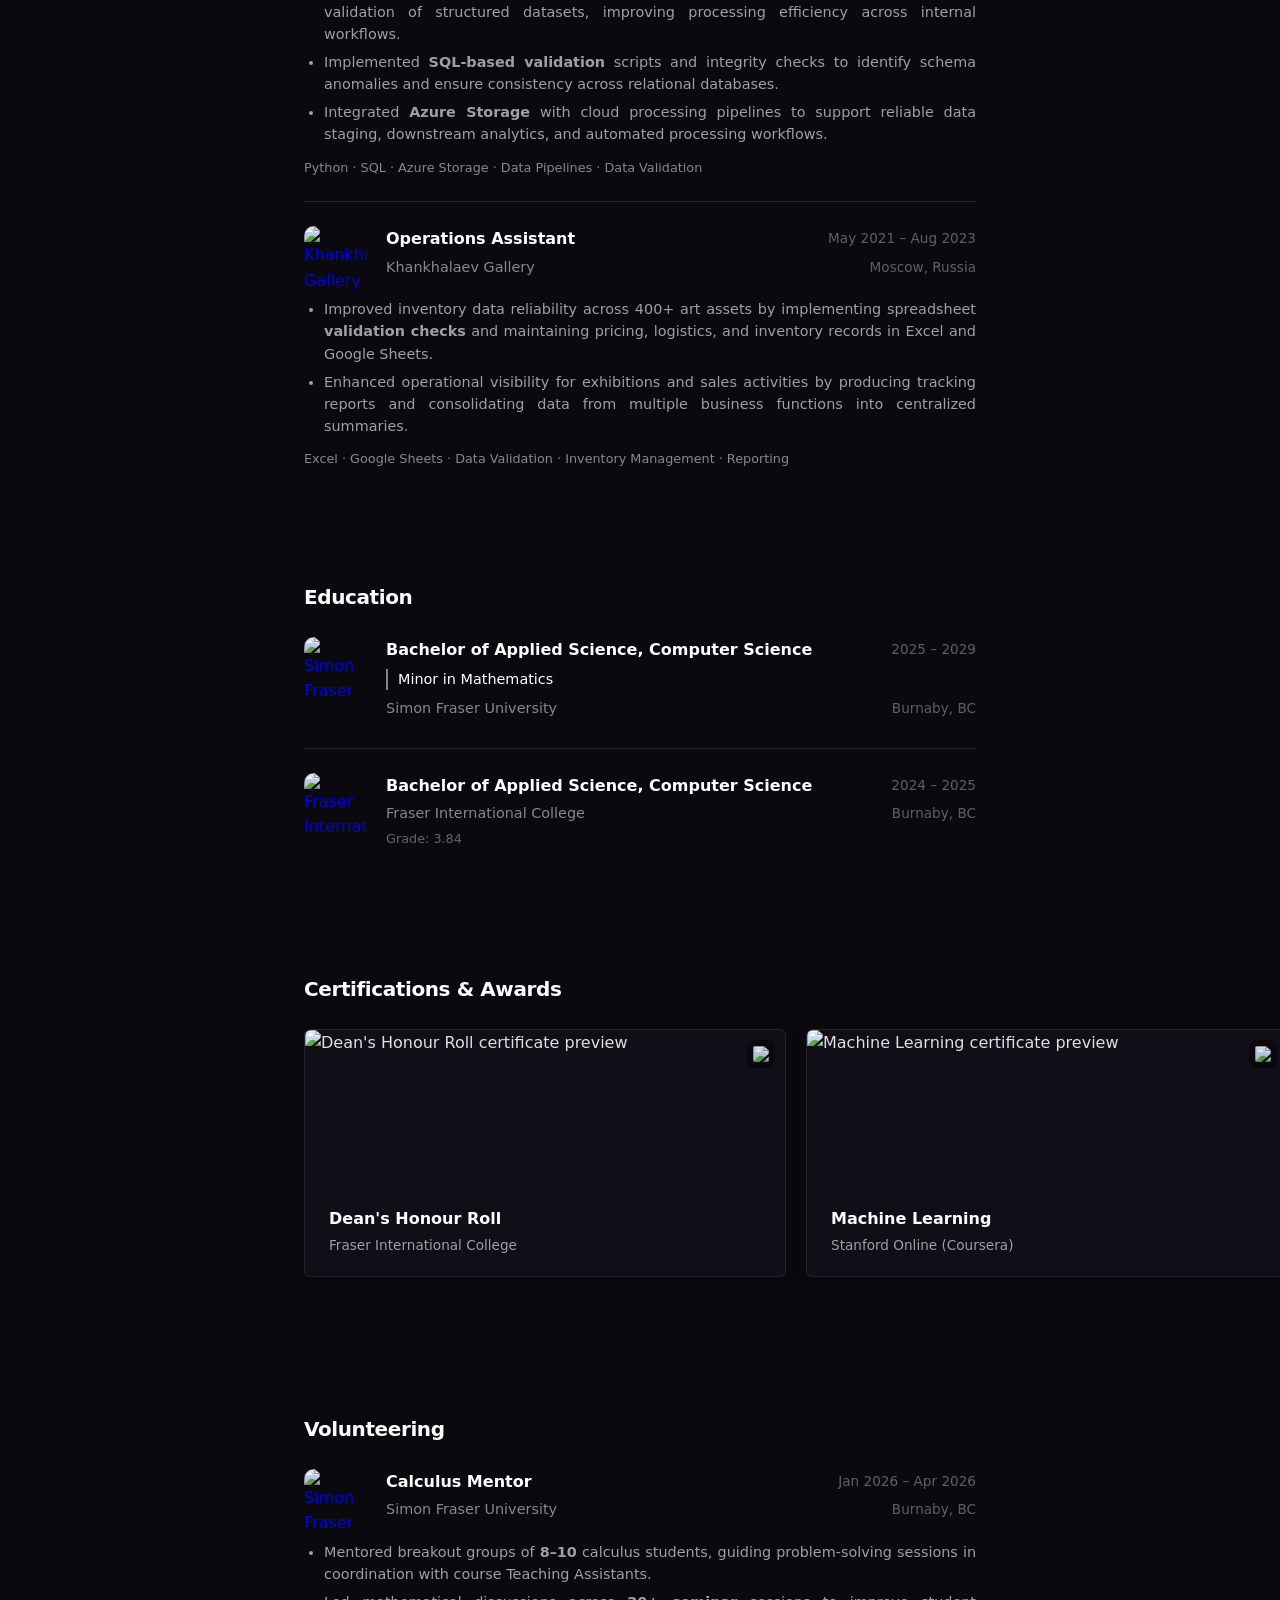
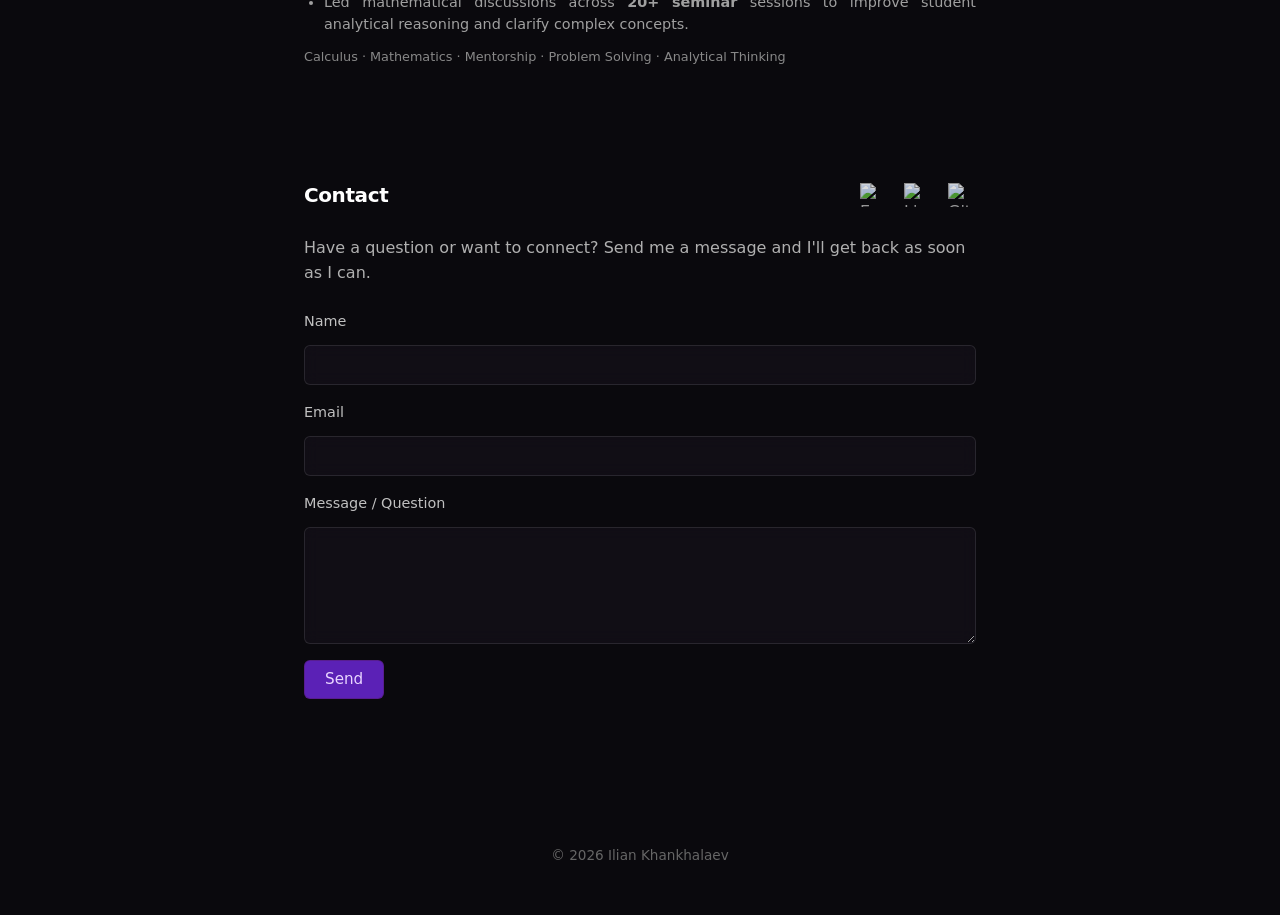
==== commit fae94510: "udpate formating on education and volunteering sections" ====
--- a/src/pages/index.html
+++ b/src/pages/index.html
@@ -346,10 +346,12 @@
                   </div>
                   <p class="exp-minor">Minor in Mathematics</p>
                   <a class="exp-company" href="https://www.sfu.ca" target="_blank" rel="noopener noreferrer">Simon Fraser University</a>
-                  <p class="exp-meta">Burnaby, BC, Canada</p>
                 </div>
               </div>
-              <div class="exp-dates">2025 – 2029</div>
+              <div class="exp-right exp-right--minor">
+                <div class="exp-dates">2025 – 2029</div>
+                <div class="exp-dates exp-location">Burnaby, BC</div>
+              </div>
             </div>
           </article>
           <article class="experience-item exp-entry">
@@ -363,10 +365,13 @@
                     <h3 class="exp-role">Bachelor of Applied Science, Computer Science</h3>
                   </div>
                   <a class="exp-company" href="https://www.fraseric.ca" target="_blank" rel="noopener noreferrer">Fraser International College</a>
-                  <p class="exp-meta">Burnaby, BC, Canada · Grade: 3.84</p>
+                  <p class="exp-meta">Grade: 3.84</p>
                 </div>
               </div>
-              <div class="exp-dates">2024 – 2025</div>
+              <div class="exp-right">
+                <div class="exp-dates">2024 – 2025</div>
+                <div class="exp-dates exp-location">Burnaby, BC</div>
+              </div>
             </div>
           </article>
         </div>
@@ -425,20 +430,21 @@
                 </a>
                 <div class="exp-titleblock">
                   <div class="exp-role-row">
-                    <h3 class="exp-role">Mentor</h3>
+                    <h3 class="exp-role">Calculus Mentor</h3>
                   </div>
                   <a class="exp-company" href="https://www.sfu.ca" target="_blank" rel="noopener noreferrer">Simon Fraser University</a>
-                  <p class="exp-meta">Education / Volunteering · Burnaby, BC, Canada</p>
                 </div>
               </div>
-              <div class="exp-dates">Jan 2026 – Present</div>
+              <div class="exp-right">
+                <div class="exp-dates">Jan 2026 – Apr 2026</div>
+                <div class="exp-dates exp-location">Burnaby, BC</div>
+              </div>
             </div>
             <ul class="exp-desc">
-              <li>Assisted students during seminars by solving and explaining calculus and foundational mathematics problems.</li>
-              <li>Supported problem-solving sessions by breaking down complex concepts into clear, step-by-step explanations.</li>
-              <li>Helped students build confidence in analytical thinking and mathematical reasoning.</li>
+              <li>Mentored breakout groups of <strong>8–10</strong> calculus students, guiding problem-solving sessions in coordination with course Teaching Assistants.</li>
+              <li>Led mathematical discussions across <strong>20+ seminar</strong> sessions to improve student analytical reasoning and clarify complex concepts.</li>
             </ul>
-            <p class="exp-skills">Calculus · Mathematics · Problem Solving · Teaching · Analytical Thinking</p>
+            <p class="exp-skills">Calculus · Mathematics · Mentorship · Problem Solving · Analytical Thinking</p>
           </article>
         </div>
       </div>
--- a/src/styles/main.css
+++ b/src/styles/main.css
@@ -2645,6 +2645,11 @@
   margin: 0;
 }
 
+/* Entries with a minor line push the company name down one block */
+.exp-right--minor .exp-location {
+  margin-top: 1.9rem;
+}
+
 .exp-meta {
   font-size: 0.8rem;
   color: #666;
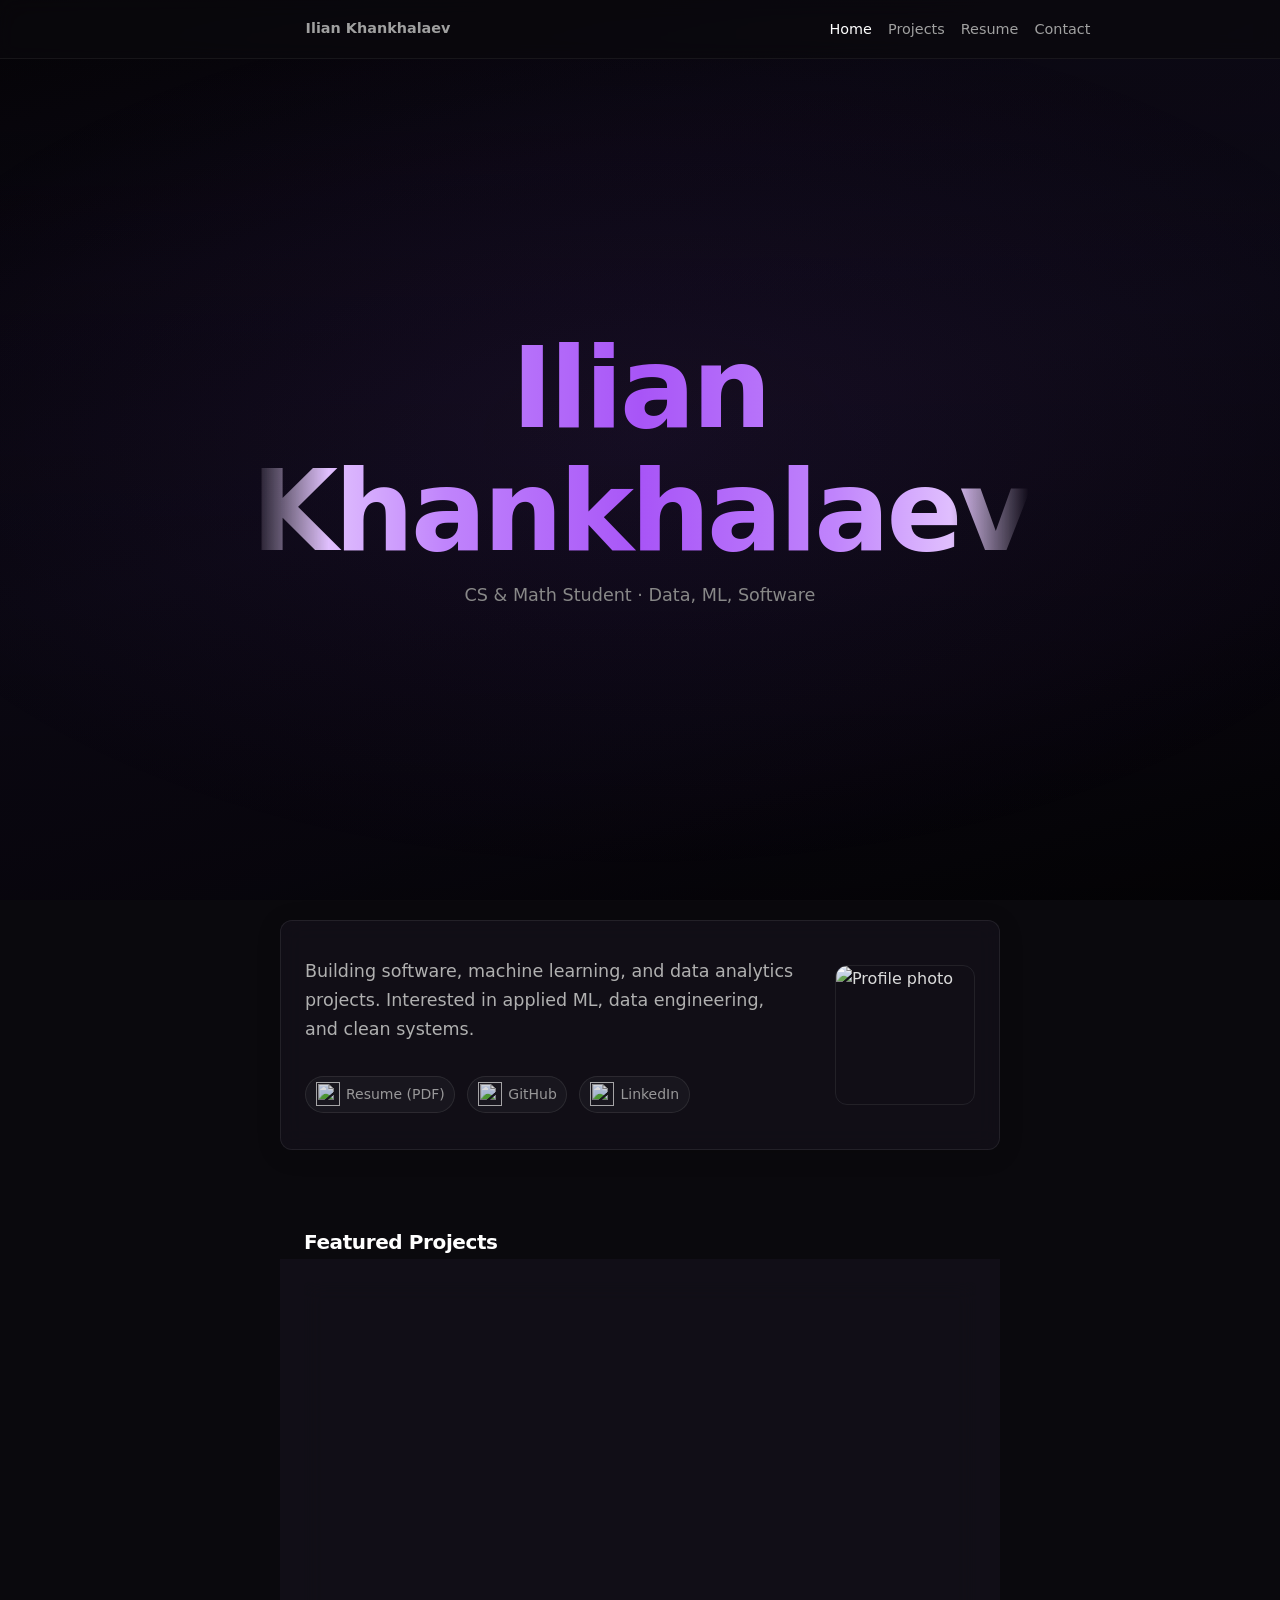
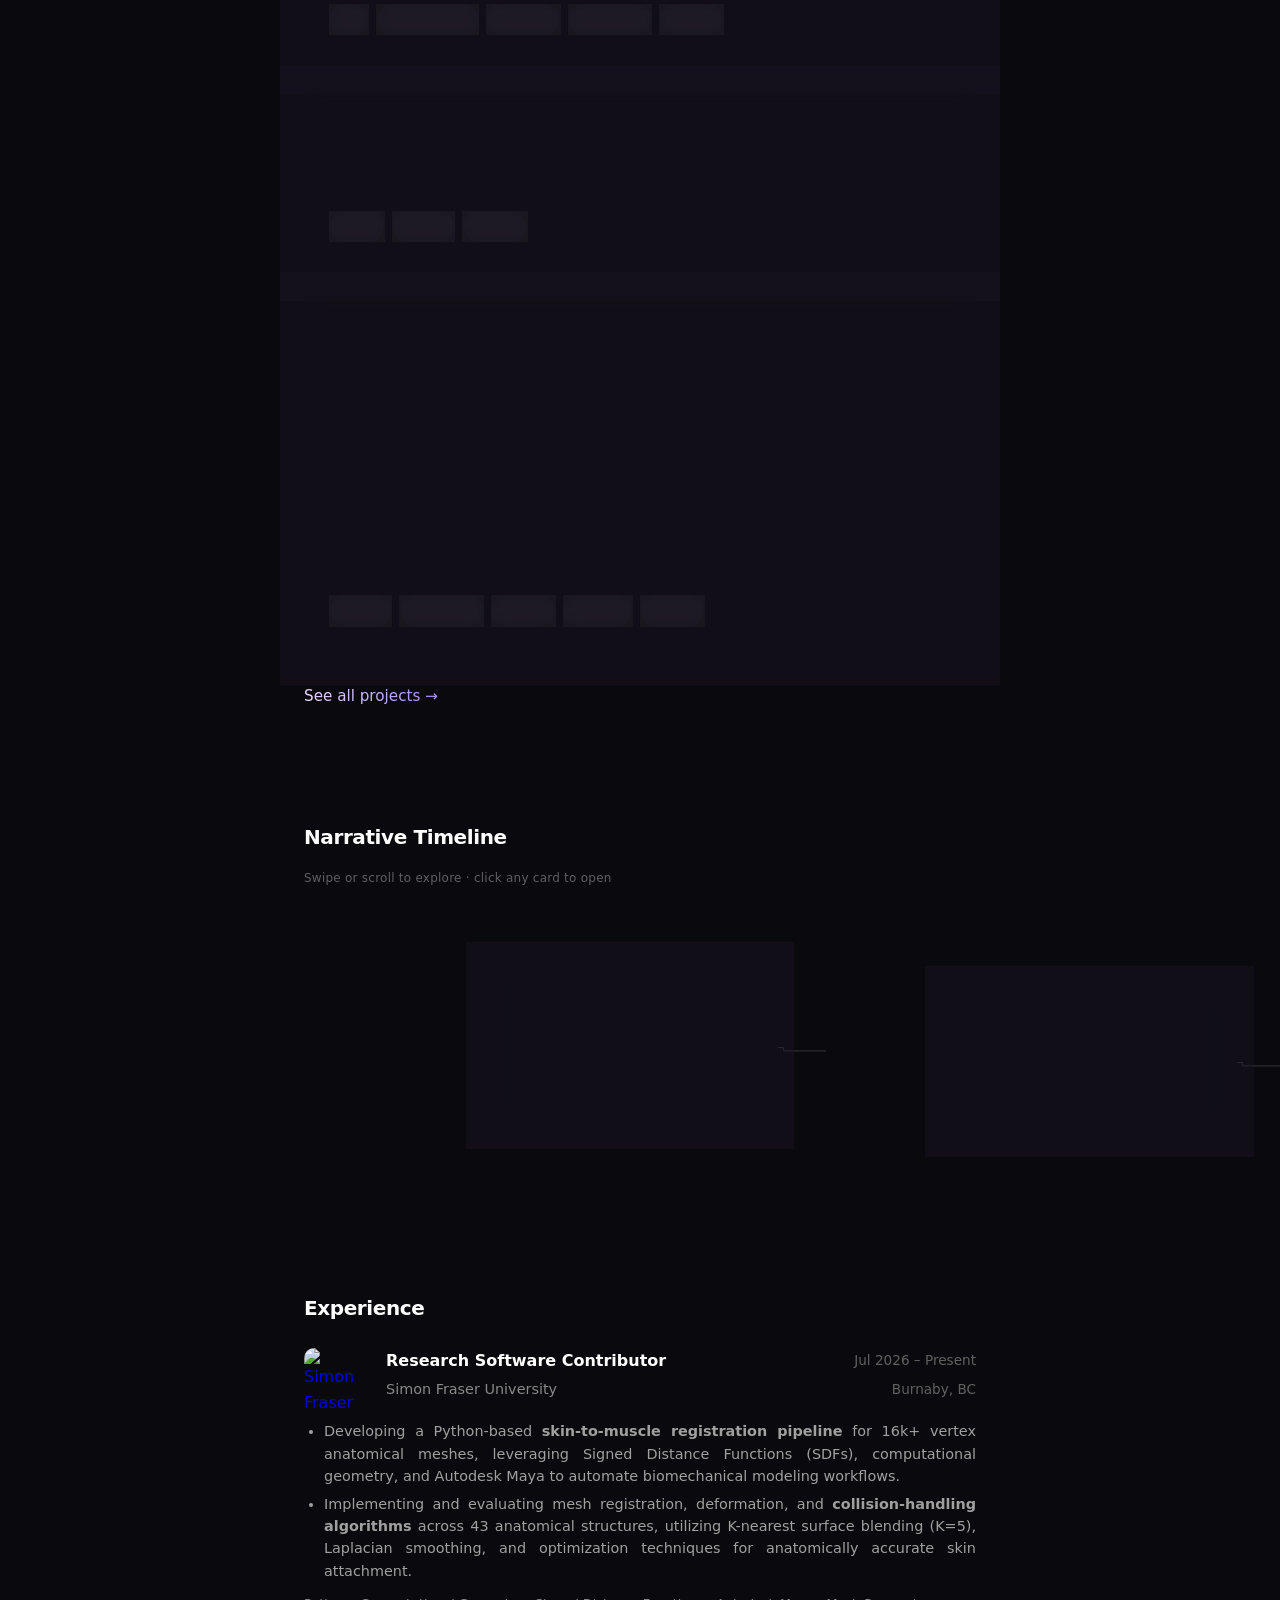
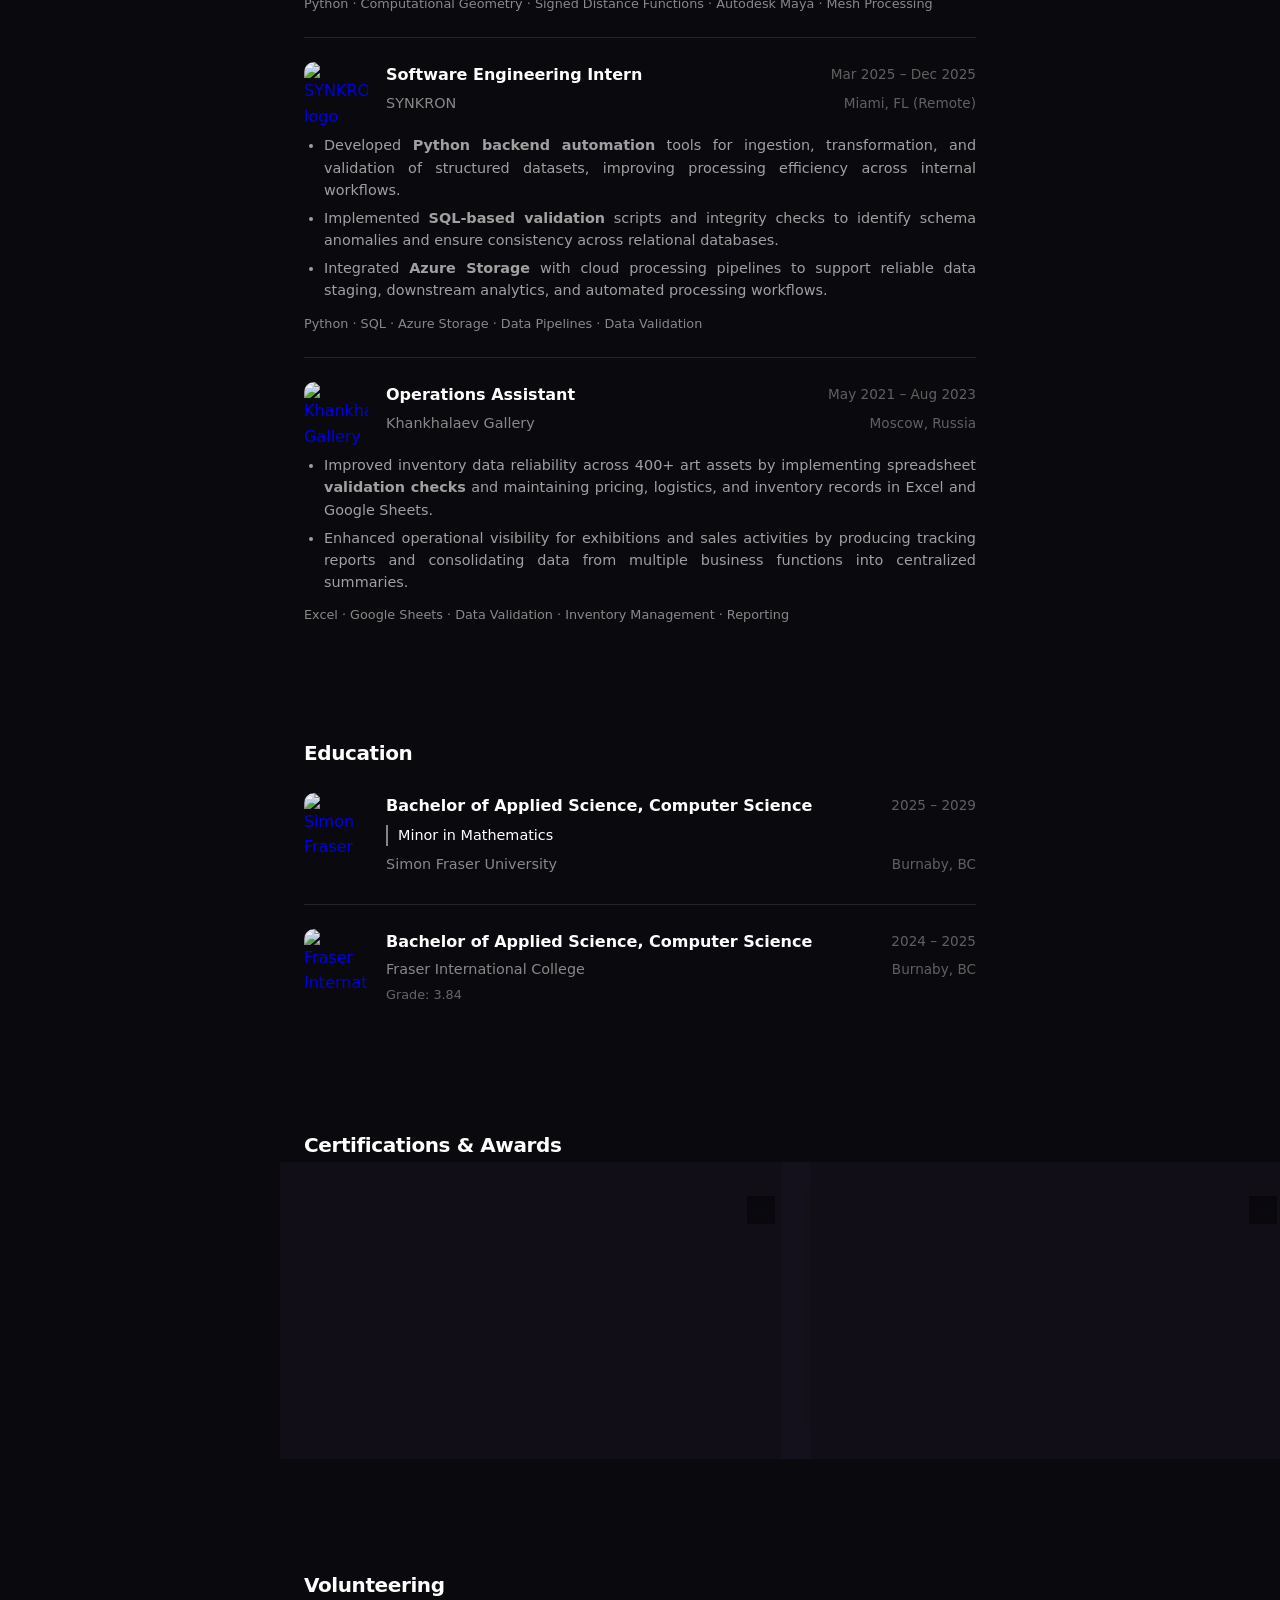
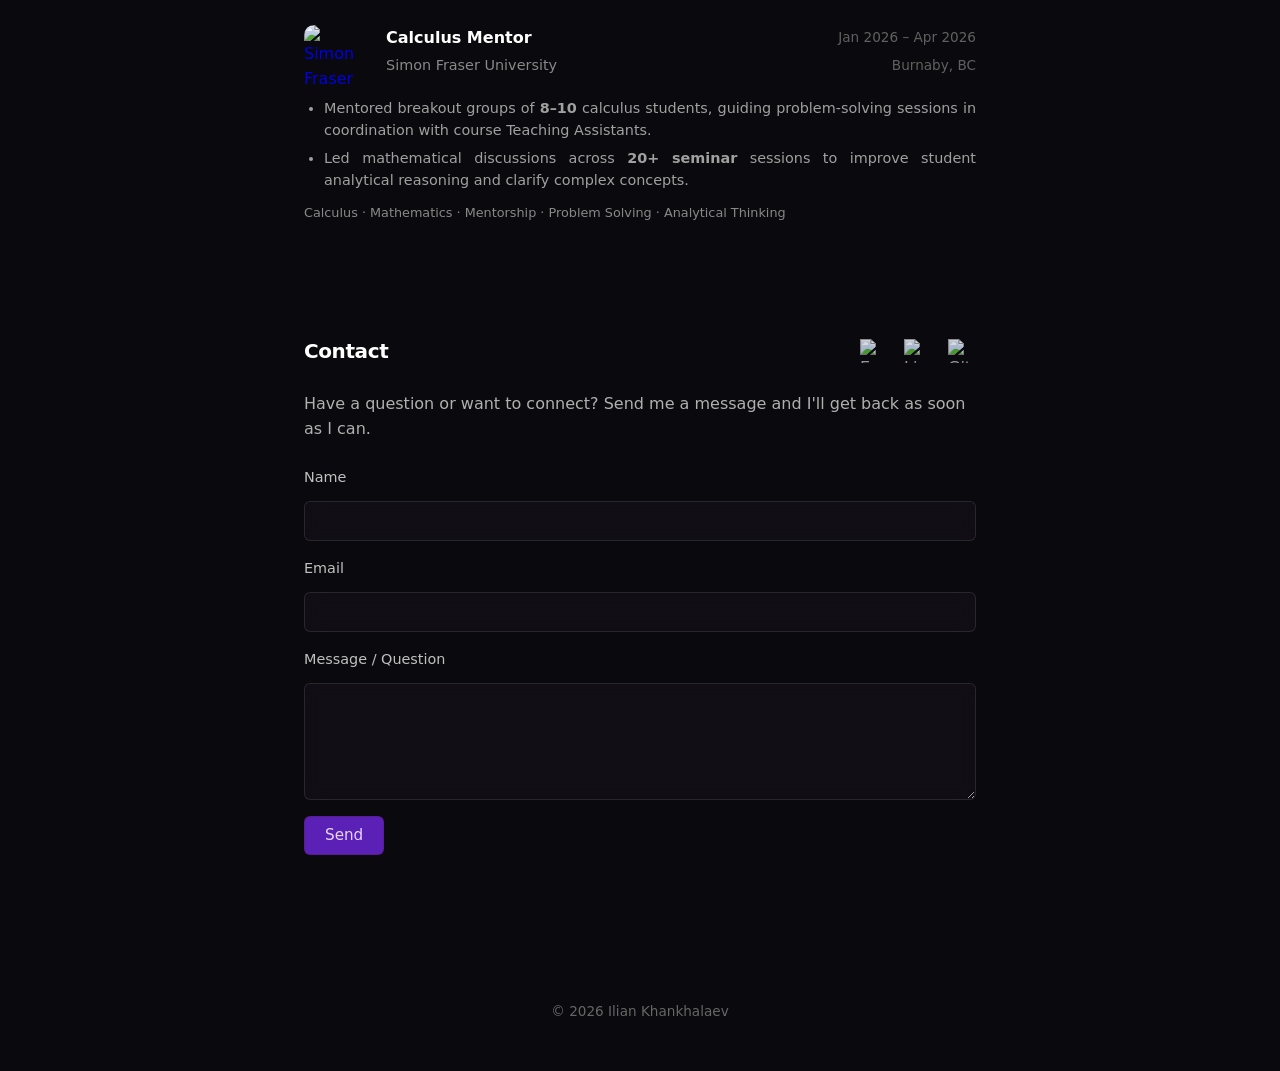
==== commit e7ccbe13: "update featured projects list: futurespend instead of arbscanner" ====
--- a/src/pages/index.html
+++ b/src/pages/index.html
@@ -98,18 +98,24 @@
               <span>FastAPI</span>
             </div>
           </a>
-          <a class="project-card" href="./projects/arbscanner.html">
+          <a class="project-card" href="./projects/futurespend.html">
+            <div class="project-card-image-wrapper">
+              <img src="../assets/projects/FutureSpend.png" alt="" class="project-card-image project-card-image--bottom" width="800" height="450" loading="lazy">
+            </div>
             <div class="project-card-labels-row">
               <div class="project-card-labels">
-                <span class="project-card-label project-card-in-progress">In Progress</span>
+                <span class="project-card-label project-card-demo">Demo</span>
               </div>
               <img src="../assets/icons/team.png" alt="" class="project-card-logo" width="24" height="24" aria-hidden="true" title="Team Project">
             </div>
-            <h3>ArbScanner</h3>
-            <p>ML-powered arbitrage scanning tool to detect and quantify opportunities across markets or instruments.</p>
+            <h3>FutureSpend</h3>
+            <p>AI-powered personal finance dashboard. Predicts upcoming spending from calendar events; 7-day forecast, insights, challenges, and AI coach.</p>
             <div class="tech-tags">
-              <span>Python</span>
-              <span>ML</span>
+              <span>Next.js</span>
+              <span>TypeScript</span>
+              <span>FastAPI</span>
+              <span>Tailwind</span>
+              <span>Gemini</span>
             </div>
           </a>
         </div>
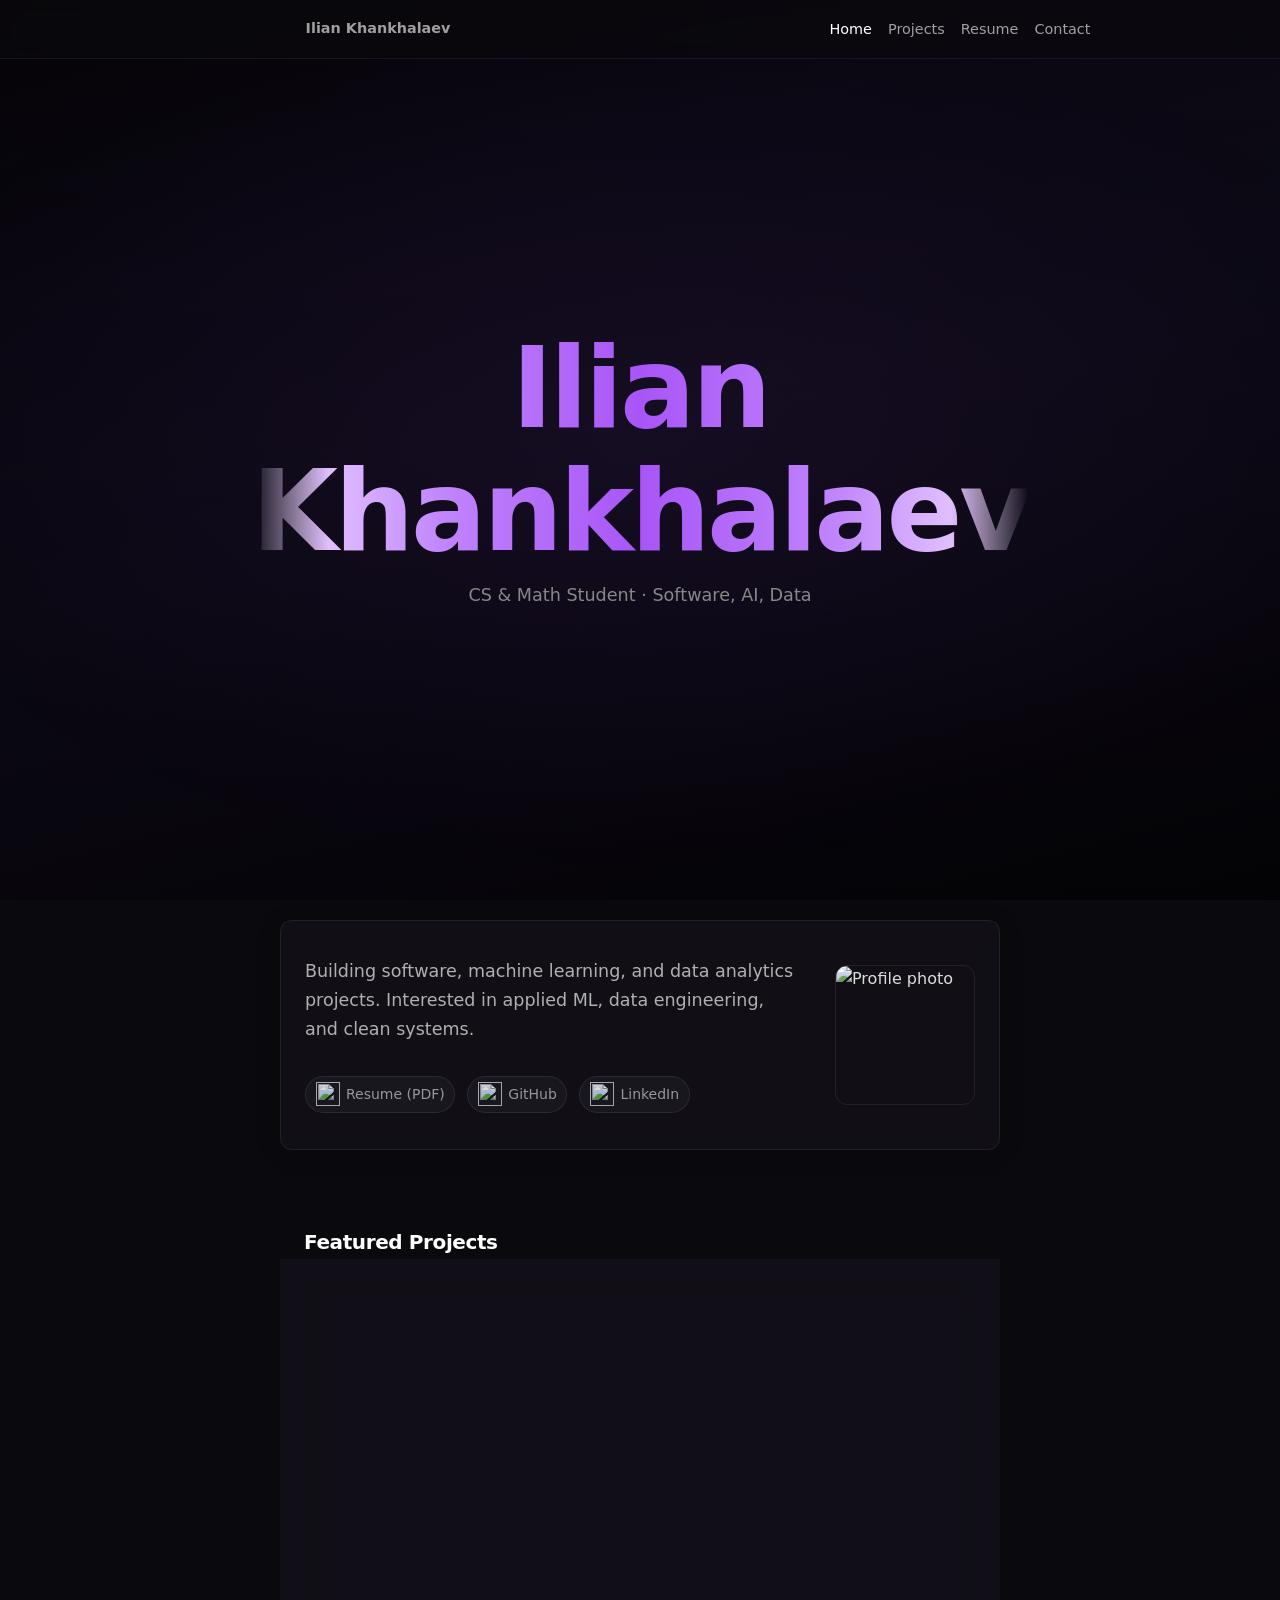
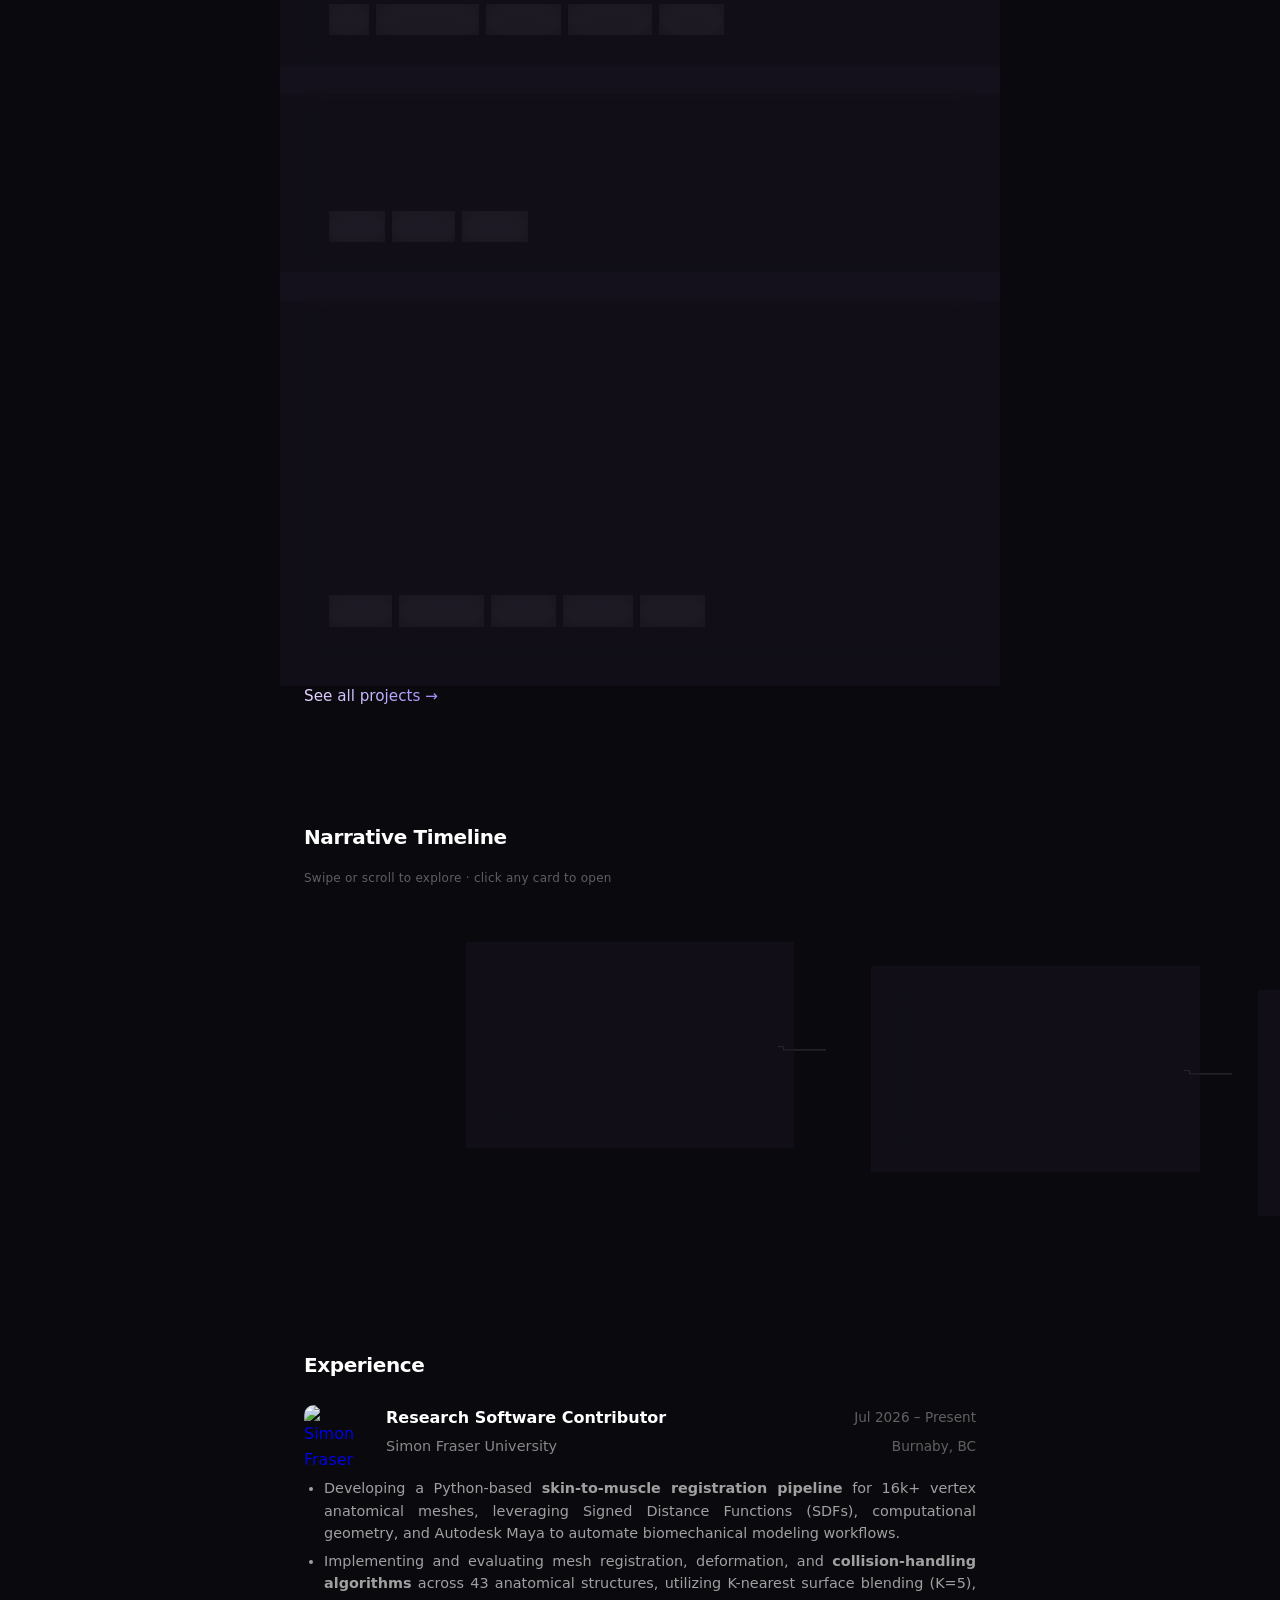
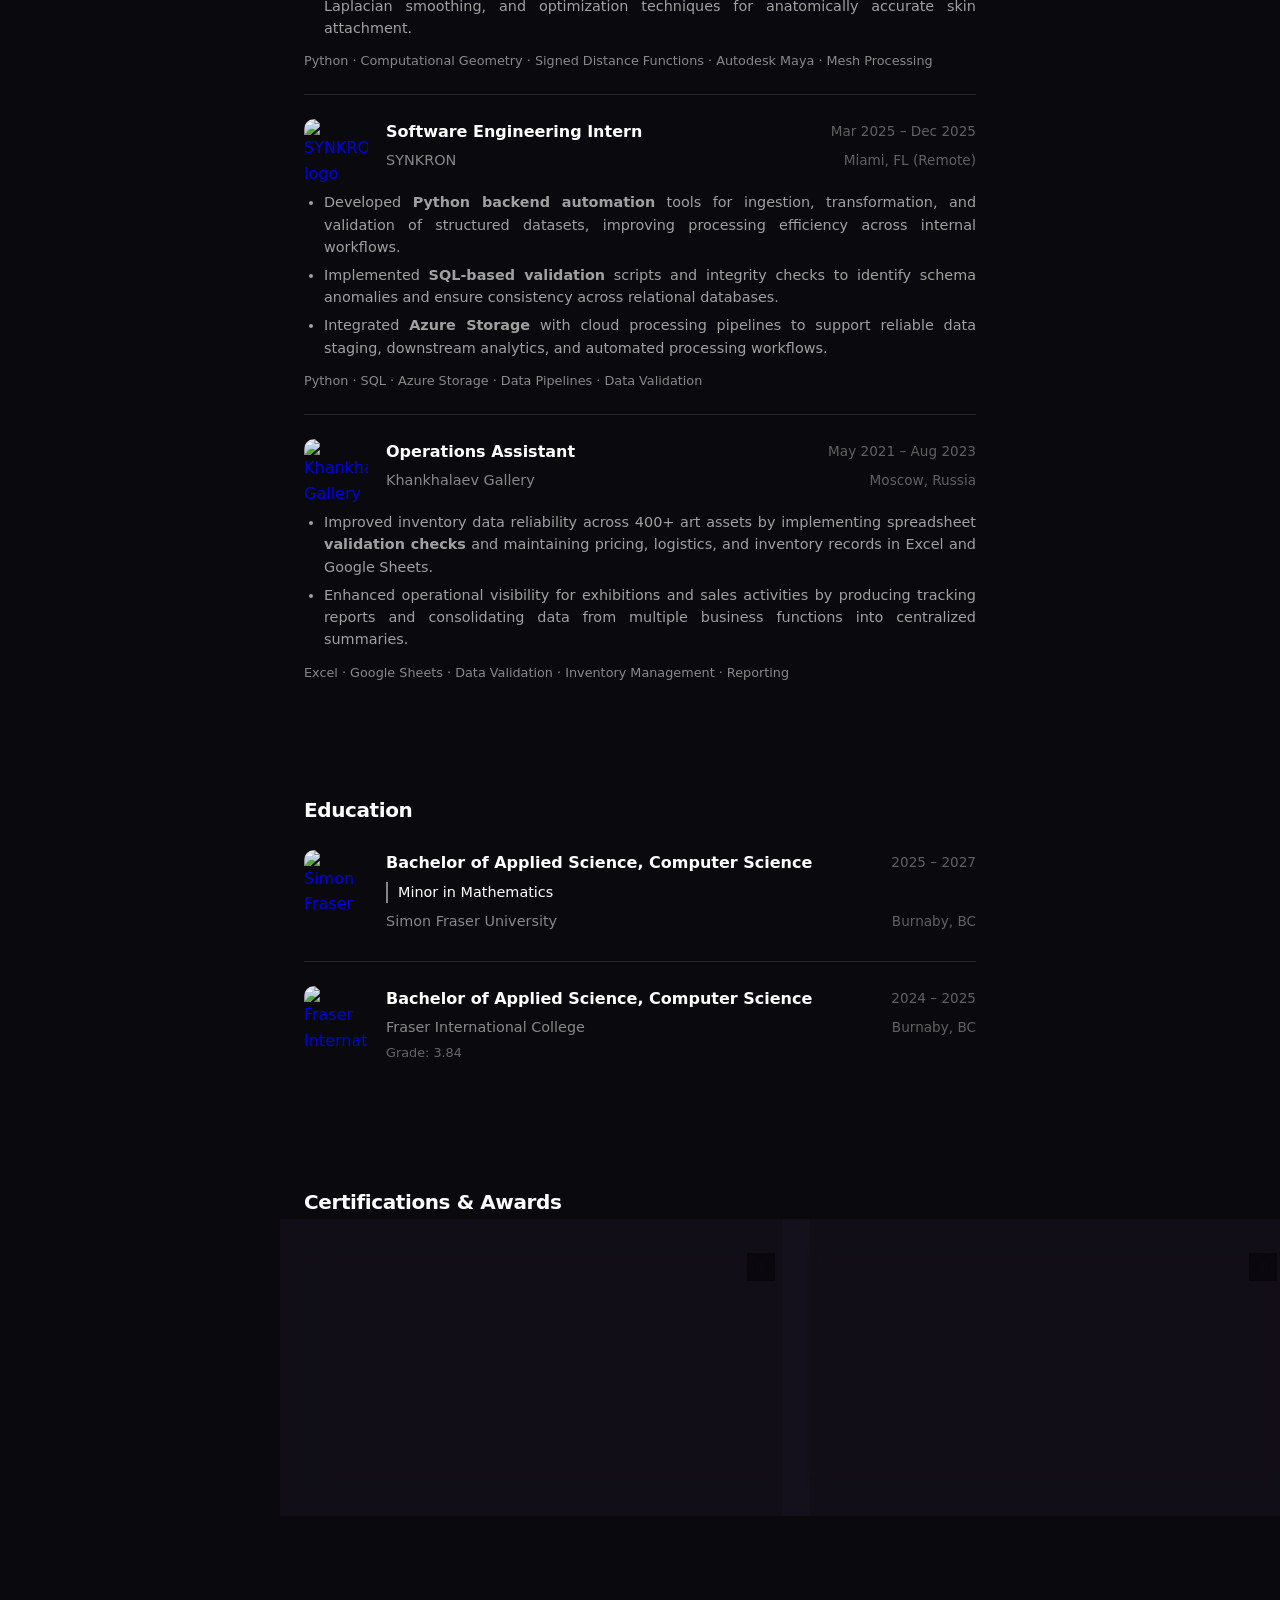
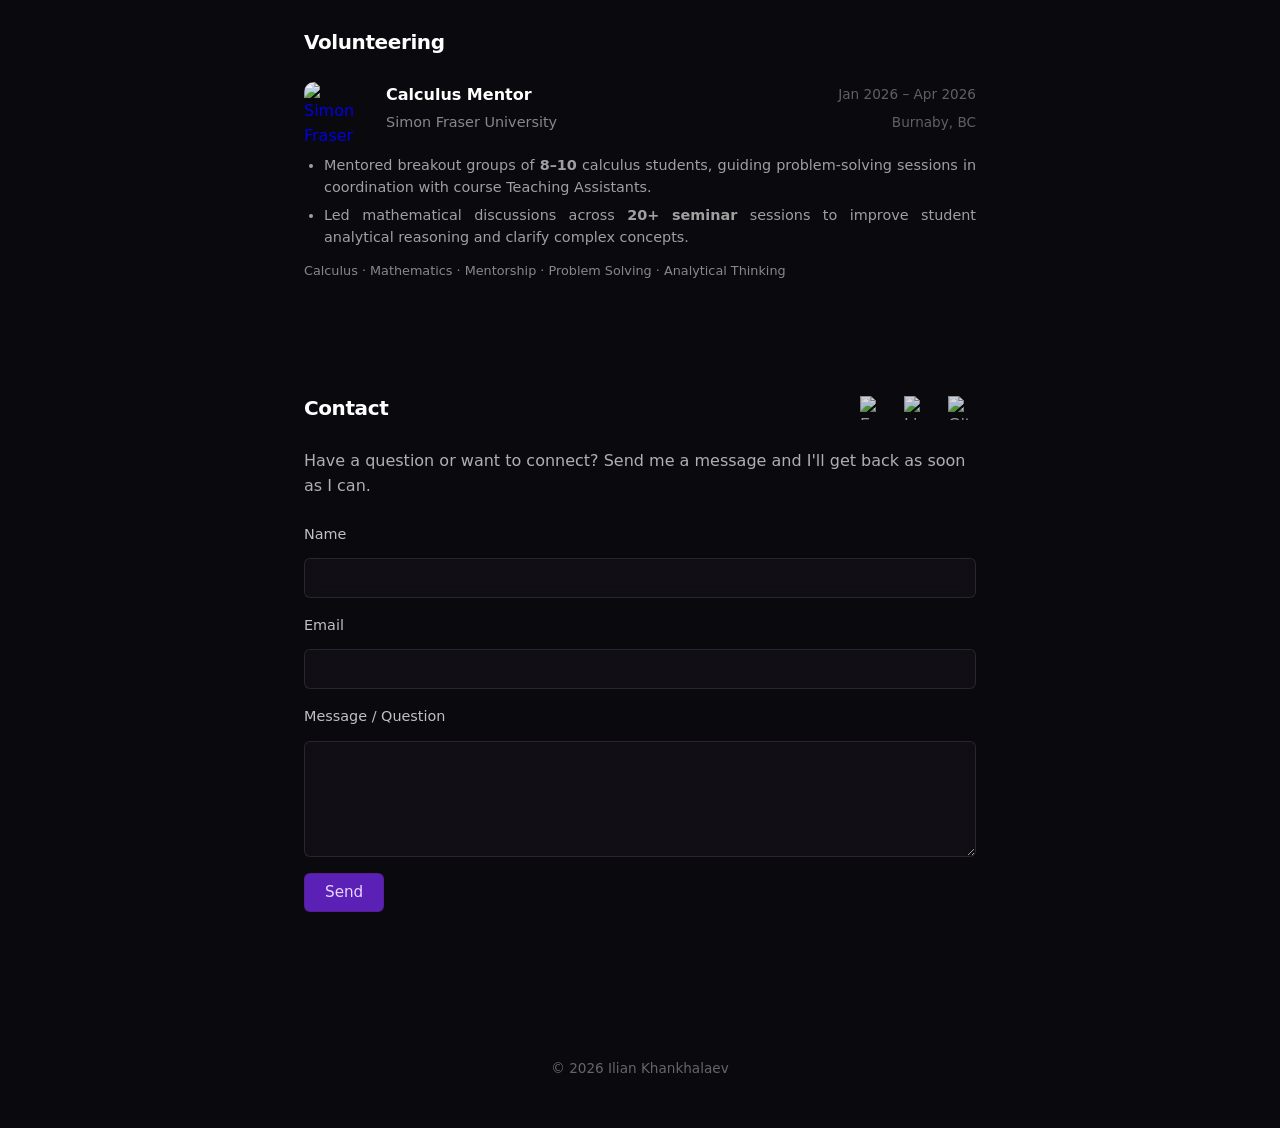
==== commit 93d3fa2d: "update narrative timeline, make small fixes" ====
--- a/src/pages/index.html
+++ b/src/pages/index.html
@@ -28,7 +28,7 @@
     <section id="hero" class="hero" aria-label="Welcome">
       <div class="hero-content">
         <h1 class="hero-name">Ilian Khankhalaev</h1>
-        <p class="hero-subtitle">CS &amp; Math Student · Data, ML, Software</p>
+        <p class="hero-subtitle">CS &amp; Math Student · Software, AI, Data</p>
       </div>
       <button type="button" class="scroll-arrow" aria-label="Scroll to content" title="Scroll to content">
         <span class="scroll-arrow-icon" aria-hidden="true"></span>
@@ -137,9 +137,9 @@
           <div class="timeline timeline-set" data-marquee-set="1">
             <div class="timeline-item">
               <a class="timeline-node" href="./narrative/gallery.html">
-                <h3 class="timeline-node-title">Khankhalaev Gallery (First real-world data)</h3>
-                <p class="timeline-node-subtitle">Pricing • budgets • logistics • operations</p>
-                <p class="timeline-node-note">Structured decisions before I called it &lsquo;data&rsquo;.</p>
+                <h3 class="timeline-node-title">Operations &amp; Analytics</h3>
+                <p class="timeline-node-subtitle">Khankhalaev Gallery<br>Pricing • logistics • operations<br>First experience solving real problems with data.</p>
+                <p class="timeline-node-note">Built a practical mindset.</p>
               </a>
               <div class="timeline-connector" aria-hidden="true">
                 <svg class="timeline-connector-line" viewBox="0 0 86 20" fill="none" stroke="currentColor" stroke-width="1.5" stroke-linecap="round" stroke-linejoin="round">
@@ -149,9 +149,9 @@
             </div>
             <div class="timeline-item">
               <a class="timeline-node" href="./narrative/sfu.html">
-                <h3 class="timeline-node-title">Computer Science + Math (SFU)</h3>
-                <p class="timeline-node-subtitle">Foundations: algorithms • probability • optimization</p>
-                <p class="timeline-node-note">Turned intuition into theory.</p>
+                <h3 class="timeline-node-title">Computer Science</h3>
+                <p class="timeline-node-subtitle">Simon Fraser University<br>CS + Mathematics<br>Algorithms • systems • software engineering.</p>
+                <p class="timeline-node-note">Turned intuition into engineering.</p>
               </a>
               <div class="timeline-connector" aria-hidden="true">
                 <svg class="timeline-connector-line" viewBox="0 0 86 20" fill="none" stroke="currentColor" stroke-width="1.5" stroke-linecap="round" stroke-linejoin="round">
@@ -161,9 +161,21 @@
             </div>
             <div class="timeline-item">
               <a class="timeline-node" href="./narrative/synkron.html">
-                <h3 class="timeline-node-title">Synkron (Operational AI Partner)</h3>
-                <p class="timeline-node-subtitle">Analytics • automation • cross-functional delivery</p>
-                <p class="timeline-node-note">Moved ML insights into daily decisions.</p>
+                <h3 class="timeline-node-title">Software Engineering Internship</h3>
+                <p class="timeline-node-subtitle">SYNKRON<br>Backend • cloud • Azure<br>Built automation tools and processing pipelines.</p>
+                <p class="timeline-node-note">Learned production software.</p>
+              </a>
+              <div class="timeline-connector" aria-hidden="true">
+                <svg class="timeline-connector-line" viewBox="0 0 86 20" fill="none" stroke="currentColor" stroke-width="1.5" stroke-linecap="round" stroke-linejoin="round">
+                  <path d="M 0 10 L 10 10 L 10 16 L 86 16" />
+                </svg>
+              </div>
+            </div>
+            <div class="timeline-item">
+              <a class="timeline-node" href="./narrative/research.html">
+                <h3 class="timeline-node-title">Research</h3>
+                <p class="timeline-node-subtitle">Research Software Contributor (SFU)<br>Computational geometry<br>Mesh registration &amp; biomechanics.</p>
+                <p class="timeline-node-note">Engineering meets research.</p>
               </a>
               <div class="timeline-connector" aria-hidden="true">
                 <svg class="timeline-connector-line" viewBox="0 0 86 20" fill="none" stroke="currentColor" stroke-width="1.5" stroke-linecap="round" stroke-linejoin="round">
@@ -173,9 +185,9 @@
             </div>
             <div class="timeline-item">
               <a class="timeline-node" href="./narrative/projects.html">
-                <h3 class="timeline-node-title">Projects (ML + Software)</h3>
-                <p class="timeline-node-subtitle">Pipelines • evaluation • product thinking</p>
-                <p class="timeline-node-note">Built artifacts informed by real-world constraints.</p>
+                <h3 class="timeline-node-title">Cloud &amp; AI Systems</h3>
+                <p class="timeline-node-subtitle">Projects &amp; Microsoft AI Hackathon<br>Cloud • AI • distributed systems<br>Built AegisOps — Grand Champion at Microsoft HQ.</p>
+                <p class="timeline-node-note">Building systems at scale.</p>
               </a>
               <div class="timeline-connector" aria-hidden="true">
                 <svg class="timeline-connector-line" viewBox="0 0 86 20" fill="none" stroke="currentColor" stroke-width="1.5" stroke-linecap="round" stroke-linejoin="round">
@@ -185,18 +197,18 @@
             </div>
             <div class="timeline-item">
               <a class="timeline-node" href="./narrative/next.html">
-                <h3 class="timeline-node-title">Next: ML / Data / Software Roles</h3>
-                <p class="timeline-node-subtitle">Internships / Co-op opportunities</p>
-                <p class="timeline-node-note">Looking for impact-driven teams.</p>
+                <h3 class="timeline-node-title">Current Focus</h3>
+                <p class="timeline-node-subtitle">Software Engineering<br>Cloud • AI • backend<br>Looking for Software Engineering internships.</p>
+                <p class="timeline-node-note">Building impactful software.</p>
               </a>
             </div>
           </div>
           <div class="timeline timeline-set timeline-set-duplicate" aria-hidden="true" data-marquee-set="2">
             <div class="timeline-item">
               <a class="timeline-node" href="./narrative/gallery.html" tabindex="-1">
-                <h3 class="timeline-node-title">Khankhalaev Gallery (First real-world data)</h3>
-                <p class="timeline-node-subtitle">Pricing • budgets • logistics • operations</p>
-                <p class="timeline-node-note">Structured decisions before I called it &lsquo;data&rsquo;.</p>
+                <h3 class="timeline-node-title">Operations &amp; Analytics</h3>
+                <p class="timeline-node-subtitle">Khankhalaev Gallery<br>Pricing • logistics • operations<br>First experience solving real problems with data.</p>
+                <p class="timeline-node-note">Built a practical mindset.</p>
               </a>
               <div class="timeline-connector" aria-hidden="true">
                 <svg class="timeline-connector-line" viewBox="0 0 86 20" fill="none" stroke="currentColor" stroke-width="1.5" stroke-linecap="round" stroke-linejoin="round">
@@ -206,9 +218,9 @@
             </div>
             <div class="timeline-item">
               <a class="timeline-node" href="./narrative/sfu.html" tabindex="-1">
-                <h3 class="timeline-node-title">Computer Science + Math (SFU)</h3>
-                <p class="timeline-node-subtitle">Foundations: algorithms • probability • optimization</p>
-                <p class="timeline-node-note">Turned intuition into theory.</p>
+                <h3 class="timeline-node-title">Computer Science</h3>
+                <p class="timeline-node-subtitle">Simon Fraser University<br>CS + Mathematics<br>Algorithms • systems • software engineering.</p>
+                <p class="timeline-node-note">Turned intuition into engineering.</p>
               </a>
               <div class="timeline-connector" aria-hidden="true">
                 <svg class="timeline-connector-line" viewBox="0 0 86 20" fill="none" stroke="currentColor" stroke-width="1.5" stroke-linecap="round" stroke-linejoin="round">
@@ -218,9 +230,21 @@
             </div>
             <div class="timeline-item">
               <a class="timeline-node" href="./narrative/synkron.html" tabindex="-1">
-                <h3 class="timeline-node-title">Synkron (Operational AI Partner)</h3>
-                <p class="timeline-node-subtitle">Analytics • automation • cross-functional delivery</p>
-                <p class="timeline-node-note">Moved ML insights into daily decisions.</p>
+                <h3 class="timeline-node-title">Software Engineering Internship</h3>
+                <p class="timeline-node-subtitle">SYNKRON<br>Backend • cloud • Azure<br>Built automation tools and processing pipelines.</p>
+                <p class="timeline-node-note">Learned production software.</p>
+              </a>
+              <div class="timeline-connector" aria-hidden="true">
+                <svg class="timeline-connector-line" viewBox="0 0 86 20" fill="none" stroke="currentColor" stroke-width="1.5" stroke-linecap="round" stroke-linejoin="round">
+                  <path d="M 0 10 L 10 10 L 10 16 L 86 16" />
+                </svg>
+              </div>
+            </div>
+            <div class="timeline-item">
+              <a class="timeline-node" href="./narrative/research.html" tabindex="-1">
+                <h3 class="timeline-node-title">Research</h3>
+                <p class="timeline-node-subtitle">Research Software Contributor (SFU)<br>Computational geometry<br>Mesh registration &amp; biomechanics.</p>
+                <p class="timeline-node-note">Engineering meets research.</p>
               </a>
               <div class="timeline-connector" aria-hidden="true">
                 <svg class="timeline-connector-line" viewBox="0 0 86 20" fill="none" stroke="currentColor" stroke-width="1.5" stroke-linecap="round" stroke-linejoin="round">
@@ -230,9 +254,9 @@
             </div>
             <div class="timeline-item">
               <a class="timeline-node" href="./narrative/projects.html" tabindex="-1">
-                <h3 class="timeline-node-title">Projects (ML + Software)</h3>
-                <p class="timeline-node-subtitle">Pipelines • evaluation • product thinking</p>
-                <p class="timeline-node-note">Built artifacts informed by real-world constraints.</p>
+                <h3 class="timeline-node-title">Cloud &amp; AI Systems</h3>
+                <p class="timeline-node-subtitle">Projects &amp; Microsoft AI Hackathon<br>Cloud • AI • distributed systems<br>Built AegisOps — Grand Champion at Microsoft HQ.</p>
+                <p class="timeline-node-note">Building systems at scale.</p>
               </a>
               <div class="timeline-connector" aria-hidden="true">
                 <svg class="timeline-connector-line" viewBox="0 0 86 20" fill="none" stroke="currentColor" stroke-width="1.5" stroke-linecap="round" stroke-linejoin="round">
@@ -242,9 +266,9 @@
             </div>
             <div class="timeline-item">
               <a class="timeline-node" href="./narrative/next.html" tabindex="-1">
-                <h3 class="timeline-node-title">Next: ML / Data / Software Roles</h3>
-                <p class="timeline-node-subtitle">Internships / Co-op opportunities</p>
-                <p class="timeline-node-note">Looking for impact-driven teams.</p>
+                <h3 class="timeline-node-title">Current Focus</h3>
+                <p class="timeline-node-subtitle">Software Engineering<br>Cloud • AI • backend<br>Looking for Software Engineering internships.</p>
+                <p class="timeline-node-note">Building impactful software.</p>
               </a>
             </div>
           </div>
@@ -355,7 +379,7 @@
                 </div>
               </div>
               <div class="exp-right exp-right--minor">
-                <div class="exp-dates">2025 – 2029</div>
+                <div class="exp-dates">2025 – 2027</div>
                 <div class="exp-dates exp-location">Burnaby, BC</div>
               </div>
             </div>
--- a/src/styles/main.css
+++ b/src/styles/main.css
@@ -864,6 +864,10 @@
   margin-top: 6rem;
 }
 
+.timeline-item:nth-of-type(6) {
+  margin-top: 7.5rem;
+}
+
 .timeline-item:last-child {
   margin-right: 9rem;
 }
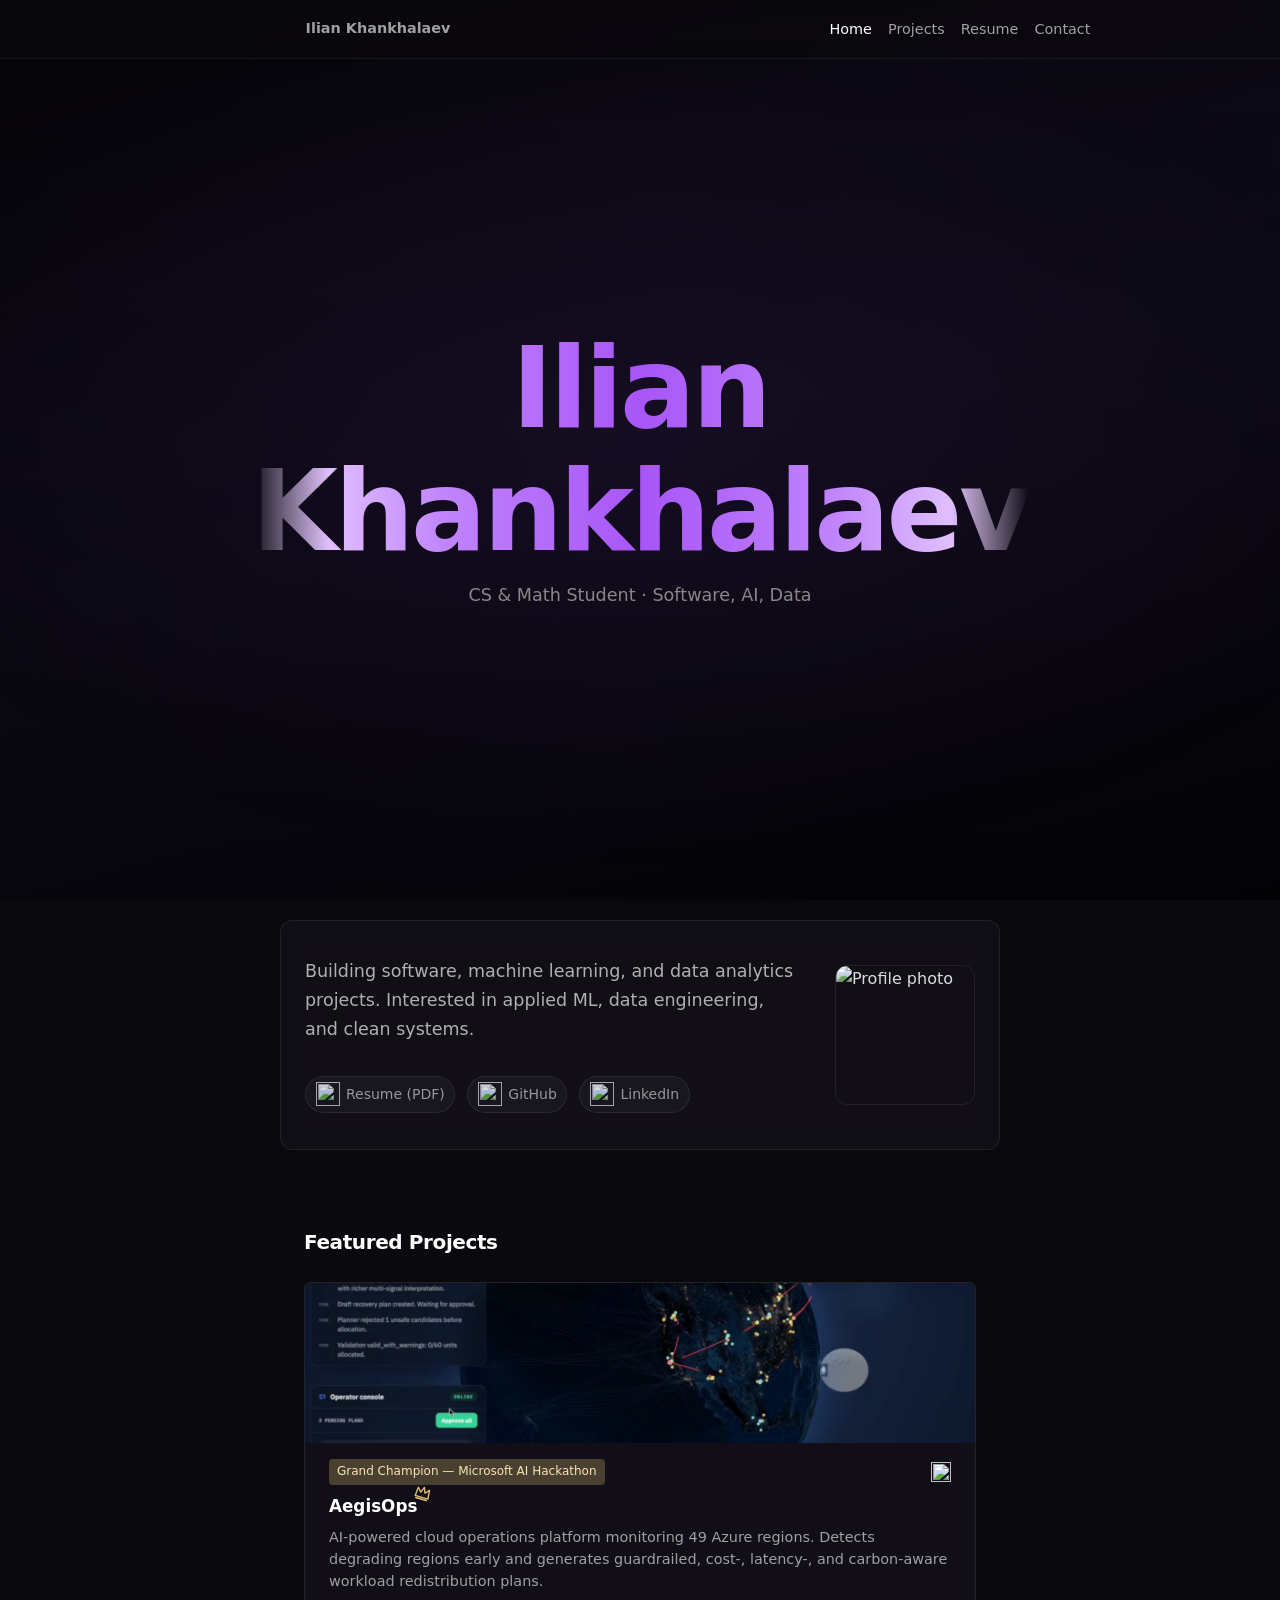
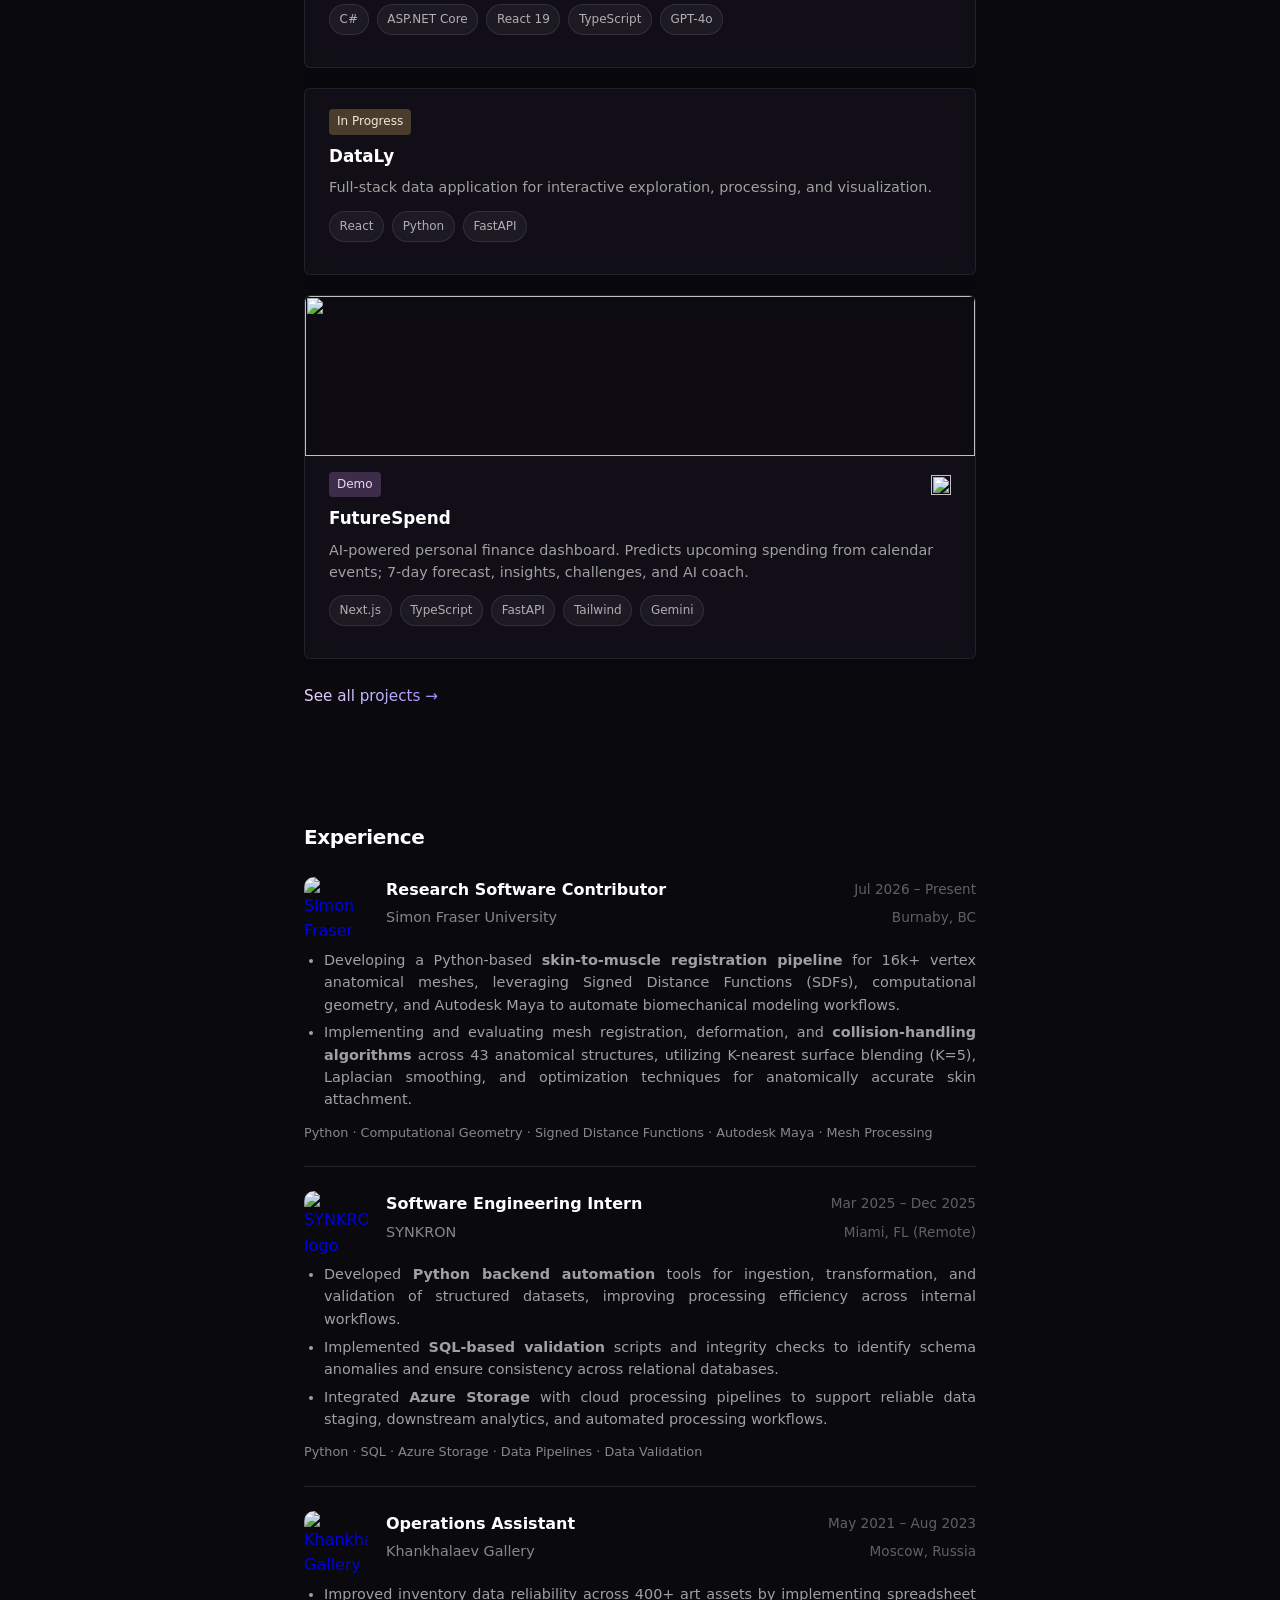
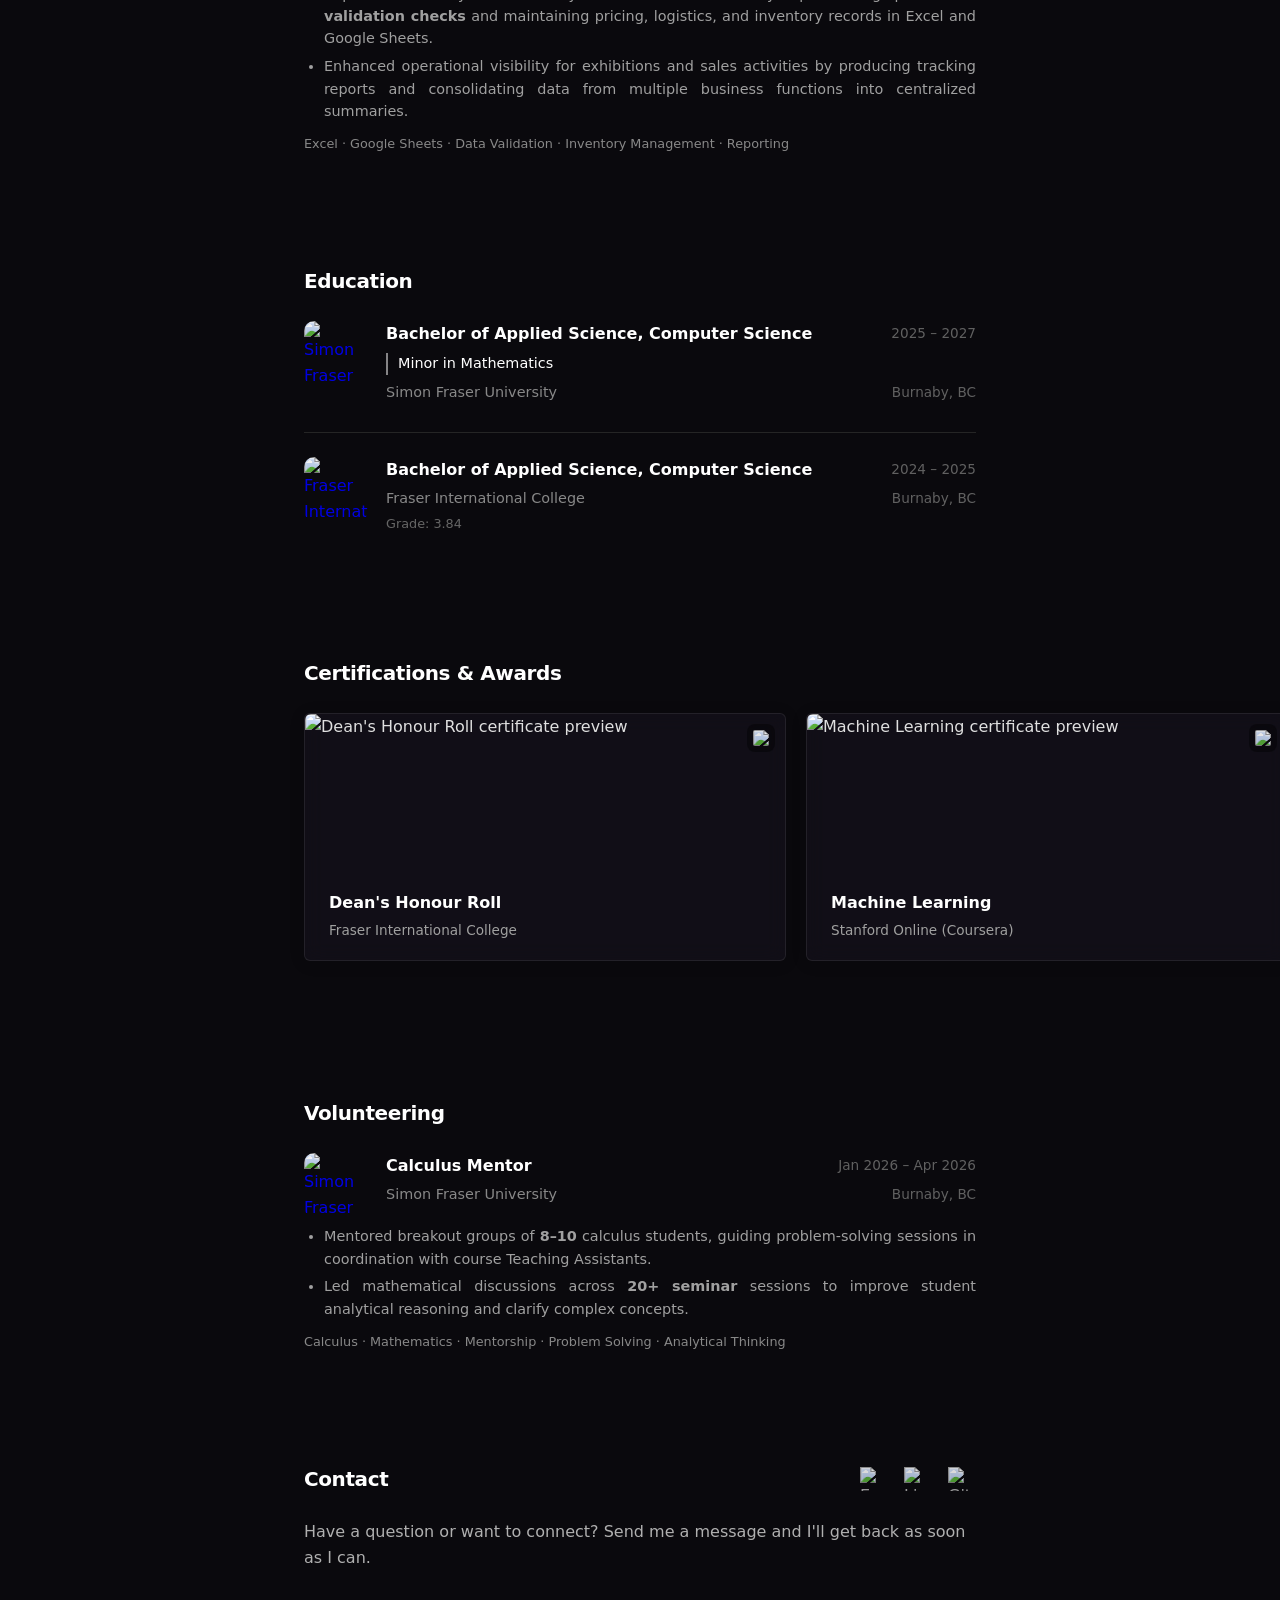
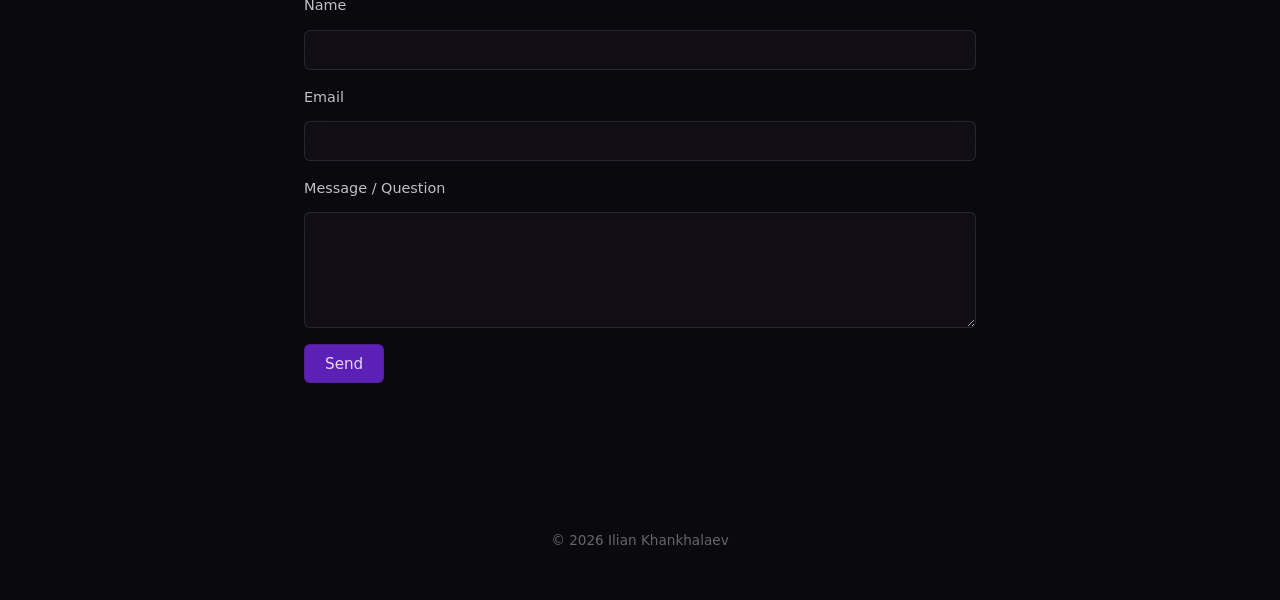
==== commit a4b60693: "remove narrative timeline section" ====
--- a/src/pages/index.html
+++ b/src/pages/index.html
@@ -125,158 +125,6 @@
       </div>
     </section>
 
-    <!-- Narrative Timeline / My Path -->
-    <section id="timeline" class="section timeline-section reveal">
-      <div class="container">
-        <h2 class="section-title type-on-scroll">Narrative Timeline</h2>
-        <p class="timeline-hint" aria-hidden="true">Swipe or scroll to explore · click any card to open</p>
-      </div>
-      <div class="timeline-marquee-wrap">
-      <div class="timeline-marquee" aria-label="Narrative timeline">
-        <div class="timeline-track">
-          <div class="timeline timeline-set" data-marquee-set="1">
-            <div class="timeline-item">
-              <a class="timeline-node" href="./narrative/gallery.html">
-                <h3 class="timeline-node-title">Operations &amp; Analytics</h3>
-                <p class="timeline-node-subtitle">Khankhalaev Gallery<br>Pricing • logistics • operations<br>First experience solving real problems with data.</p>
-                <p class="timeline-node-note">Built a practical mindset.</p>
-              </a>
-              <div class="timeline-connector" aria-hidden="true">
-                <svg class="timeline-connector-line" viewBox="0 0 86 20" fill="none" stroke="currentColor" stroke-width="1.5" stroke-linecap="round" stroke-linejoin="round">
-                  <path d="M 0 10 L 10 10 L 10 16 L 86 16" />
-                </svg>
-              </div>
-            </div>
-            <div class="timeline-item">
-              <a class="timeline-node" href="./narrative/sfu.html">
-                <h3 class="timeline-node-title">Computer Science</h3>
-                <p class="timeline-node-subtitle">Simon Fraser University<br>CS + Mathematics<br>Algorithms • systems • software engineering.</p>
-                <p class="timeline-node-note">Turned intuition into engineering.</p>
-              </a>
-              <div class="timeline-connector" aria-hidden="true">
-                <svg class="timeline-connector-line" viewBox="0 0 86 20" fill="none" stroke="currentColor" stroke-width="1.5" stroke-linecap="round" stroke-linejoin="round">
-                  <path d="M 0 10 L 10 10 L 10 16 L 86 16" />
-                </svg>
-              </div>
-            </div>
-            <div class="timeline-item">
-              <a class="timeline-node" href="./narrative/synkron.html">
-                <h3 class="timeline-node-title">Software Engineering Internship</h3>
-                <p class="timeline-node-subtitle">SYNKRON<br>Backend • cloud • Azure<br>Built automation tools and processing pipelines.</p>
-                <p class="timeline-node-note">Learned production software.</p>
-              </a>
-              <div class="timeline-connector" aria-hidden="true">
-                <svg class="timeline-connector-line" viewBox="0 0 86 20" fill="none" stroke="currentColor" stroke-width="1.5" stroke-linecap="round" stroke-linejoin="round">
-                  <path d="M 0 10 L 10 10 L 10 16 L 86 16" />
-                </svg>
-              </div>
-            </div>
-            <div class="timeline-item">
-              <a class="timeline-node" href="./narrative/research.html">
-                <h3 class="timeline-node-title">Research</h3>
-                <p class="timeline-node-subtitle">Research Software Contributor (SFU)<br>Computational geometry<br>Mesh registration &amp; biomechanics.</p>
-                <p class="timeline-node-note">Engineering meets research.</p>
-              </a>
-              <div class="timeline-connector" aria-hidden="true">
-                <svg class="timeline-connector-line" viewBox="0 0 86 20" fill="none" stroke="currentColor" stroke-width="1.5" stroke-linecap="round" stroke-linejoin="round">
-                  <path d="M 0 10 L 10 10 L 10 16 L 86 16" />
-                </svg>
-              </div>
-            </div>
-            <div class="timeline-item">
-              <a class="timeline-node" href="./narrative/projects.html">
-                <h3 class="timeline-node-title">Cloud &amp; AI Systems</h3>
-                <p class="timeline-node-subtitle">Projects &amp; Microsoft AI Hackathon<br>Cloud • AI • distributed systems<br>Built AegisOps — Grand Champion at Microsoft HQ.</p>
-                <p class="timeline-node-note">Building systems at scale.</p>
-              </a>
-              <div class="timeline-connector" aria-hidden="true">
-                <svg class="timeline-connector-line" viewBox="0 0 86 20" fill="none" stroke="currentColor" stroke-width="1.5" stroke-linecap="round" stroke-linejoin="round">
-                  <path d="M 0 10 L 10 10 L 10 16 L 86 16" />
-                </svg>
-              </div>
-            </div>
-            <div class="timeline-item">
-              <a class="timeline-node" href="./narrative/next.html">
-                <h3 class="timeline-node-title">Current Focus</h3>
-                <p class="timeline-node-subtitle">Software Engineering<br>Cloud • AI • backend<br>Looking for Software Engineering internships.</p>
-                <p class="timeline-node-note">Building impactful software.</p>
-              </a>
-            </div>
-          </div>
-          <div class="timeline timeline-set timeline-set-duplicate" aria-hidden="true" data-marquee-set="2">
-            <div class="timeline-item">
-              <a class="timeline-node" href="./narrative/gallery.html" tabindex="-1">
-                <h3 class="timeline-node-title">Operations &amp; Analytics</h3>
-                <p class="timeline-node-subtitle">Khankhalaev Gallery<br>Pricing • logistics • operations<br>First experience solving real problems with data.</p>
-                <p class="timeline-node-note">Built a practical mindset.</p>
-              </a>
-              <div class="timeline-connector" aria-hidden="true">
-                <svg class="timeline-connector-line" viewBox="0 0 86 20" fill="none" stroke="currentColor" stroke-width="1.5" stroke-linecap="round" stroke-linejoin="round">
-                  <path d="M 0 10 L 10 10 L 10 16 L 86 16" />
-                </svg>
-              </div>
-            </div>
-            <div class="timeline-item">
-              <a class="timeline-node" href="./narrative/sfu.html" tabindex="-1">
-                <h3 class="timeline-node-title">Computer Science</h3>
-                <p class="timeline-node-subtitle">Simon Fraser University<br>CS + Mathematics<br>Algorithms • systems • software engineering.</p>
-                <p class="timeline-node-note">Turned intuition into engineering.</p>
-              </a>
-              <div class="timeline-connector" aria-hidden="true">
-                <svg class="timeline-connector-line" viewBox="0 0 86 20" fill="none" stroke="currentColor" stroke-width="1.5" stroke-linecap="round" stroke-linejoin="round">
-                  <path d="M 0 10 L 10 10 L 10 16 L 86 16" />
-                </svg>
-              </div>
-            </div>
-            <div class="timeline-item">
-              <a class="timeline-node" href="./narrative/synkron.html" tabindex="-1">
-                <h3 class="timeline-node-title">Software Engineering Internship</h3>
-                <p class="timeline-node-subtitle">SYNKRON<br>Backend • cloud • Azure<br>Built automation tools and processing pipelines.</p>
-                <p class="timeline-node-note">Learned production software.</p>
-              </a>
-              <div class="timeline-connector" aria-hidden="true">
-                <svg class="timeline-connector-line" viewBox="0 0 86 20" fill="none" stroke="currentColor" stroke-width="1.5" stroke-linecap="round" stroke-linejoin="round">
-                  <path d="M 0 10 L 10 10 L 10 16 L 86 16" />
-                </svg>
-              </div>
-            </div>
-            <div class="timeline-item">
-              <a class="timeline-node" href="./narrative/research.html" tabindex="-1">
-                <h3 class="timeline-node-title">Research</h3>
-                <p class="timeline-node-subtitle">Research Software Contributor (SFU)<br>Computational geometry<br>Mesh registration &amp; biomechanics.</p>
-                <p class="timeline-node-note">Engineering meets research.</p>
-              </a>
-              <div class="timeline-connector" aria-hidden="true">
-                <svg class="timeline-connector-line" viewBox="0 0 86 20" fill="none" stroke="currentColor" stroke-width="1.5" stroke-linecap="round" stroke-linejoin="round">
-                  <path d="M 0 10 L 10 10 L 10 16 L 86 16" />
-                </svg>
-              </div>
-            </div>
-            <div class="timeline-item">
-              <a class="timeline-node" href="./narrative/projects.html" tabindex="-1">
-                <h3 class="timeline-node-title">Cloud &amp; AI Systems</h3>
-                <p class="timeline-node-subtitle">Projects &amp; Microsoft AI Hackathon<br>Cloud • AI • distributed systems<br>Built AegisOps — Grand Champion at Microsoft HQ.</p>
-                <p class="timeline-node-note">Building systems at scale.</p>
-              </a>
-              <div class="timeline-connector" aria-hidden="true">
-                <svg class="timeline-connector-line" viewBox="0 0 86 20" fill="none" stroke="currentColor" stroke-width="1.5" stroke-linecap="round" stroke-linejoin="round">
-                  <path d="M 0 10 L 10 10 L 10 16 L 86 16" />
-                </svg>
-              </div>
-            </div>
-            <div class="timeline-item">
-              <a class="timeline-node" href="./narrative/next.html" tabindex="-1">
-                <h3 class="timeline-node-title">Current Focus</h3>
-                <p class="timeline-node-subtitle">Software Engineering<br>Cloud • AI • backend<br>Looking for Software Engineering internships.</p>
-                <p class="timeline-node-note">Building impactful software.</p>
-              </a>
-            </div>
-          </div>
-        </div>
-      </div>
-      </div>
-    </section>
-
     <!-- Experience / Leadership -->
     <section id="experience" class="section reveal">
       <div class="container">
@@ -519,7 +367,6 @@
     </footer>
   </main>
   <script src="../scripts/resume-preview.js"></script>
-  <script src="../scripts/timeline-marquee-extend.js"></script>
   <script src="../scripts/type-on-scroll.js"></script>
   <script src="../scripts/scroll-arrow.js"></script>
   <script>
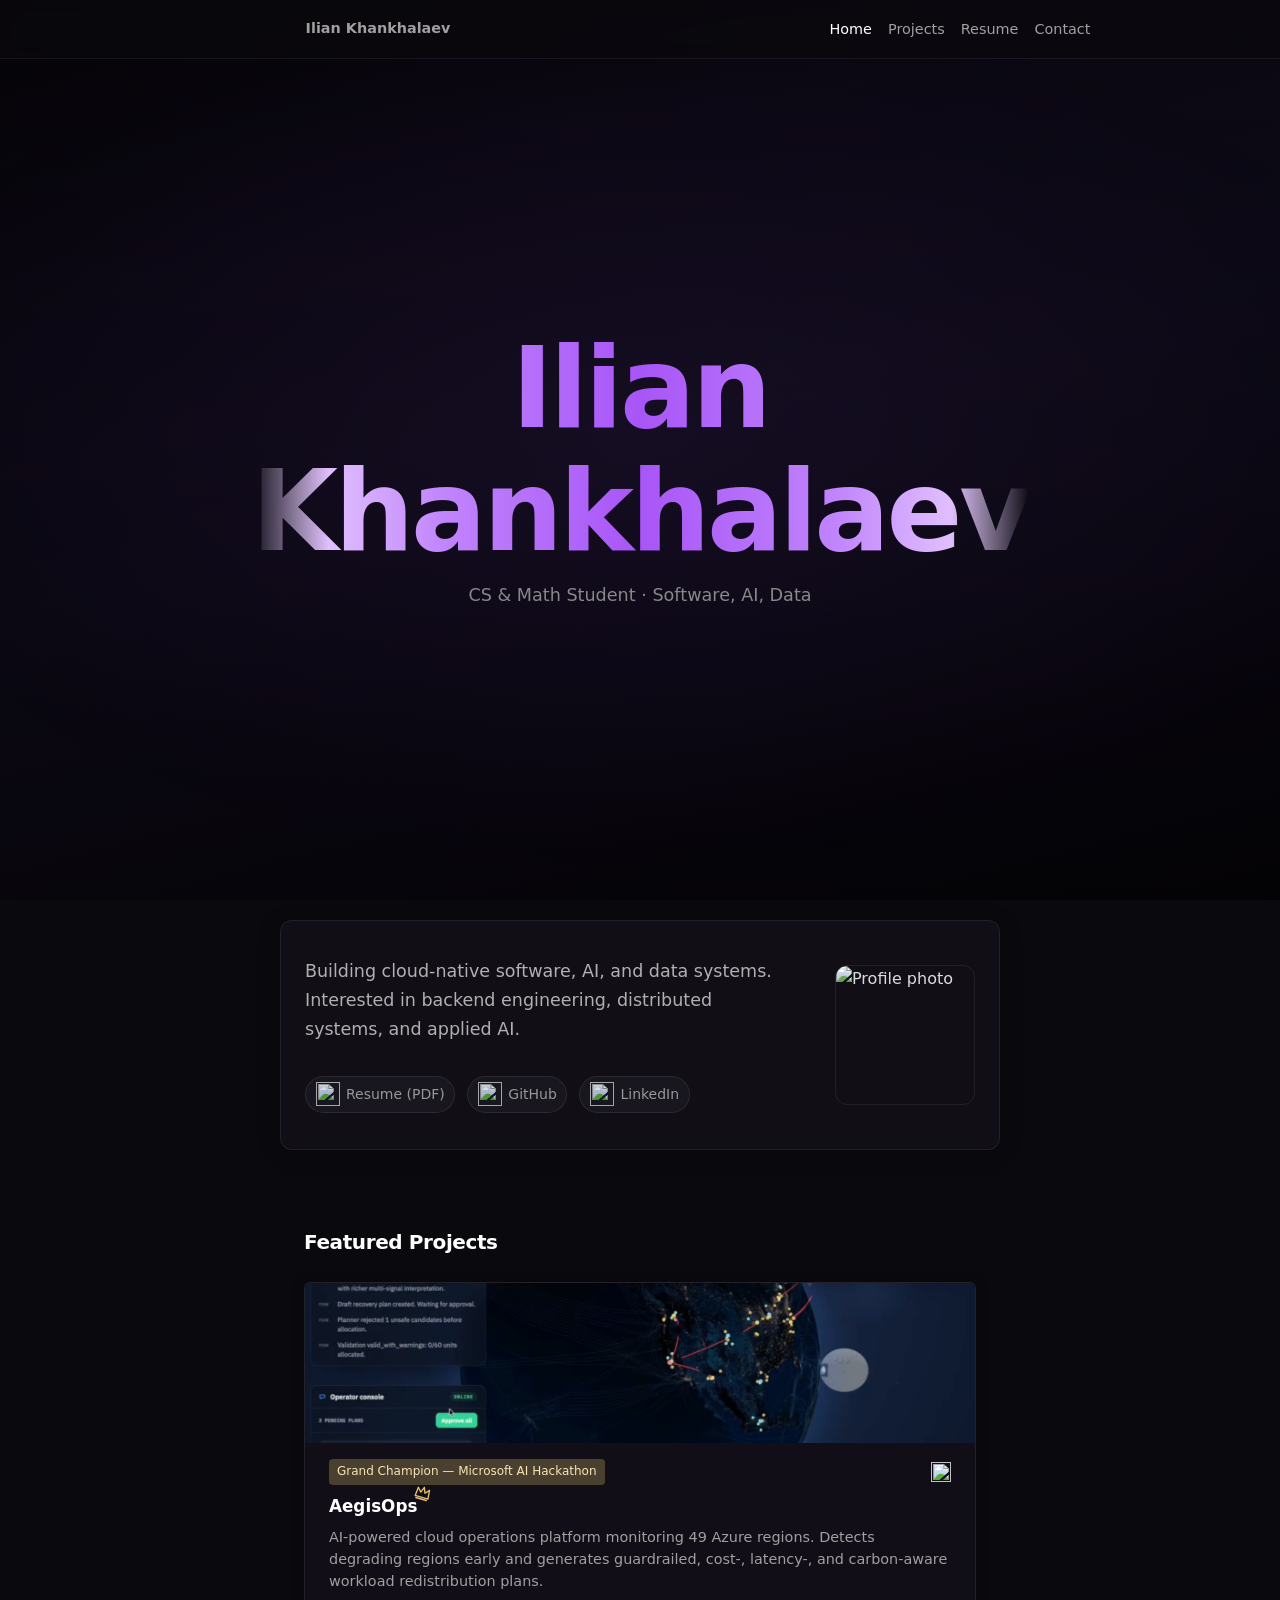
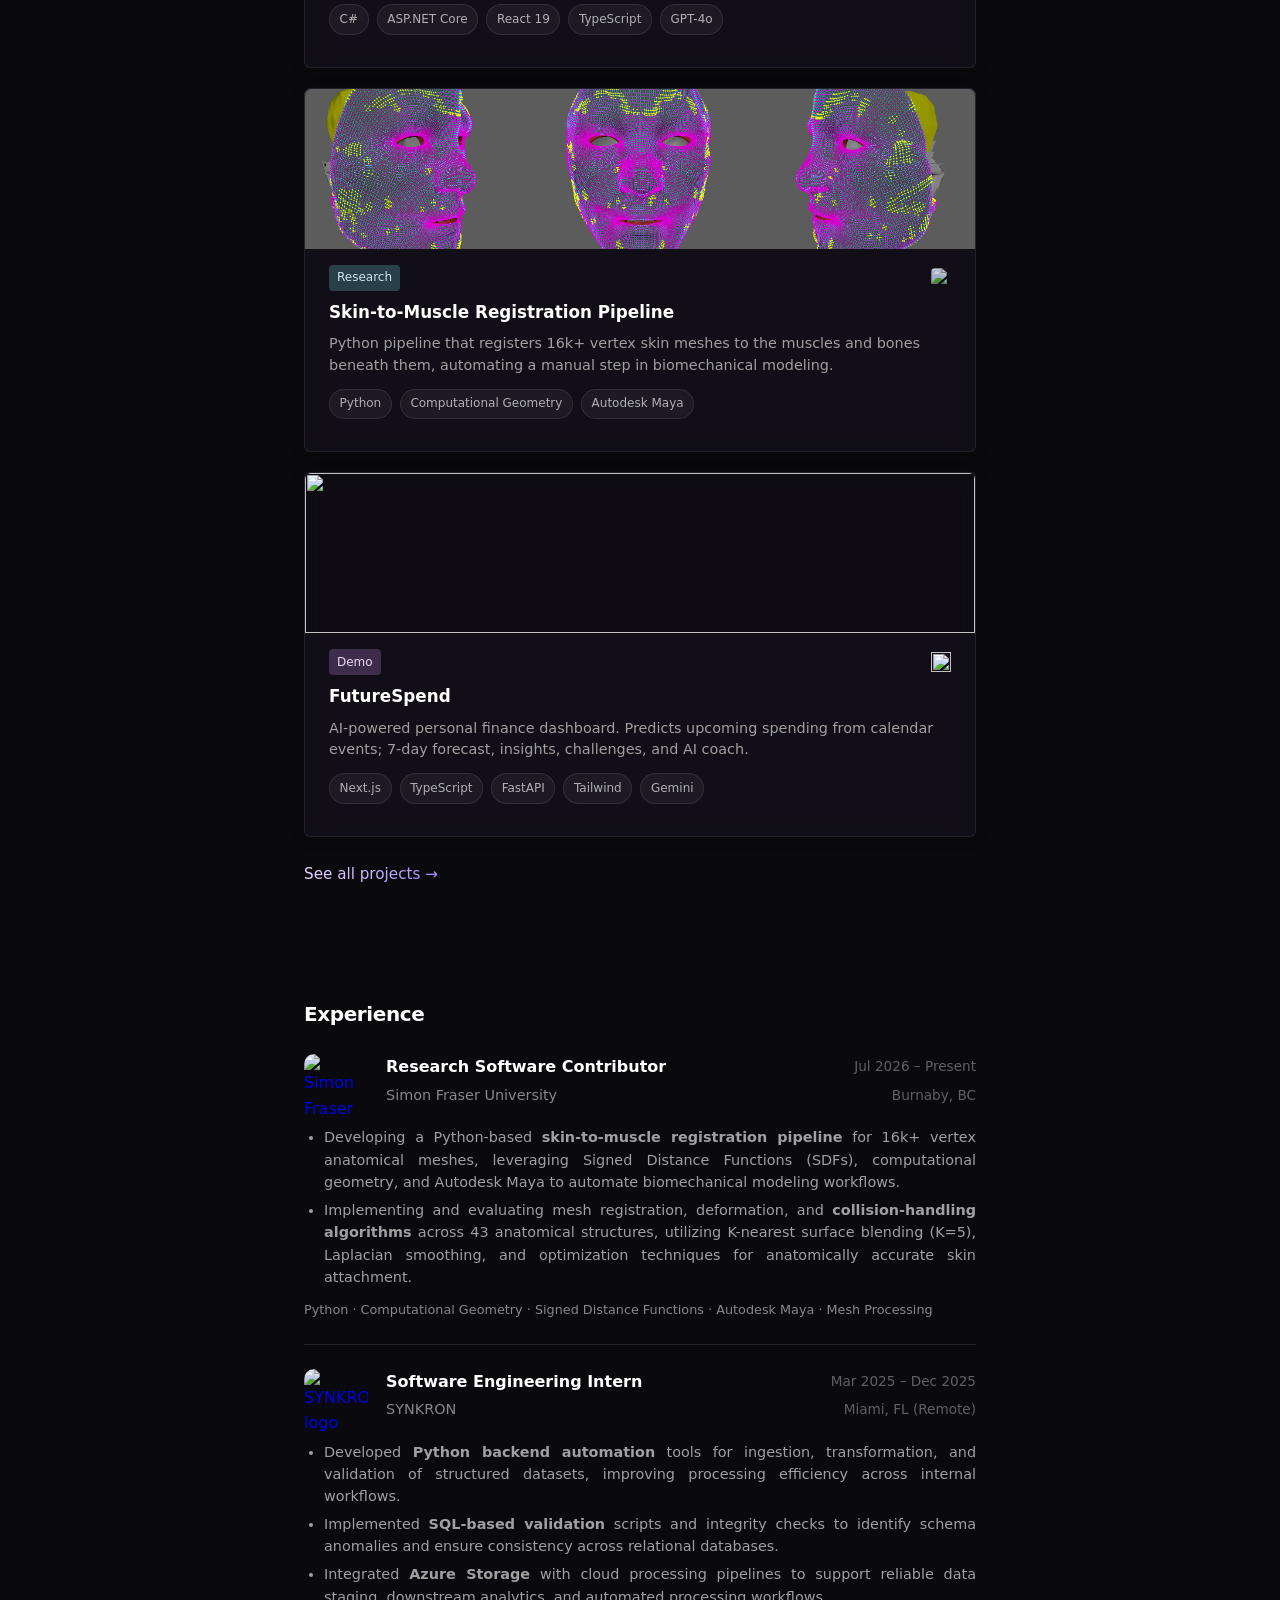
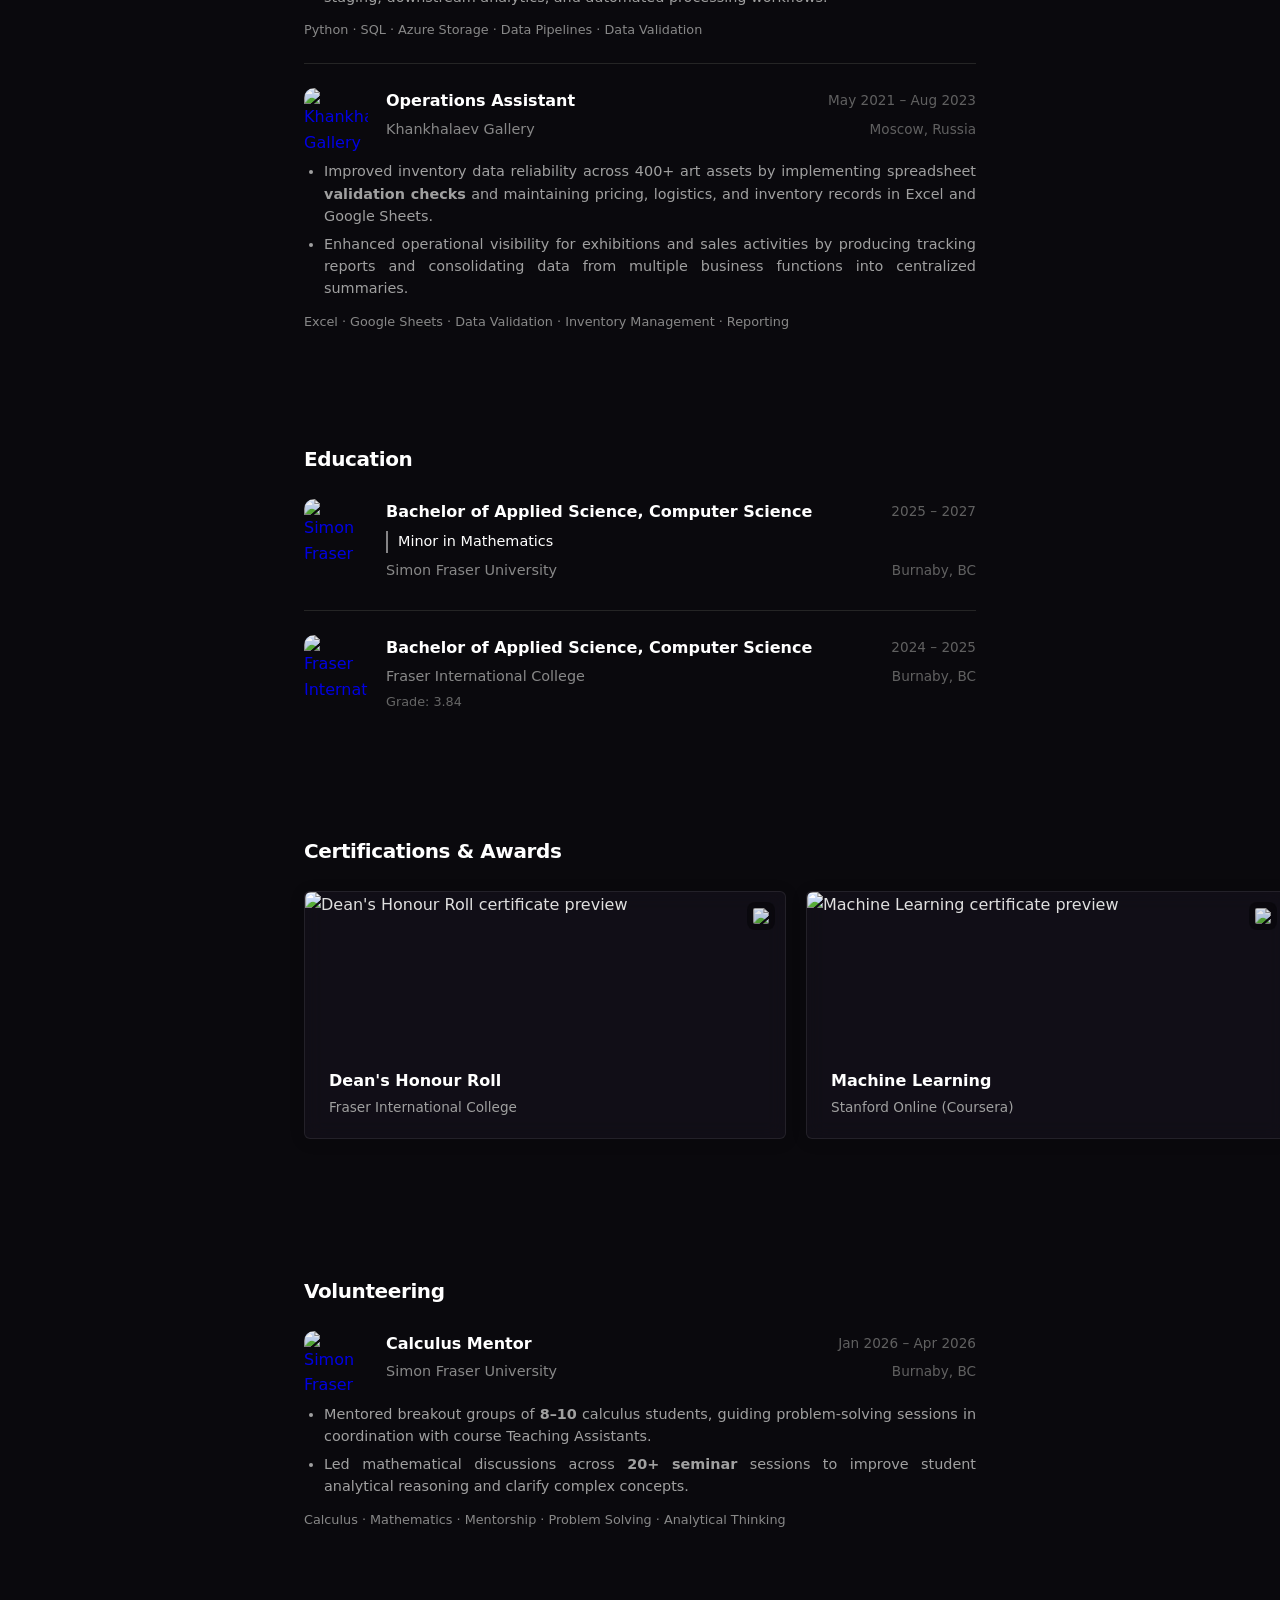
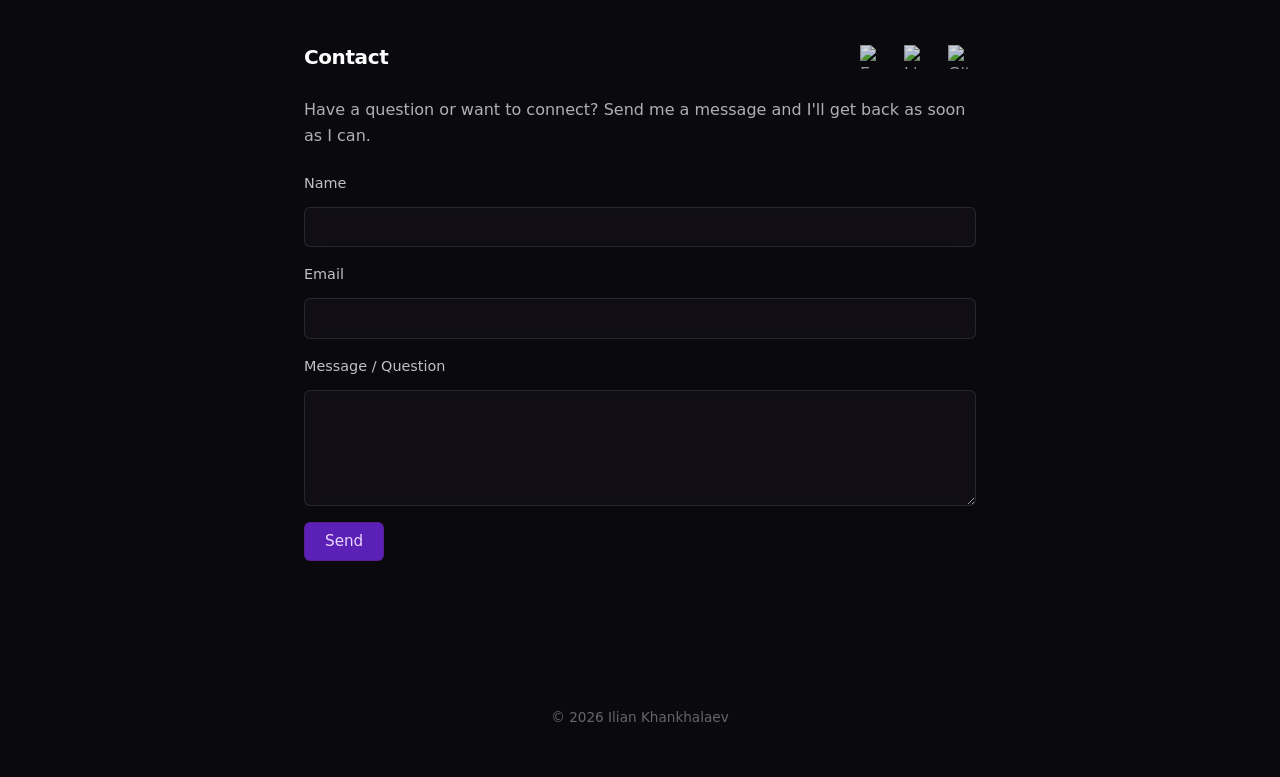
==== commit 4aca4c4b: "add sking registration research project page" ====
--- a/src/pages/index.html
+++ b/src/pages/index.html
@@ -39,7 +39,7 @@
     <section id="intro" class="section reveal">
       <div class="container intro-inner">
         <div class="intro-content">
-          <p class="hero-tagline">Building software, machine learning, and data analytics projects. Interested in applied ML, data engineering, and clean systems.</p>
+          <p class="hero-tagline">Building cloud-native software, AI, and data systems. Interested in backend engineering, distributed systems, and applied AI.</p>
           <div class="hero-cta contact-header-icons">
             <a href="../assets/Ilian-Khankhalaev-Resume.pdf" class="contact-icon-link" aria-label="Resume (PDF)" title="Resume (PDF)">
               <img src="../assets/icons/resume.png" alt="" width="24" height="24">
@@ -84,18 +84,22 @@
               <span>GPT-4o</span>
             </div>
           </a>
-          <a class="project-card" href="./projects/dataly.html">
+          <a class="project-card" href="./projects/skin-registration.html">
+            <div class="project-card-image-wrapper">
+              <img src="../assets/projects/skin-registration/M1_vertices.png" alt="" class="project-card-image" width="800" height="450" loading="lazy">
+            </div>
             <div class="project-card-labels-row">
               <div class="project-card-labels">
-                <span class="project-card-label project-card-in-progress">In Progress</span>
-              </div>
-            </div>
-            <h3>DataLy</h3>
-            <p>Full-stack data application for interactive exploration, processing, and visualization.</p>
+                <span class="project-card-label project-card-research">Research</span>
+              </div>
+              <img src="../assets/icons/companies/sfu-square.png" alt="SFU" class="project-card-logo project-card-logo-sfu" width="24" height="24" title="Simon Fraser University">
+            </div>
+            <h3>Skin-to-Muscle Registration Pipeline</h3>
+            <p>Python pipeline that registers 16k+ vertex skin meshes to the muscles and bones beneath them, automating a manual step in biomechanical modeling.</p>
             <div class="tech-tags">
-              <span>React</span>
               <span>Python</span>
-              <span>FastAPI</span>
+              <span>Computational Geometry</span>
+              <span>Autodesk Maya</span>
             </div>
           </a>
           <a class="project-card" href="./projects/futurespend.html">
--- a/src/styles/main.css
+++ b/src/styles/main.css
@@ -3691,13 +3691,17 @@
   padding: 0;
   border: none;
   background: none;
-}
-
-.project-detail .project-screenshot img {
+  max-width: 100%;
+  overflow: hidden;
+}
+
+.project-detail .project-screenshot img,
+.project-detail .project-screenshot video {
   display: block;
   width: 100%;
   max-width: 100%;
   height: auto;
+  box-sizing: border-box;
   border-radius: 8px;
   box-shadow: 0 4px 24px rgba(0, 0, 0, 0.35);
   border: 1px solid rgba(255, 255, 255, 0.06);
